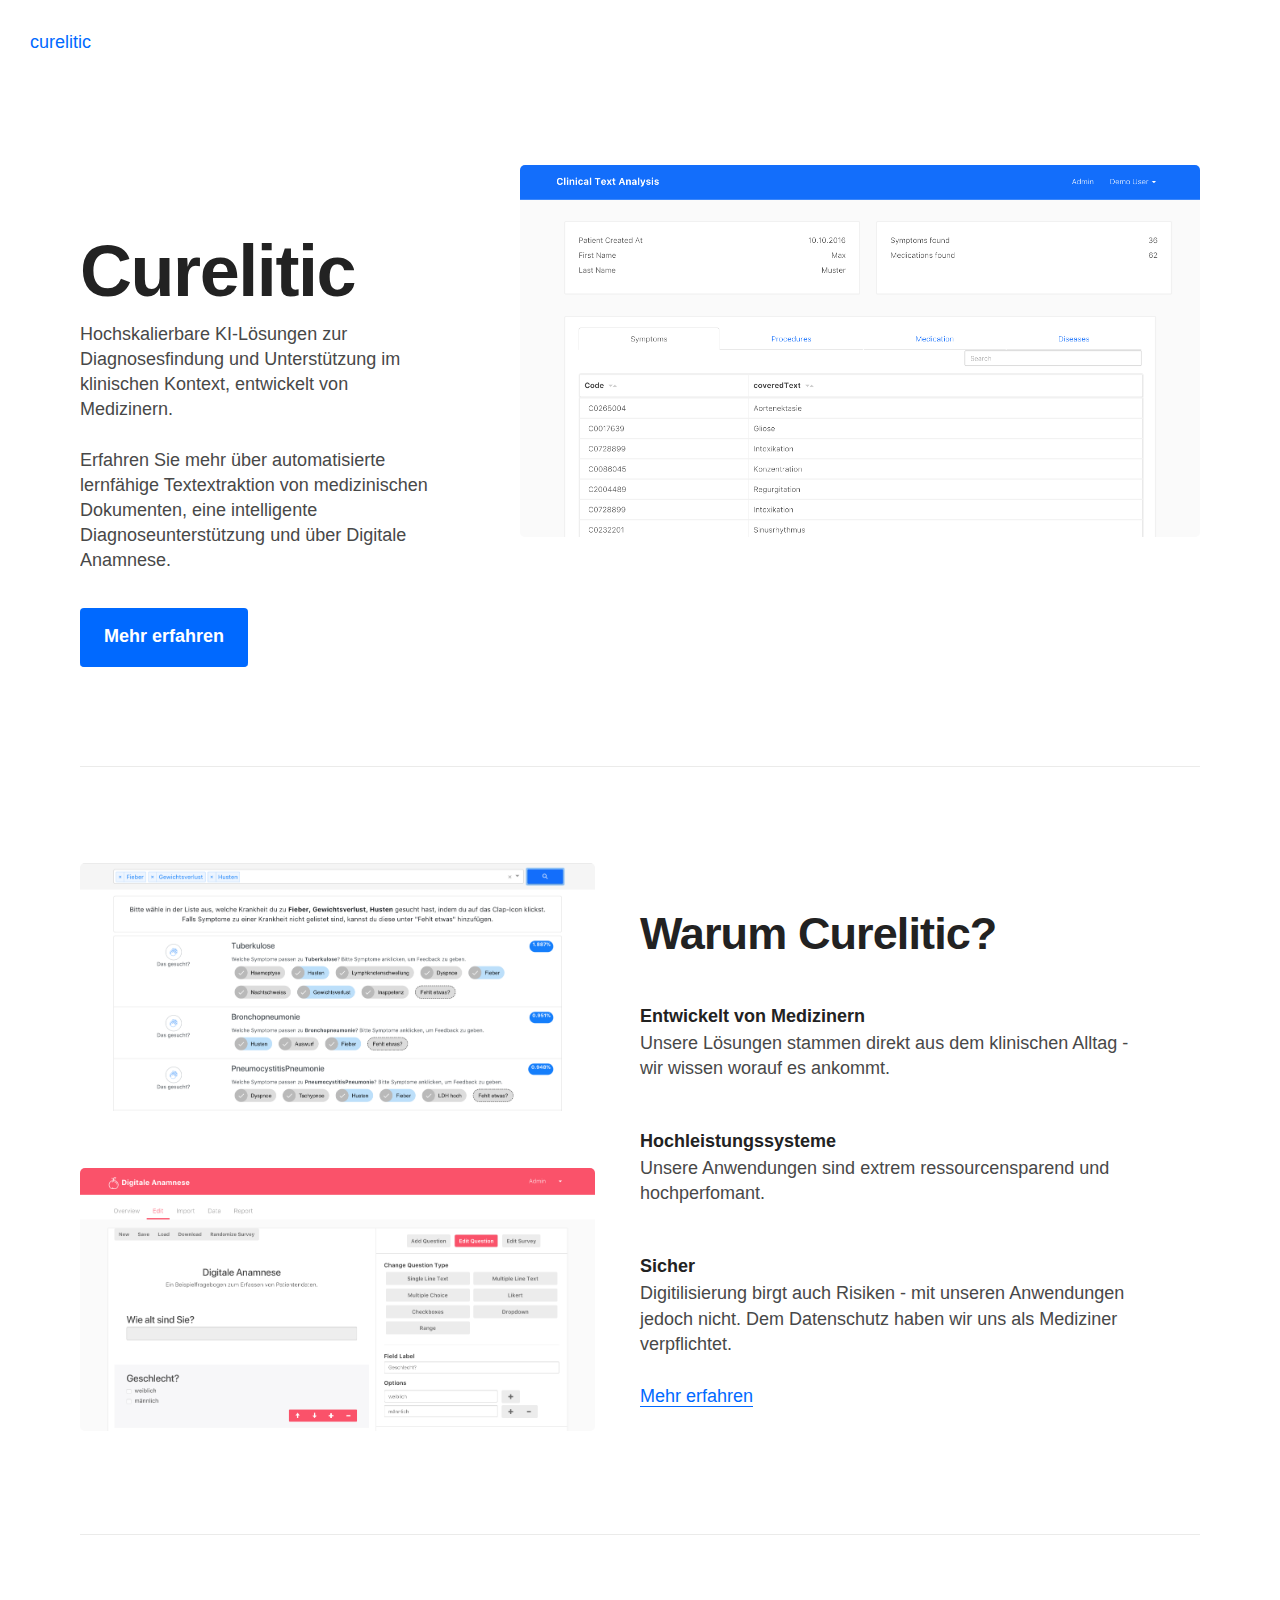
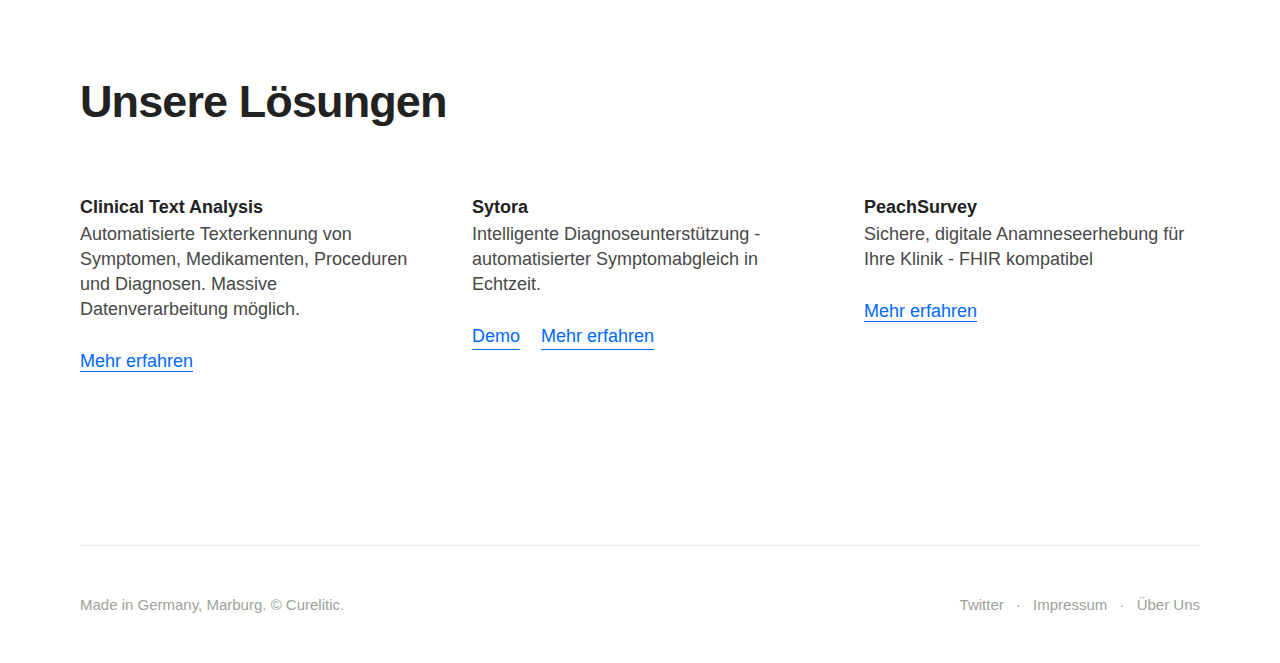
==== index.html @ 6aee1628 "first commit" ====
<!DOCTYPE html>
<html class="no-js" lang="de">
<head>
  <meta charset="utf-8">
  <meta http-equiv="X-UA-Compatible" content="IE=edge,chrome=1">
  <title>Curelitic</title>
  <meta name="description" content="Curelitic - Künstliche Intelligenz in der Medizin">
  <meta name="viewport" content="width=device-width">
  <link href="static/images/favicon.ico" rel="shortcut icon">
  <link rel="stylesheet" href="main.css">
  <meta property="og:site_name" content="Curelitic">
  <meta property="og:type" content="article">
  <meta property="og:title" content="Curelitic">
  <meta property="og:url" content="http://curelitic.com">
  <meta property="og:description" content="Curelitic - Künstliche Intelligenz in der Medizin">
  <meta name="twitter:card" content="summary_large_image">
  <meta name="twitter:site" content="@curelitic">
  <meta name="twitter:creator" content="@curelitic">
  <meta name="twitter:url" content="http://curelitic.com">
  <meta name="twitter:title" content="Curelitic">
  <meta name="twitter:description" content="Curelitic - Künstliche Intelligenz in der Medizin">
</head>

<div class="logo">
<a href="http://curelitic.com/">
  curelitic
</a>
</div>
<article id="wrapper">
  <header>
      <figure id="clinicalText">
        <img src="./assets/img/clinical-text-extraction.png" />
      </figure>
      <h1>Curelitic</h1>
      <p>Hochskalierbare KI-Lösungen zur Diagnosesfindung und Unterstützung im klinischen Kontext, entwickelt von Medizinern.
      <br><br>
      Erfahren Sie mehr über automatisierte lernfähige Textextraktion von medizinischen Dokumenten, eine intelligente Diagnoseunterstützung und über Digitale Anamnese.</p>
      <p>
        <a href="#get-started" class="btn" style="margin-right:24px;">Mehr erfahren</a>
      </p>
  </header>
  <section>
    <div class="col">
     <figure>
      <img src="./assets/img/sytora.png" />
     </figure>
     <br />
     <br />
     <figure>
      <img src="./assets/img/peachsurvey.png" />
     </figure>
    </div>
    <div class="col">
      <h2>Warum Curelitic?</h2>
      <h3>Entwickelt von Medizinern</h3>
      <p>Unsere Lösungen stammen direkt aus dem klinischen Alltag - wir wissen worauf es ankommt.</p>

      <h3>Hochleistungssysteme</h3>
      <p>Unsere Anwendungen sind extrem ressourcensparend und hochperfomant.</p>

      <h3>Sicher</h3>
      <p>Digitilisierung birgt auch Risiken - mit unseren Anwendungen jedoch nicht. Dem Datenschutz haben wir uns als Mediziner verpflichtet.</p>

      <p><a href="http://curelitic.com/introducing-core/">Mehr erfahren</a></p>
    </div>
</section>
  <section id="get-started">
    <h2>Unsere Lösungen</h2>
    <div class="col one">

      <h3>Clinical Text Analysis</h3>
      <p>Automatisierte Texterkennung von Symptomen, Medikamenten, Proceduren und Diagnosen. Massive Datenverarbeitung möglich.</p>
      <p><a href="http://curelitic.com/clinical-text-analysis">Mehr erfahren</a></p>
  </div>

    <div class="col one">
      <h3>Sytora</h3>
      <p>Intelligente Diagnoseunterstützung - automatisierter Symptomabgleich in Echtzeit.</p>
        <p class="list">
        <a href="https://curelitic.com/sytora">Demo</a>
        <a href="https://curelitic.com/introducing-sytora">Mehr erfahren</a>
      </p>
    </div>
    <div class="col one">
      <h3>PeachSurvey</h3>
      <p>Sichere, digitale Anamneseerhebung für Ihre Klinik - FHIR kompatibel<p>
        <a href="https://curelitic.com/introducing-peachsurvey">Mehr erfahren</a></p>
    </div>
  </section>
  <footer>
    <span>Made in Germany, Marburg. &copy; Curelitic. </span>
    <nav>
      <a href="http://twitter.com/curelitic">Twitter</a> &middot;
      <a href="http://curelitic.com/impressum">Impressum</a> &middot;
      <a href="http://curelitic.com/about">Über Uns</a>
    </nav>
  </footer>
</article>
</html>
---- main.css ----
html,
body,
div,
span,
applet,
object,
iframe,
h1,
h2,
h3,
h4,
h5,
h6,
p,
blockquote,
pre,
a,
abbr,
acronym,
address,
big,
cite,
code,
del,
dfn,
em,
img,
ins,
kbd,
q,
s,
samp,
small,
strike,
strong,
sub,
sup,
tt,
var,
b,
u,
i,
center,
dl,
dt,
dd,
ol,
ul,
li,
fieldset,
form,
label,
legend,
table,
caption,
tbody,
tfoot,
thead,
tr,
th,
td,
article,
aside,
canvas,
details,
embed,
figure,
figcaption,
footer,
header,
hgroup,
menu,
nav,
output,
ruby,
section,
summary,
time,
mark,
audio,
video {
    border: 0;
    font-size: 100%;
    font: inherit;
    vertical-align: baseline;
    margin: 0;
    padding: 0
}
article,
aside,
details,
figcaption,
figure,
footer,
header,
hgroup,
menu,
nav,
section {
    display: block
}
body {
    line-height: 1
}
blockquote,
q {
    quotes: none
}
blockquote:before,
blockquote:after,
q:before,
q:after {
    content: none
}
table {
    border-collapse: collapse;
    border-spacing: 0
}
html,
body {
    padding: 0;
    margin: 0
}
body {
    font-family: -apple-system,BlinkMacSystemFont,"Segoe UI","Ubuntu","Cantarell","Fira Sans","Droid Sans","Helvetica Neue",sans-serif;
    font-size: 18px;
    -webkit-font-smoothing: antialiased;
    text-rendering: optimizeLegibility;
    -moz-osx-font-smoothing: grayscale;
    color: #484848;
    line-height: 1.4;
    font-weight: 200
}
#wrapper {
    max-width: 1120px;
    margin: 0 auto;
    padding: 0 24px
}
#wrapper header {
    padding: 24px 0 48px 0
}
#wrapper header h1 {
    margin: 0 0 .2em 0
}
h1,
h2 {
    letter-spacing: -0.02em;
    margin: 0 0 .5em;
    line-height: 1;
    color: #222
}
p {
    margin: 0 0 1.5em 0
}
h1 {
    font-size: 4em;
    font-weight: bold;
    letter-spacing: -0.02em
}
h2 {
    font-size: 2.5em;
    font-weight: bold;
    margin-top: 48px
}
h3 {
    font-size: 1em;
    font-weight: bold;
    margin: 48px 0 .1em;
    color: #222
}
strong {
    font-weight: bold
}
a {
    text-decoration: none;
    color: #0069ff;
    font-weight: normal;
    padding-bottom: .01em;
    border-bottom: 1px solid #0069ff;
    transition: .2s ease all
}
a:hover,
a:focus {
    outline: 0;
    color: #005fe6;
    border-color: #005fe6;
    transition: .2s ease all
}
section {
    border-top: 1px solid #ebebea;
    padding: 64px 0
}
img {
    max-width: 100%
}
.logo {
    padding: 30px 30px 0
}
.logo a {
    border: 0
}
.center {
    text-align: center
}
.center p,
.center h2 {
    max-width: 30em;
    margin-left: auto;
    margin-right: auto
}
.center .col {
    margin: 0 5%
}
.shadow {
    box-shadow: 0 0 24px rgba(0, 0, 0, 0.1);
    margin: 0 16px
}
a.btn {
    border-radius: 4px;
    background: #0069ff;
    color: #fff;
    padding: 16px 24px;
    display: inline-block;
    margin: 8px 0;
    font-weight: bold
}
a.btn:hover {
    color: #fff;
    background-color: #005fe6
}
.list a {
    display: inline-block;
    margin: 0 16px 0 0
}
footer {
    border-top: 1px solid #ebebea;
    margin: 48px 0 0;
    padding: 48px 0;
    color: #9ca299;
    font-size: 15px
}
footer a {
    color: #9ca299;
    border: 0;
    margin: 16px 16px 0 0
}
footer a:last-child {
    margin-right: 0
}
#clinicalText {
    margin-left: 0;
    width: 100%
}
img {
  border-radius: 5px;
}
@media(min-width:960px) {
    #clinicalText {
        float: right;
        max-width: 680px;
        margin-top: -70px
    }
    footer nav {
        float: right
    }
    footer nav a {
        margin: 0 8px 0 8px
    }
    #wrapper header {
        padding: 180px 0 64px 0;
        clear: both;
        overflow: hidden
    }
    #wrapper header p,
    #wrapper header h1,
    #wrapper header h3 {
        max-width: 20em
    }
    section {
        border-top: 1px solid #ebebea;
        padding: 96px 0;
        clear: both;
        overflow: hidden
    }
    .col.one {
        width: 30%;
        margin: 0 5% 0 0
    }
    .col.one:last-child {
        margin-right: 0
    }
    .col.two {
        width: 60%;
        margin: 0
    }
    .col:first-child {
        margin-left: 0
    }
    .col {
        width: 46%;
        margin: 0 2% 0 2%;
        float: left;
        content: " "
    }
}
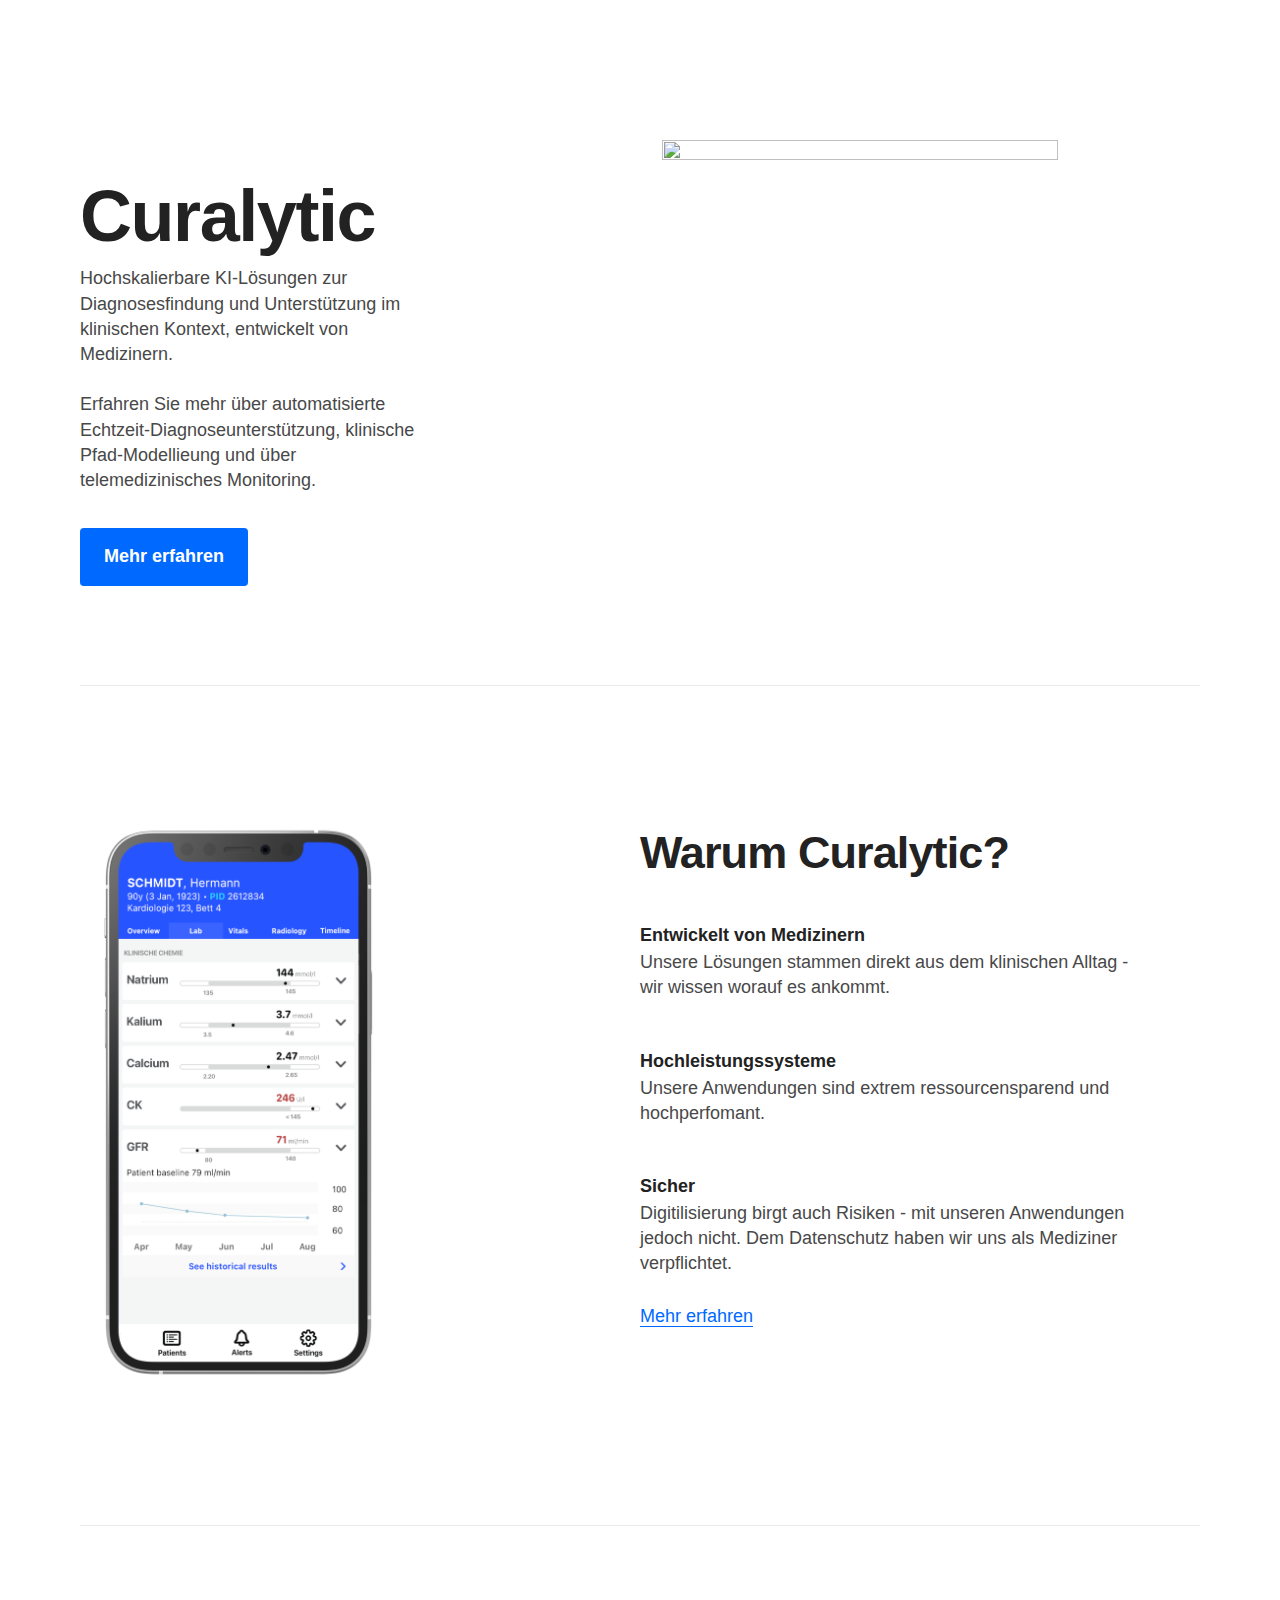
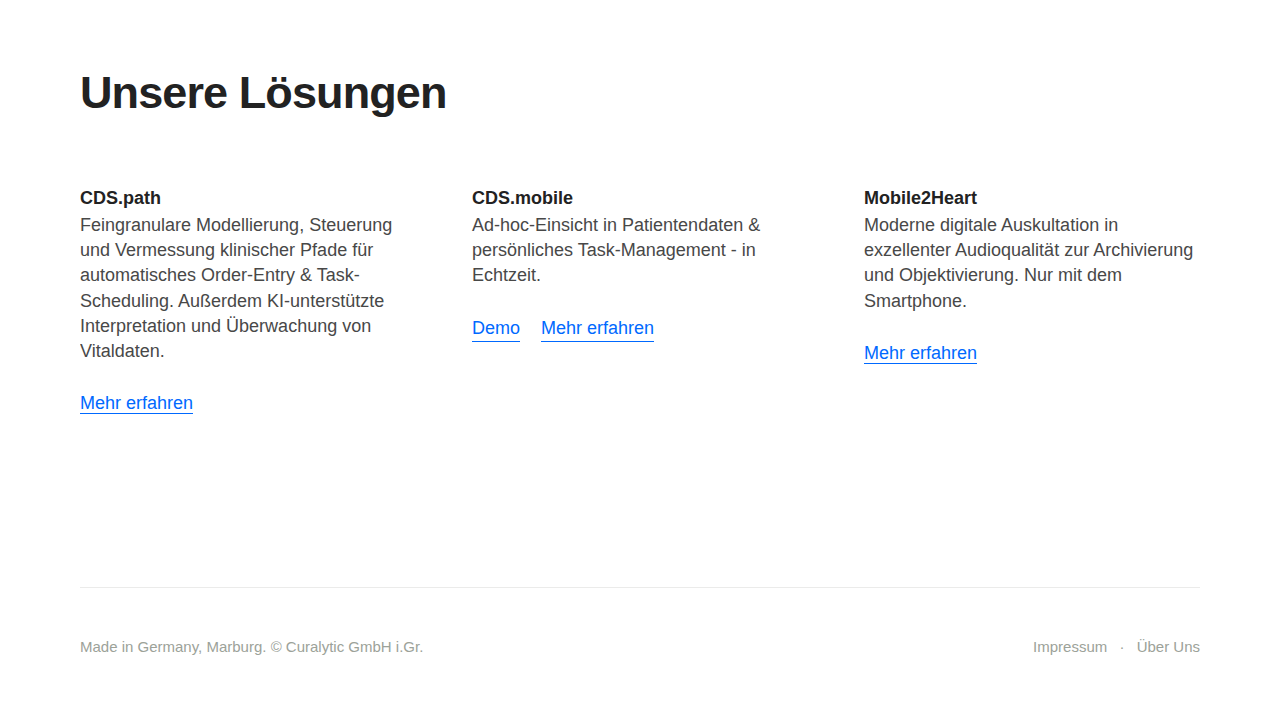
==== commit 4e7d9a22: "added mobile view" ====
--- a/index.html
+++ b/index.html
@@ -1,100 +1,91 @@
 
 <!DOCTYPE html>
 <html class="no-js" lang="de">
-<head>
-  <meta charset="utf-8">
-  <meta http-equiv="X-UA-Compatible" content="IE=edge,chrome=1">
-  <title>Curelitic</title>
-  <meta name="description" content="Curelitic - Künstliche Intelligenz in der Medizin">
-  <meta name="viewport" content="width=device-width">
-  <link href="static/images/favicon.ico" rel="shortcut icon">
-  <link rel="stylesheet" href="main.css">
-  <meta property="og:site_name" content="Curelitic">
-  <meta property="og:type" content="article">
-  <meta property="og:title" content="Curelitic">
-  <meta property="og:url" content="http://curelitic.com">
-  <meta property="og:description" content="Curelitic - Künstliche Intelligenz in der Medizin">
-  <meta name="twitter:card" content="summary_large_image">
-  <meta name="twitter:site" content="@curelitic">
-  <meta name="twitter:creator" content="@curelitic">
-  <meta name="twitter:url" content="http://curelitic.com">
-  <meta name="twitter:title" content="Curelitic">
-  <meta name="twitter:description" content="Curelitic - Künstliche Intelligenz in der Medizin">
-</head>
+  <head>
+    <meta charset="utf-8">
+    <meta http-equiv="X-UA-Compatible" content="IE=edge,chrome=1">
+    <title>Curalytic</title>
+    <meta name="description" content="Curalytic - Künstliche Intelligenz in der Medizin">
+    <meta name="viewport" content="width=device-width">
+    <link href="static/images/favicon.ico" rel="shortcut icon">
+    <link rel="stylesheet" href="main.css">
+    <meta property="og:site_name" content="Curalytic">
+    <meta property="og:type" content="article">
+    <meta property="og:title" content="Curalytic">
+    <meta property="og:url" content="http://curalytic.de">
+    <meta property="og:description" content="Curalytic - Künstliche Intelligenz in der Medizin">
+  </head>
 
-<div class="logo">
-<a href="http://curelitic.com/">
-  curelitic
-</a>
-</div>
-<article id="wrapper">
-  <header>
-      <figure id="clinicalText">
-        <img src="./assets/img/clinical-text-extraction.png" />
-      </figure>
-      <h1>Curelitic</h1>
-      <p>Hochskalierbare KI-Lösungen zur Diagnosesfindung und Unterstützung im klinischen Kontext, entwickelt von Medizinern.
-      <br><br>
-      Erfahren Sie mehr über automatisierte lernfähige Textextraktion von medizinischen Dokumenten, eine intelligente Diagnoseunterstützung und über Digitale Anamnese.</p>
-      <p>
-        <a href="#get-started" class="btn" style="margin-right:24px;">Mehr erfahren</a>
-      </p>
-  </header>
-  <section>
-    <div class="col">
-     <figure>
-      <img src="./assets/img/sytora.png" />
-     </figure>
-     <br />
-     <br />
-     <figure>
-      <img src="./assets/img/peachsurvey.png" />
-     </figure>
-    </div>
-    <div class="col">
-      <h2>Warum Curelitic?</h2>
-      <h3>Entwickelt von Medizinern</h3>
-      <p>Unsere Lösungen stammen direkt aus dem klinischen Alltag - wir wissen worauf es ankommt.</p>
 
-      <h3>Hochleistungssysteme</h3>
-      <p>Unsere Anwendungen sind extrem ressourcensparend und hochperfomant.</p>
+  <article id="wrapper">
+    <header>
+        <figure id="clinicalText">
+          <div style="margin: 0 auto; text-align: center; padding: 30px;">
+            <img src="assets/img/logic.png" width="80%" height="80%"/>
+          </div>
+        </figure>
+        <div id="content">
+          <h1>Curalytic</h1>
+          <p>Hochskalierbare KI-Lösungen zur Diagnosesfindung und Unterstützung im klinischen Kontext, entwickelt von Medizinern.
+          <br><br>
+          Erfahren Sie mehr über automatisierte Echtzeit-Diagnoseunterstützung, klinische Pfad-Modellieung und über telemedizinisches Monitoring.</p>
+          <p>
+            <a href="#get-started" class="btn" style="margin-right:24px;">Mehr erfahren</a>
+          </p>
+        </div>
+    </header>
+    <section>
 
-      <h3>Sicher</h3>
-      <p>Digitilisierung birgt auch Risiken - mit unseren Anwendungen jedoch nicht. Dem Datenschutz haben wir uns als Mediziner verpflichtet.</p>
+      <div class="col">
+        <div style="margin: 0 auto; padding: 20px">
+          <img src="assets/img/LAB_MOBILE.png" style="max-height:600px; height: 70%; width: auto;"/>
+        </div>
+      </div>
+      <div class="col" id="content">
+        <h2>Warum Curalytic?</h2>
+        <h3>Entwickelt von Medizinern</h3>
+        <p>Unsere Lösungen stammen direkt aus dem klinischen Alltag - wir wissen worauf es ankommt.</p>
 
-      <p><a href="http://curelitic.com/introducing-core/">Mehr erfahren</a></p>
-    </div>
-</section>
-  <section id="get-started">
-    <h2>Unsere Lösungen</h2>
-    <div class="col one">
+        <h3>Hochleistungssysteme</h3>
+        <p>Unsere Anwendungen sind extrem ressourcensparend und hochperfomant.</p>
 
-      <h3>Clinical Text Analysis</h3>
-      <p>Automatisierte Texterkennung von Symptomen, Medikamenten, Proceduren und Diagnosen. Massive Datenverarbeitung möglich.</p>
-      <p><a href="http://curelitic.com/clinical-text-analysis">Mehr erfahren</a></p>
-  </div>
+        <h3>Sicher</h3>
+        <p>Digitilisierung birgt auch Risiken - mit unseren Anwendungen jedoch nicht. Dem Datenschutz haben wir uns als Mediziner verpflichtet.</p>
 
-    <div class="col one">
-      <h3>Sytora</h3>
-      <p>Intelligente Diagnoseunterstützung - automatisierter Symptomabgleich in Echtzeit.</p>
-        <p class="list">
-        <a href="https://curelitic.com/sytora">Demo</a>
-        <a href="https://curelitic.com/introducing-sytora">Mehr erfahren</a>
-      </p>
-    </div>
-    <div class="col one">
-      <h3>PeachSurvey</h3>
-      <p>Sichere, digitale Anamneseerhebung für Ihre Klinik - FHIR kompatibel<p>
-        <a href="https://curelitic.com/introducing-peachsurvey">Mehr erfahren</a></p>
-    </div>
-  </section>
-  <footer>
-    <span>Made in Germany, Marburg. &copy; Curelitic. </span>
-    <nav>
-      <a href="http://twitter.com/curelitic">Twitter</a> &middot;
-      <a href="http://curelitic.com/impressum">Impressum</a> &middot;
-      <a href="http://curelitic.com/about">Über Uns</a>
-    </nav>
-  </footer>
-</article>
+        <p><a href="http://curalytic.de/introducing-core/">Mehr erfahren</a></p>
+      </div>
+    </section>
+
+    <section id="get-started">
+      <h2>Unsere Lösungen</h2>
+      <div class="col one" id="content">
+        <h3>CDS.path</h3>
+        <p>Feingranulare Modellierung, Steuerung und Vermessung klinischer Pfade für automatisches Order-Entry & Task-Scheduling. Außerdem KI-unterstützte Interpretation und Überwachung von Vitaldaten.</p>
+        <p><a href="http://curalytic.de/clinical-text-analysis">Mehr erfahren</a></p>
+      </div>
+
+      <div class="col one" id="content">
+        <h3>CDS.mobile</h3>
+        <p>Ad-hoc-Einsicht in Patientendaten & persönliches Task-Management - in Echtzeit.</p>
+          <p class="list">
+          <a href="https://curalytic.de/sytora">Demo</a>
+          <a href="https://curalytic.de/introducing-sytora">Mehr erfahren</a>
+        </p>
+      </div>
+
+      <div class="col one" id="content">
+        <h3>Mobile2Heart</h3>
+        <p>Moderne digitale Auskultation in exzellenter Audioqualität zur Archivierung und Objektivierung. Nur mit dem Smartphone.</p>
+          <a href="https://curalytic.de/introducing-m2h">Mehr erfahren</a></p>
+      </div>
+    </section>
+
+    <footer>
+      <span>Made in Germany, Marburg. &copy; Curalytic GmbH i.Gr. </span>
+      <nav>
+        <a href="http://curalytic.de/impressum">Impressum</a> &middot;
+        <a href="http://curalytic.de/about">Über Uns</a>
+      </nav>
+    </footer>
+  </article>
 </html>
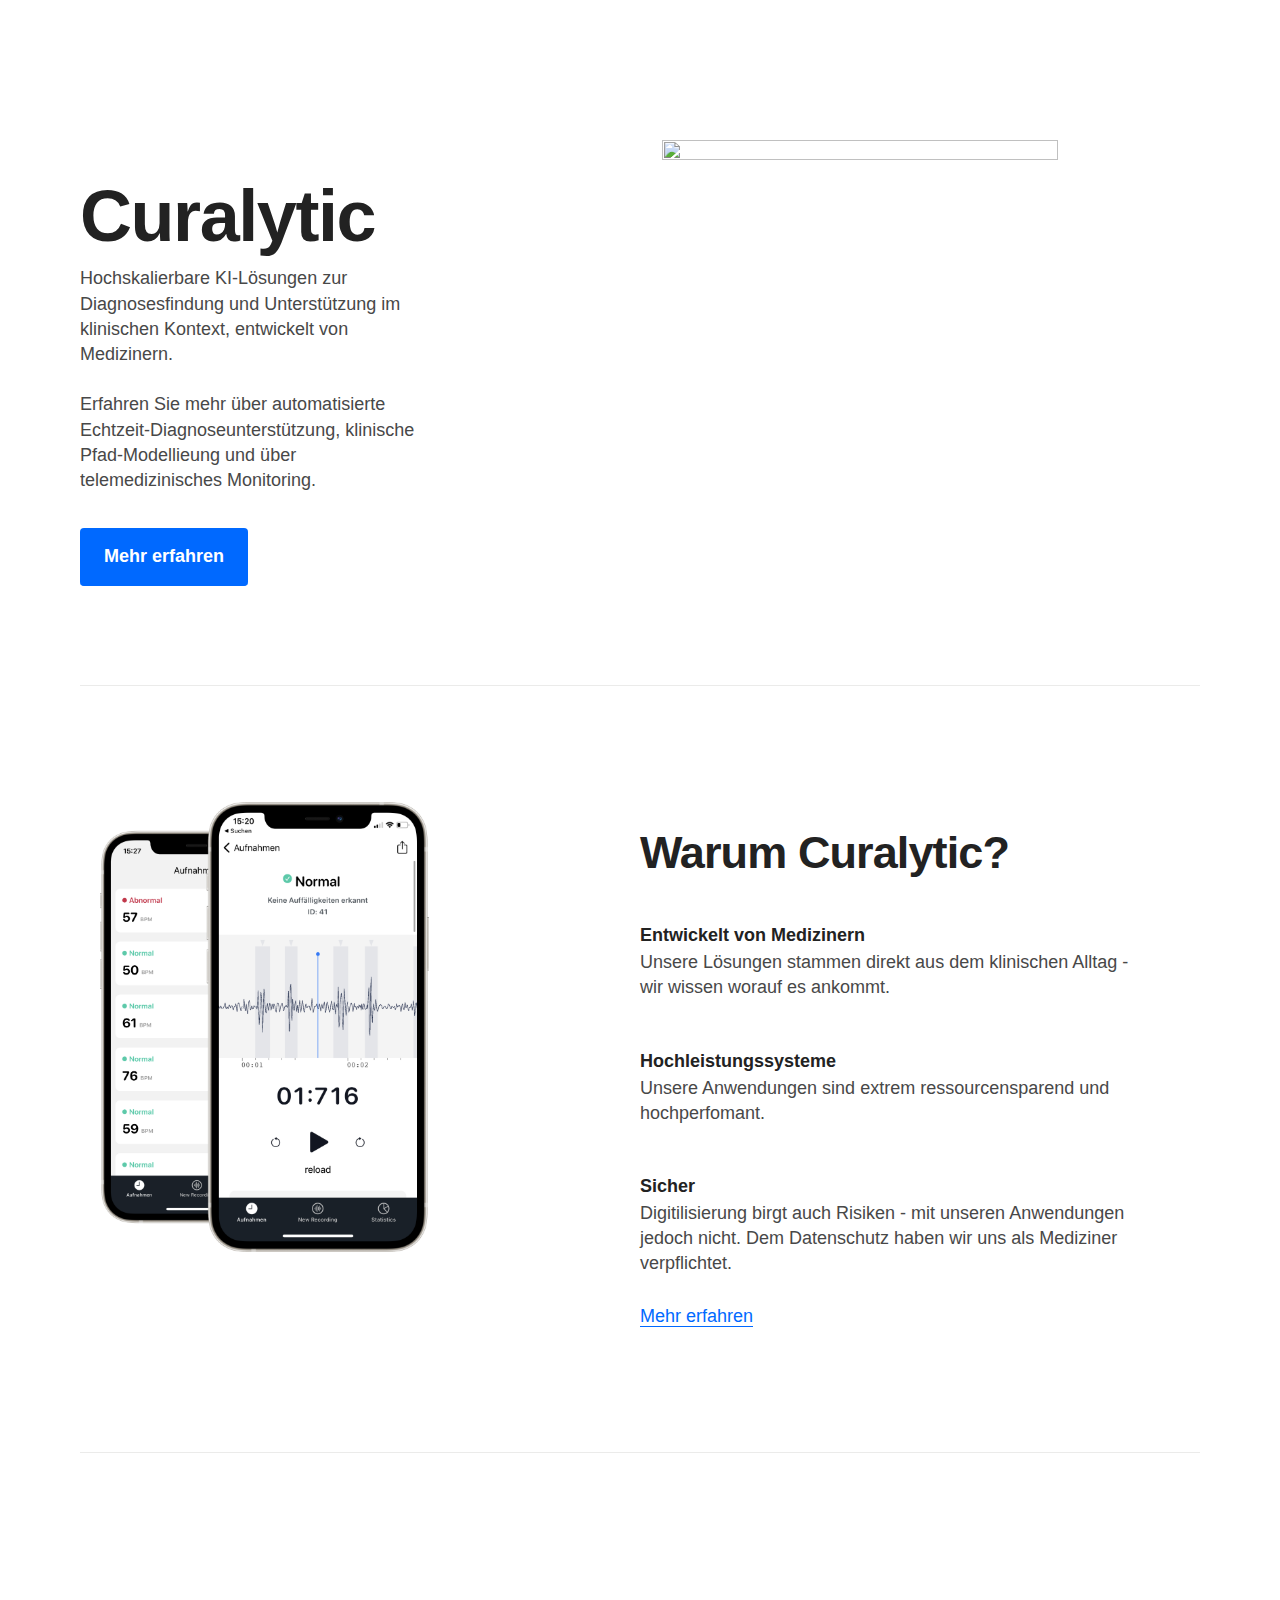
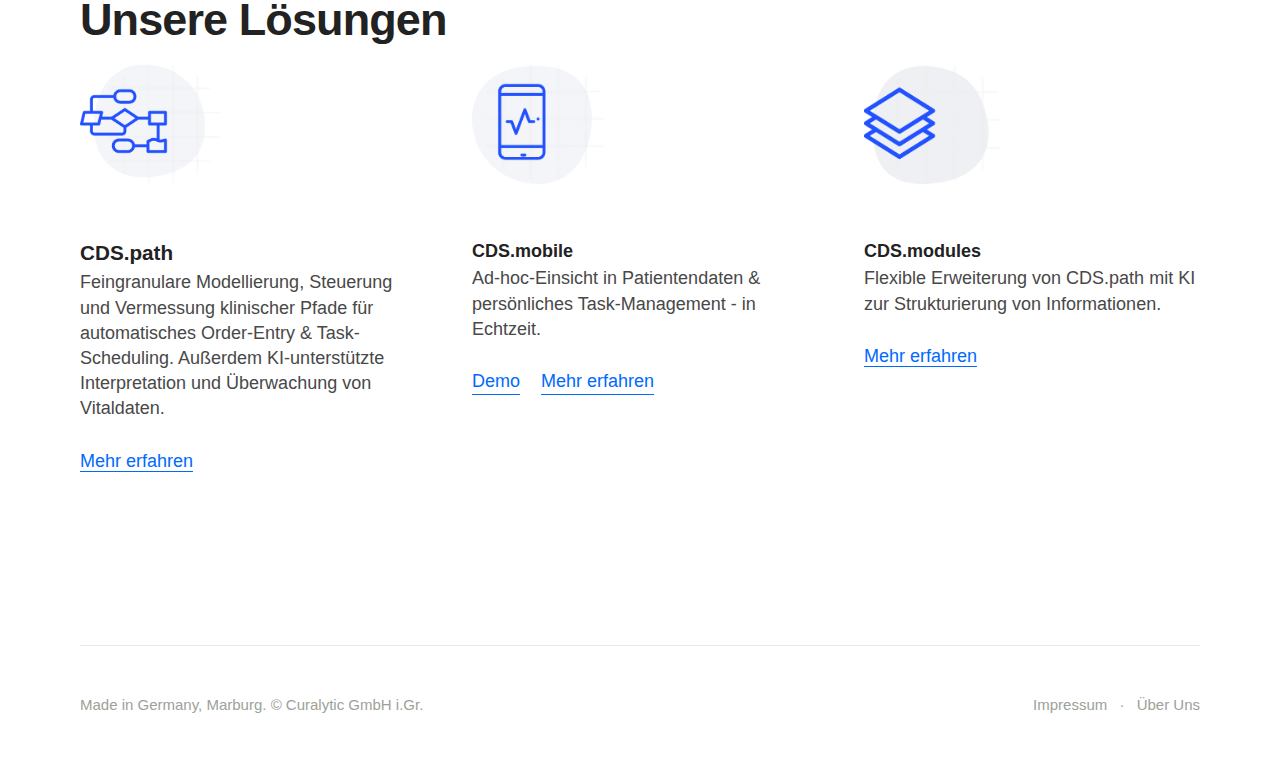
==== commit f31d0b8a: "updated images, icons and information" ====
--- a/index.html
+++ b/index.html
@@ -38,7 +38,7 @@
 
       <div class="col">
         <div style="margin: 0 auto; padding: 20px">
-          <img src="assets/img/LAB_MOBILE.png" style="max-height:600px; height: 70%; width: auto;"/>
+          <img src="assets/img/m2h_white.png" style="max-height:450px; height: 70%; width: auto;"/>
         </div>
       </div>
       <div class="col" id="content">
@@ -59,12 +59,18 @@
     <section id="get-started">
       <h2>Unsere Lösungen</h2>
       <div class="col one" id="content">
-        <h3>CDS.path</h3>
+        <div>
+          <img src="assets/img/flow-chart_mono_ICON.png" style="max-height:120px; height: 70%; width: auto;" />
+        </div>
+        <h3 style="font-size: 1.15em;">CDS.path</h3>
         <p>Feingranulare Modellierung, Steuerung und Vermessung klinischer Pfade für automatisches Order-Entry & Task-Scheduling. Außerdem KI-unterstützte Interpretation und Überwachung von Vitaldaten.</p>
         <p><a href="http://curalytic.de/clinical-text-analysis">Mehr erfahren</a></p>
       </div>
 
       <div class="col one" id="content">
+        <div>
+          <img src="assets/img/smartphone_mono.png" style="max-height:120px; height: 70%; width: auto;" />
+        </div>
         <h3>CDS.mobile</h3>
         <p>Ad-hoc-Einsicht in Patientendaten & persönliches Task-Management - in Echtzeit.</p>
           <p class="list">
@@ -74,8 +80,11 @@
       </div>
 
       <div class="col one" id="content">
-        <h3>Mobile2Heart</h3>
-        <p>Moderne digitale Auskultation in exzellenter Audioqualität zur Archivierung und Objektivierung. Nur mit dem Smartphone.</p>
+        <div>
+          <img src="assets/img/modules_mono.png" style="max-height:120px; height: 70%; width: auto;" />
+        </div>
+        <h3>CDS.modules</h3>
+        <p>Flexible Erweiterung von CDS.path mit KI zur Strukturierung von Informationen.</p>
           <a href="https://curalytic.de/introducing-m2h">Mehr erfahren</a></p>
       </div>
     </section>
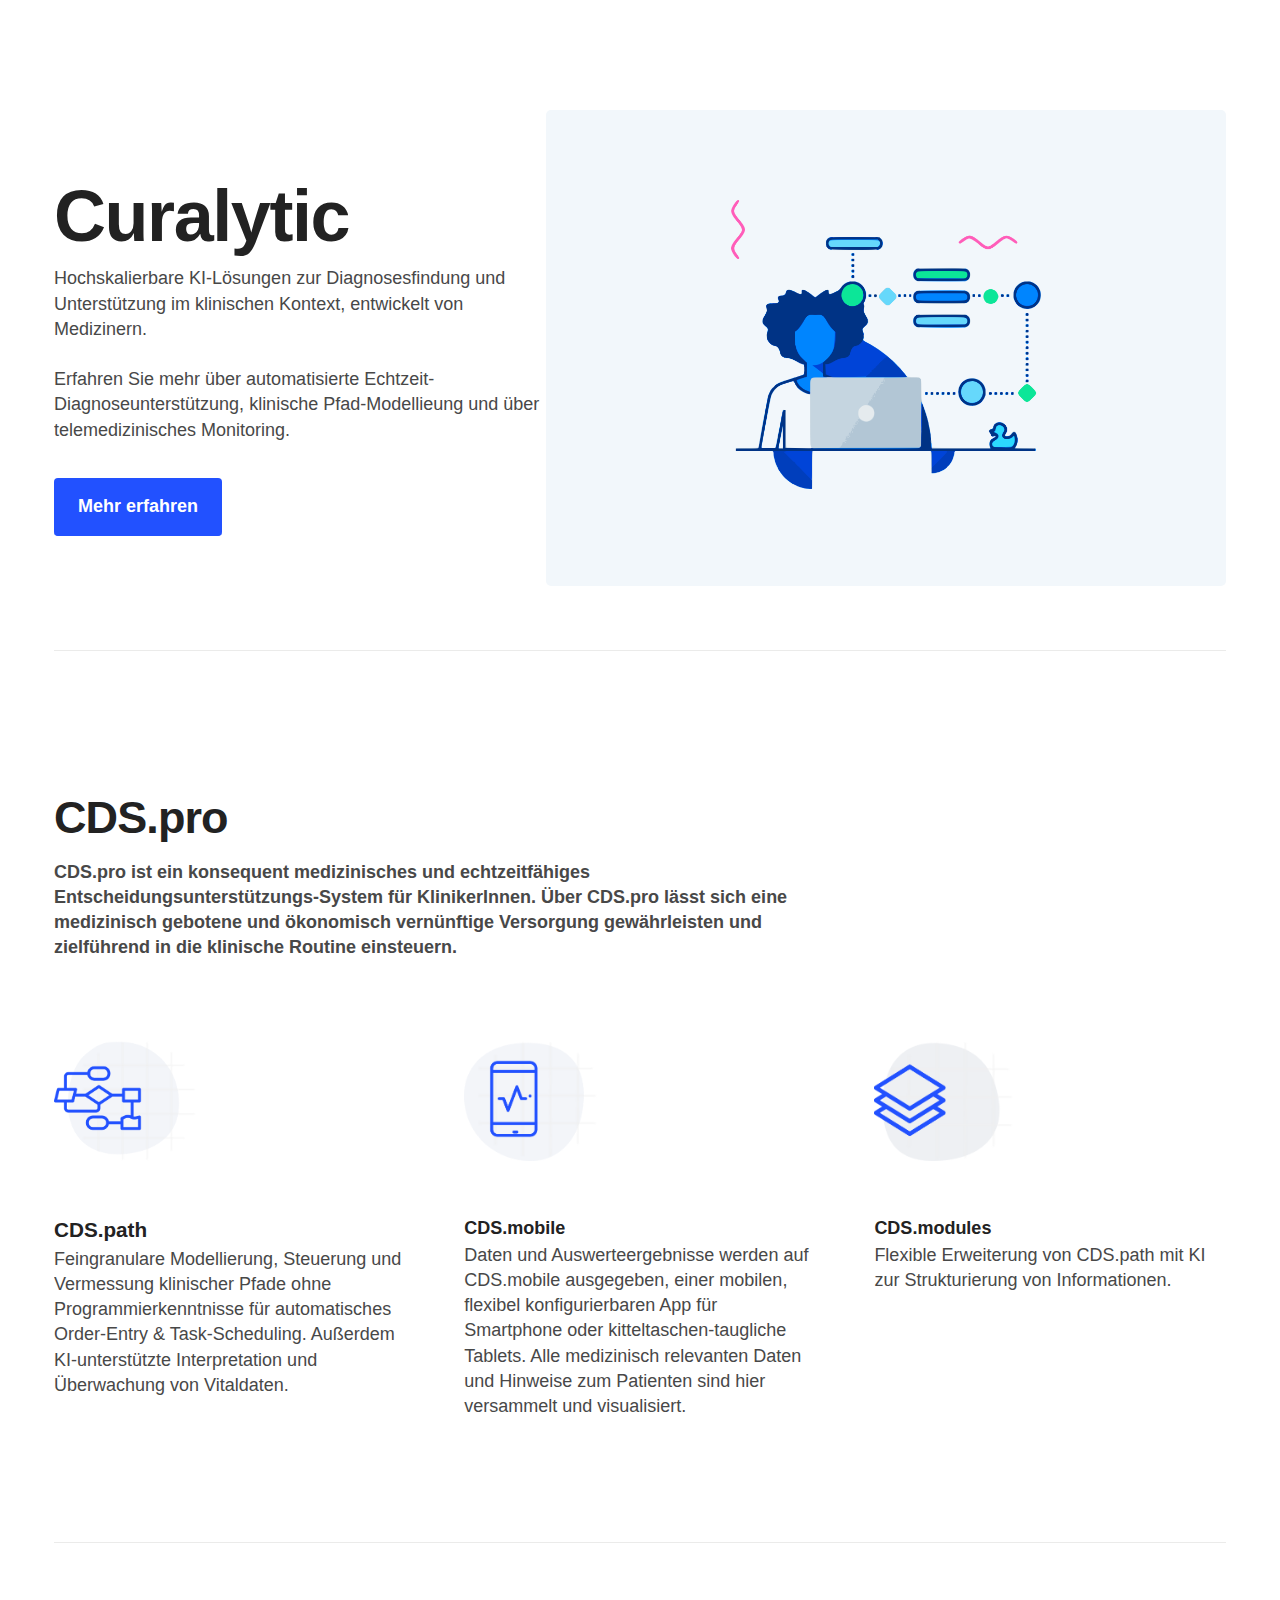
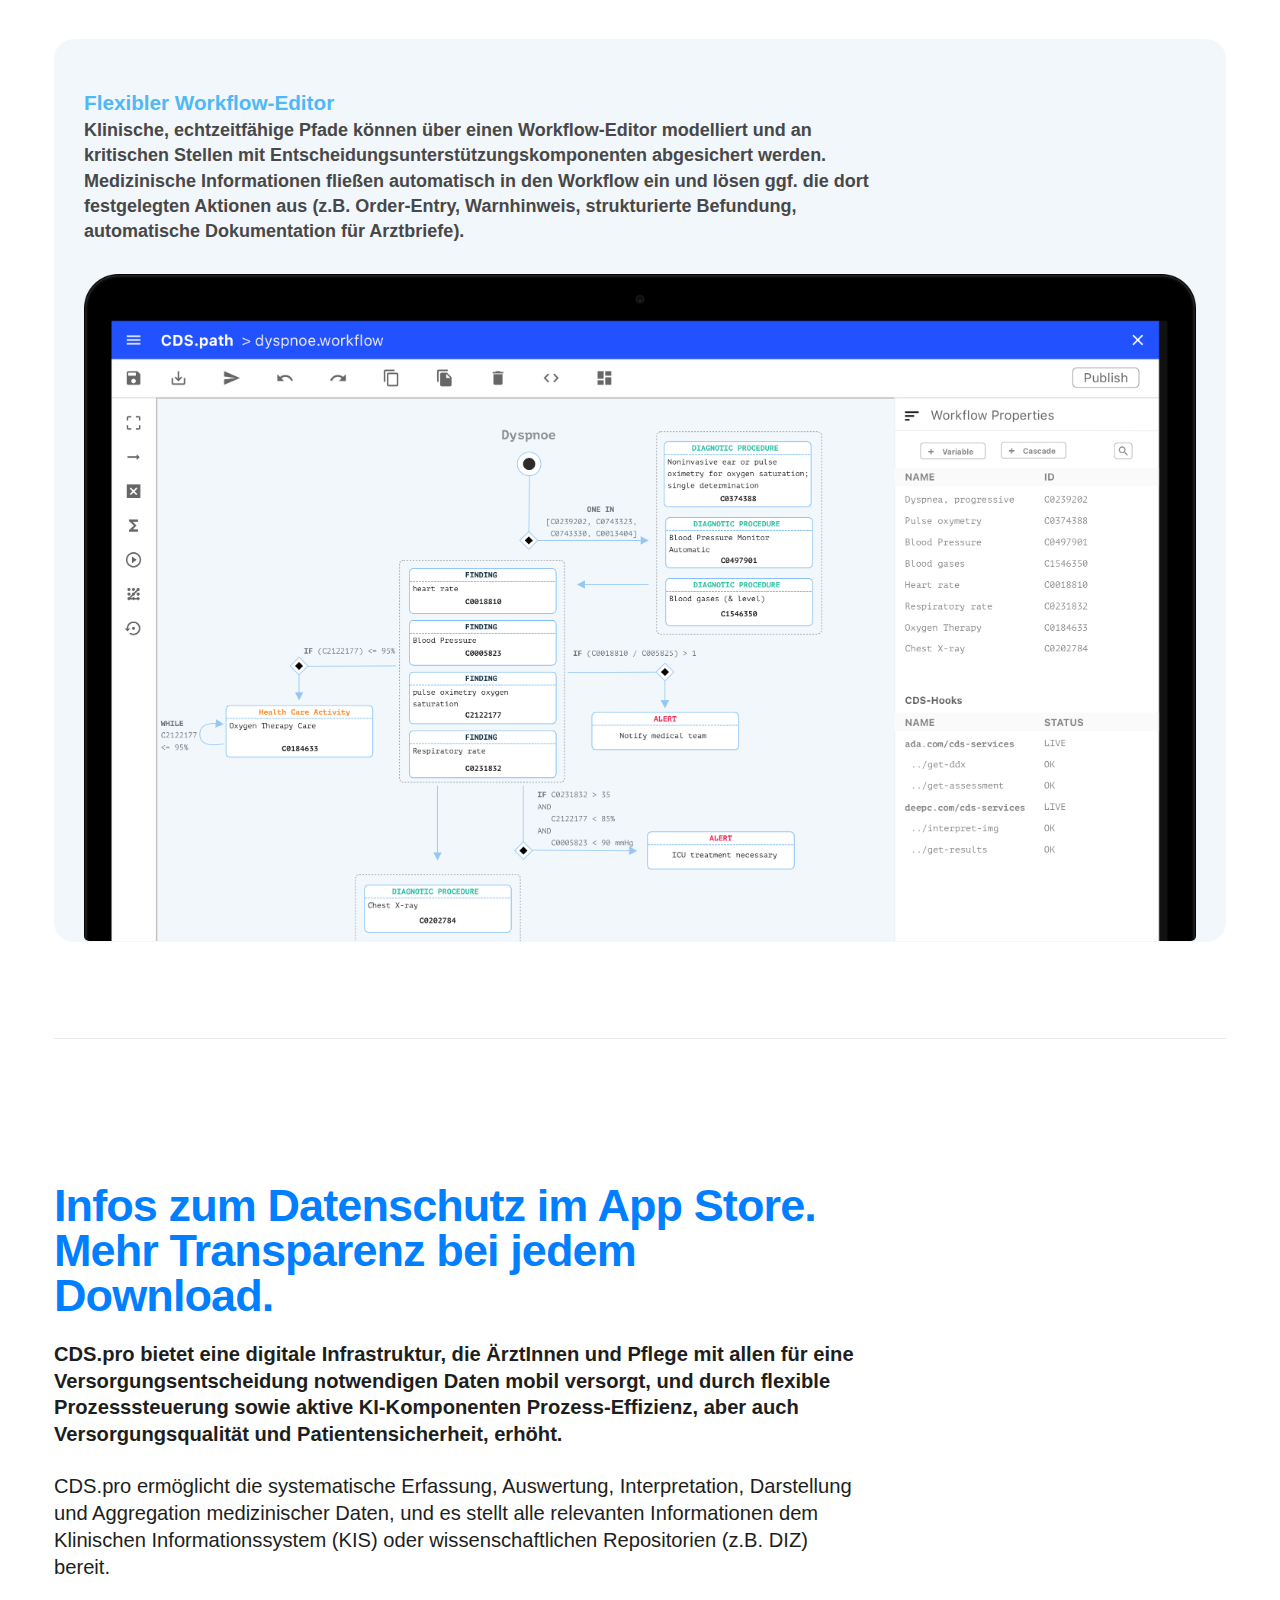
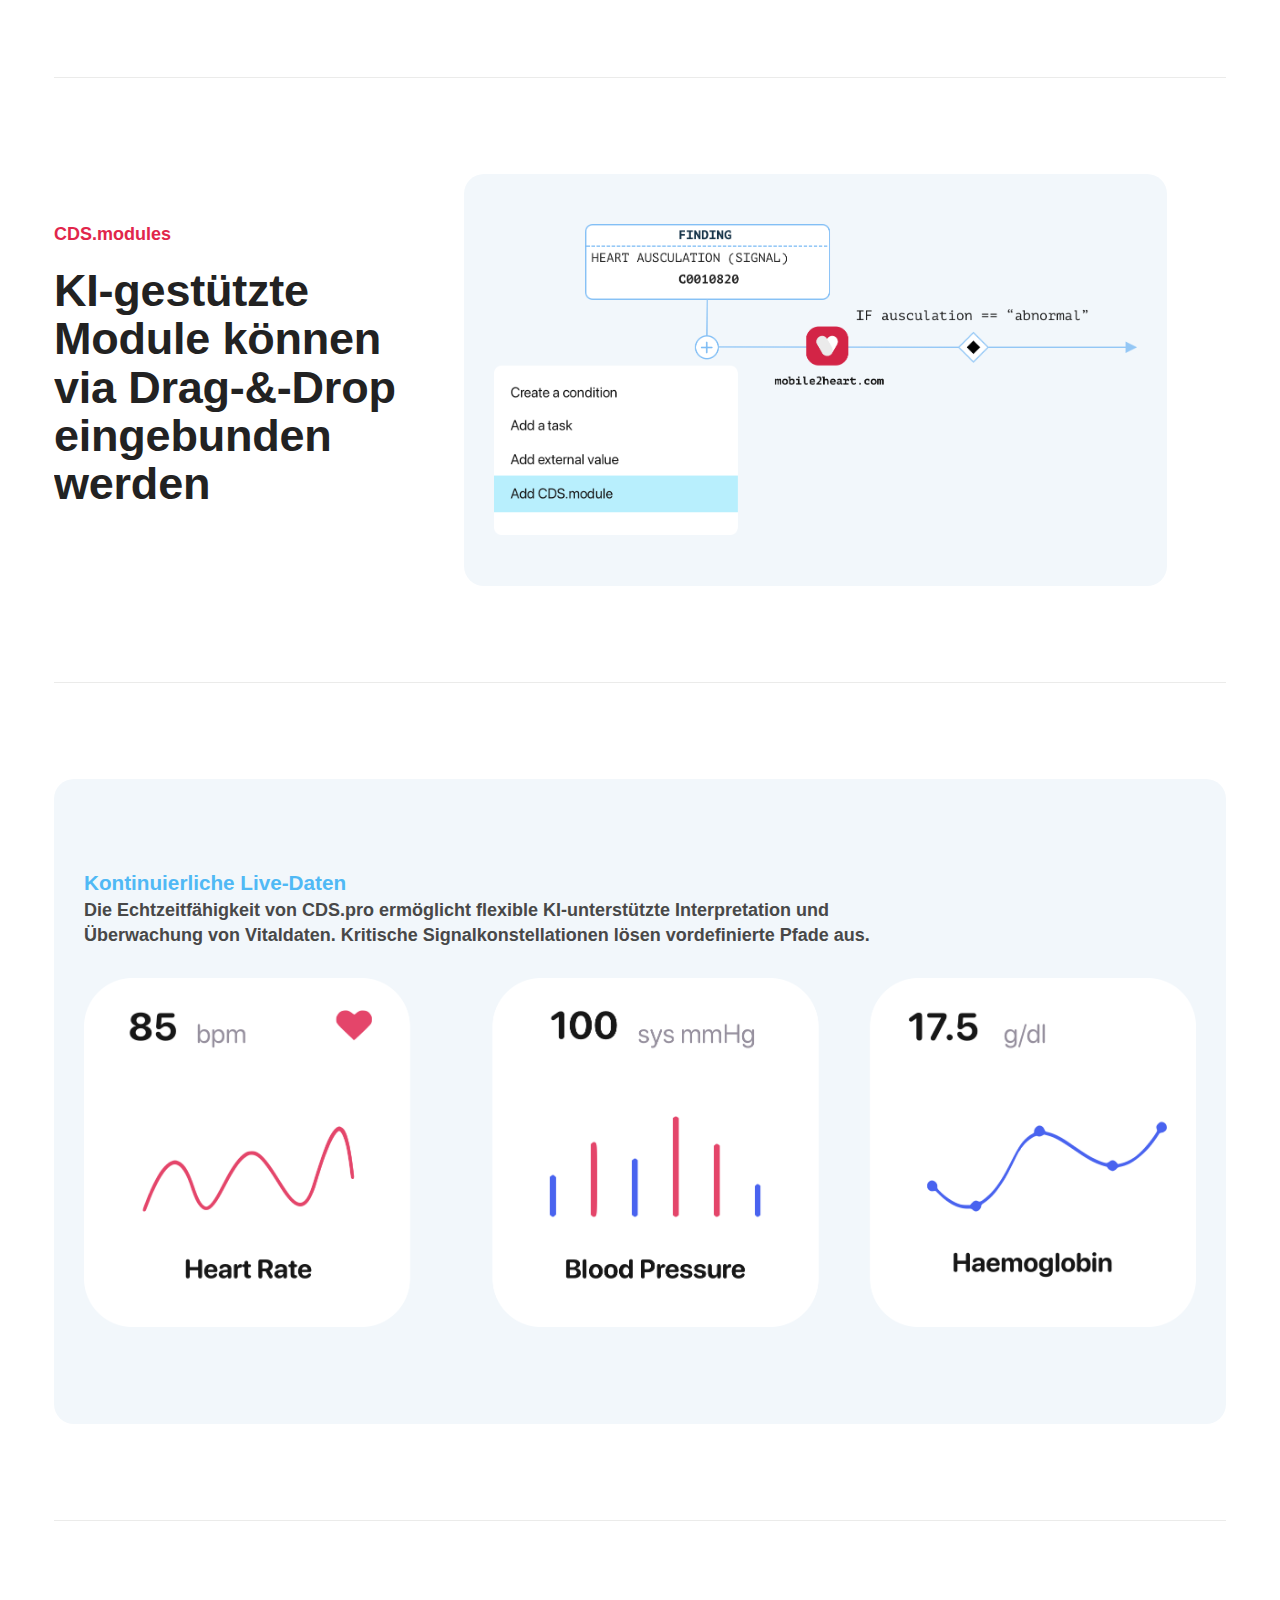
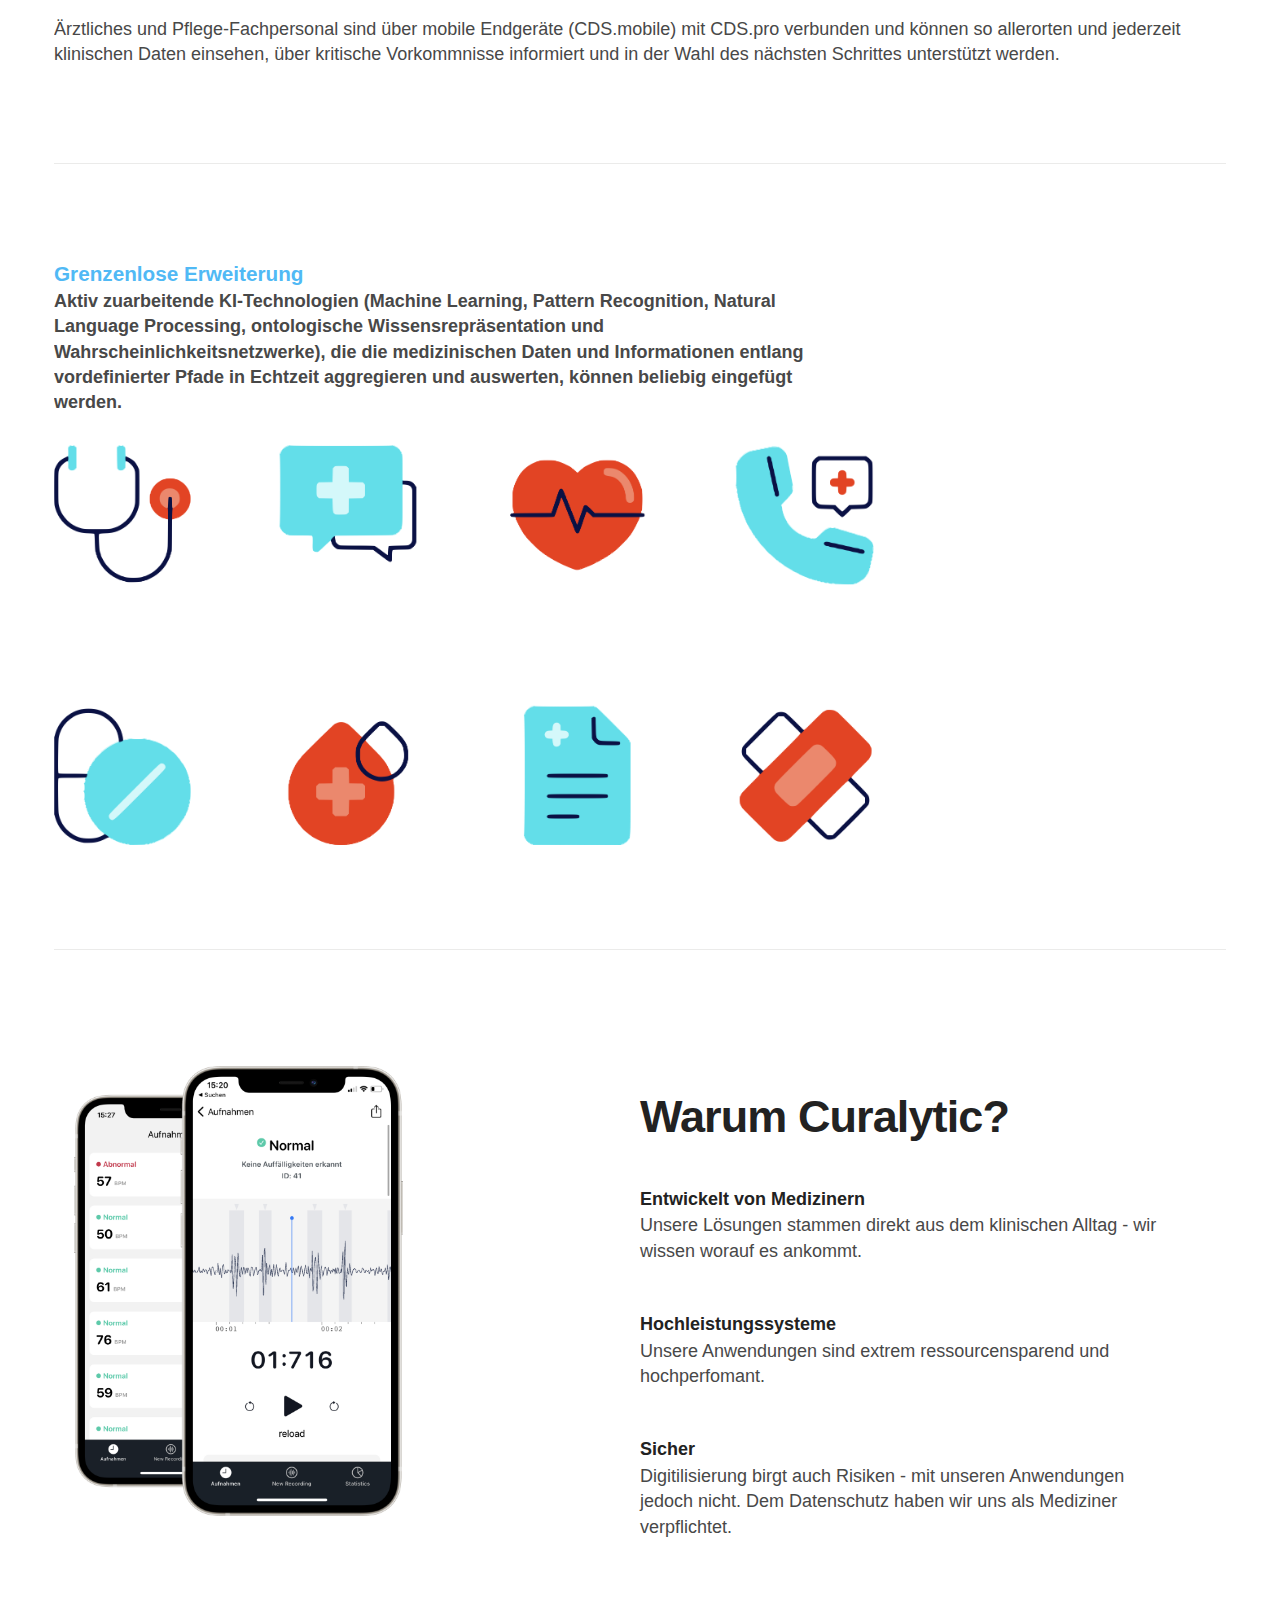
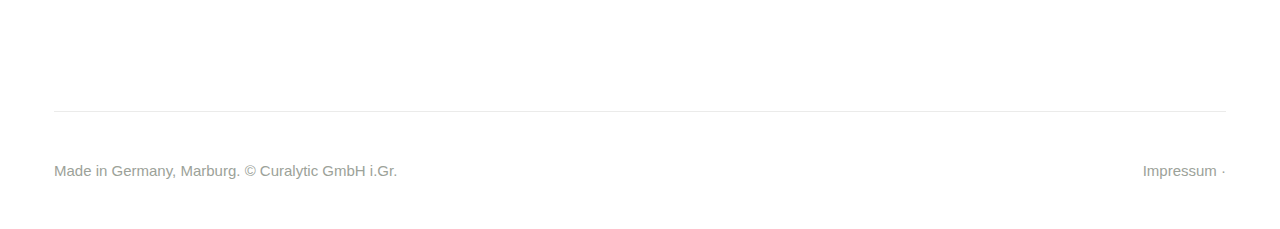
==== commit 7c3e3884: "site info update" ====
--- a/index.html
+++ b/index.html
@@ -16,85 +16,142 @@
     <meta property="og:description" content="Curalytic - Künstliche Intelligenz in der Medizin">
   </head>
 
+  <body style="background-color: #ffffff;">
+    <article id="wrapper">
+      <header>
+          <figure id="clinicalText">
+            <div style="margin: 0 auto; text-align: center; padding: 90px 30px 90px 30px;">
+              <img src="assets/img/LOGIC_ANIMATION.png" width="50%" height="50%"/>
+            </div>
+          </figure>
+          <div id="content">
+            <h1>Curalytic</h1>
+            <p>Hochskalierbare KI-Lösungen zur Diagnosesfindung und Unterstützung im klinischen Kontext, entwickelt von Medizinern.
+            <br/><br/>
+            Erfahren Sie mehr über automatisierte Echtzeit-Diagnoseunterstützung, klinische Pfad-Modellieung und über telemedizinisches Monitoring.</p>
+            <p><a href="#get-started" class="btn" style="margin-right:24px;">Mehr erfahren</a></p>
+          </div>
+      </header>
 
-  <article id="wrapper">
-    <header>
-        <figure id="clinicalText">
-          <div style="margin: 0 auto; text-align: center; padding: 30px;">
-            <img src="assets/img/logic.png" width="80%" height="80%"/>
+      <section id="get-started">
+        <h2 style="margin-bottom: 20px;">CDS.pro</h2>
+        <div style="margin-bottom: 80px;font-weight: 600; max-width: 800px;">
+          <p>CDS.pro ist ein konsequent medizinisches und echtzeitfähiges Entscheidungsunterstützungs-System für KlinikerInnen. Über CDS.pro lässt sich eine medizinisch gebotene und ökonomisch vernünftige Versorgung gewährleisten und zielführend in die klinische Routine einsteuern.</p>
+        </div>
+        <div class="col one" id="content">
+          <div>
+            <img src="assets/img/flow-chart_mono_ICON.png" style="max-height:120px; height: 70%; width: auto;" />
           </div>
-        </figure>
-        <div id="content">
-          <h1>Curalytic</h1>
-          <p>Hochskalierbare KI-Lösungen zur Diagnosesfindung und Unterstützung im klinischen Kontext, entwickelt von Medizinern.
-          <br><br>
-          Erfahren Sie mehr über automatisierte Echtzeit-Diagnoseunterstützung, klinische Pfad-Modellieung und über telemedizinisches Monitoring.</p>
-          <p>
-            <a href="#get-started" class="btn" style="margin-right:24px;">Mehr erfahren</a>
+          <h3 style="font-size: 1.15em;">CDS.path</h3>
+          <p>Feingranulare Modellierung, Steuerung und Vermessung klinischer Pfade ohne Programmierkenntnisse für automatisches Order-Entry & Task-Scheduling. Außerdem KI-unterstützte Interpretation und Überwachung von Vitaldaten.</p>
+        </div>
+
+        <div class="col one" id="content">
+          <div>
+            <img src="assets/img/smartphone_mono.png" style="max-height:120px; height: 70%; width: auto;" />
+          </div>
+          <h3>CDS.mobile</h3>
+          <p>Daten und Auswerteergebnisse werden auf CDS.mobile ausgegeben, einer mobilen, flexibel konfigurierbaren App für Smartphone oder kitteltaschen-taugliche Tablets. Alle medizinisch relevanten Daten und Hinweise zum Patienten sind hier versammelt und visualisiert.</p>
+        </div>
+
+        <div class="col one" id="content">
+          <div>
+            <img src="assets/img/modules_mono.png" style="max-height:120px; height: 70%; width: auto;" />
+          </div>
+          <h3>CDS.modules</h3>
+          <p>Flexible Erweiterung von CDS.path mit KI zur Strukturierung von Informationen.</p>
+        </div>
+      </section>
+
+      <section>
+        <div style="background-color: #F2F7FB; border-radius: 20px; padding: 50px 30px 0px 30px;">
+          <h3 style="color: #50B9F5; font-size: 1.15em; margin: 0;">Flexibler Workflow-Editor</h3>
+          <p style="margin-bottom: 30px; max-width: 800px; font-weight: 600;">
+            Klinische, echtzeitfähige Pfade können über einen Workflow-Editor modelliert und an kritischen Stellen mit Entscheidungsunterstützungskomponenten abgesichert werden. Medizinische Informationen fließen automatisch in den Workflow ein und lösen ggf. die dort festgelegten Aktionen aus (z.B. Order-Entry, Warnhinweis, strukturierte Befundung, automatische Dokumentation für Arztbriefe).
           </p>
+          <img src="assets/img/WORKFLOW_MACBOOK.png" width="100%" height="100%" style="margin-bottom: -6px;" />
         </div>
-    </header>
-    <section>
+      </section>
+      
+      <section>
+        <h2 style="color: #027fff; max-width: 800px;">
+          Infos zum Datenschutz im App Store. Mehr Transparenz bei jedem Download.
+        </h2>
+        <p style="font-weight: 600;  max-width: 800px; font-size: 1.12em; line-height: 1.33341; color:#1d1e20">
+          CDS.pro bietet eine digitale Infrastruktur, die ÄrztInnen und Pflege mit allen für eine Versorgungsentscheidung notwendigen Daten mobil versorgt, und durch flexible Prozesssteuerung sowie aktive KI-Komponenten Prozess-Effizienz, aber auch Versorgungsqualität und Patientensicherheit, erhöht.
+        </p>
+        <br />
+        <p style="max-width: 800px; font-size: 1.12em; line-height: 1.33341; color:#1d1e20">
+          CDS.pro ermöglicht die systematische Erfassung, Auswertung, Interpretation, Darstellung und Aggregation medizinischer Daten, und es stellt alle relevanten Informationen dem Klinischen Informationssystem (KIS) oder wissenschaftlichen Repositorien (z.B. DIZ) bereit.
+        </p>
+      </section>
+     
+      <section>
+        <div class="col one">
+          <h3 style="color:#E1264B; margin-bottom: 20px;">CDS.modules</h3>
+          <h2 style="line-height: 1.07143;font-weight: 600;letter-spacing: -.005em; margin:0">
+            KI-gestützte Module können via Drag-&-Drop eingebunden werden
+          </h2>
+        </div>
+        <div class="col two" style="background-color: #F2F7FB; border-radius: 20px; padding: 50px 30px 50px 30px;">
+          <img src="assets/img/CDS.modules_demo.png" width="100%" height="100%" style="margin-bottom: -6px;" />
+        </div>
+      </section>
+  
+      <section>
+        <div style="background-color: #F2F7FB; border-radius: 20px; padding: 90px 30px 90px 30px;">
+          <h3 style="color: #50B9F5; font-size: 1.15em; margin: 0;">Kontinuierliche Live-Daten</h3>
+          <p style="margin-bottom: 30px; max-width: 800px; font-weight: 600;">
+            Die Echtzeitfähigkeit von CDS.pro ermöglicht flexible KI-unterstützte Interpretation und Überwachung von Vitaldaten. Kritische Signalkonstellationen lösen vordefinierte Pfade aus.
+          </p>
+          <div>
+            <img src="assets/img/LIVE_DATA.png"/>
+          </div>
+        </div>
+      </section>
 
-      <div class="col">
-        <div style="margin: 0 auto; padding: 20px">
-          <img src="assets/img/m2h_white.png" style="max-height:450px; height: 70%; width: auto;"/>
+      <section>
+        <p>Ärztliches und Pflege-Fachpersonal sind über mobile Endgeräte (CDS.mobile) mit CDS.pro verbunden und können so allerorten und jederzeit klinischen Daten einsehen, über kritische Vorkommnisse informiert und in der Wahl des nächsten Schrittes unterstützt werden.</p>
+      </section>
+
+      <section>
+        <div>
+          <h3 style="color: #50B9F5; font-size: 1.15em; margin: 0;">Grenzenlose Erweiterung</h3>
+          <p style="margin-bottom: 30px; max-width: 800px; font-weight: 600;">
+            Aktiv zuarbeitende KI-Technologien (Machine Learning, Pattern Recognition, Natural Language Processing, ontologische Wissensrepräsentation und Wahrscheinlichkeitsnetzwerke), die die medizinischen Daten und Informationen entlang vordefinierter Pfade in Echtzeit aggregieren und auswerten, können beliebig eingefügt werden.
+          </p>
+          <div>
+            <img src="assets/img/APP_ICONS.png" width="70%" height="70%"/>
+          </div>
         </div>
-      </div>
-      <div class="col" id="content">
-        <h2>Warum Curalytic?</h2>
-        <h3>Entwickelt von Medizinern</h3>
-        <p>Unsere Lösungen stammen direkt aus dem klinischen Alltag - wir wissen worauf es ankommt.</p>
+      </section>
+      <section>
+        <div class="col">
+          <div style="margin: 0 auto; padding: 20px">
+            <img src="assets/img/m2h_white.png" style="max-height:450px; height: 70%; width: auto;"/>
+          </div>
+        </div>
+        <div class="col" id="content">
+          <h2>Warum Curalytic?</h2>
+          <h3>Entwickelt von Medizinern</h3>
+          <p>Unsere Lösungen stammen direkt aus dem klinischen Alltag - wir wissen worauf es ankommt.</p>
 
-        <h3>Hochleistungssysteme</h3>
-        <p>Unsere Anwendungen sind extrem ressourcensparend und hochperfomant.</p>
+          <h3>Hochleistungssysteme</h3>
+          <p>Unsere Anwendungen sind extrem ressourcensparend und hochperfomant.</p>
 
-        <h3>Sicher</h3>
-        <p>Digitilisierung birgt auch Risiken - mit unseren Anwendungen jedoch nicht. Dem Datenschutz haben wir uns als Mediziner verpflichtet.</p>
+          <h3>Sicher</h3>
+          <p>Digitilisierung birgt auch Risiken - mit unseren Anwendungen jedoch nicht. Dem Datenschutz haben wir uns als Mediziner verpflichtet.</p>
 
-        <p><a href="http://curalytic.de/introducing-core/">Mehr erfahren</a></p>
-      </div>
-    </section>
+        </div>
+      </section>
 
-    <section id="get-started">
-      <h2>Unsere Lösungen</h2>
-      <div class="col one" id="content">
-        <div>
-          <img src="assets/img/flow-chart_mono_ICON.png" style="max-height:120px; height: 70%; width: auto;" />
-        </div>
-        <h3 style="font-size: 1.15em;">CDS.path</h3>
-        <p>Feingranulare Modellierung, Steuerung und Vermessung klinischer Pfade für automatisches Order-Entry & Task-Scheduling. Außerdem KI-unterstützte Interpretation und Überwachung von Vitaldaten.</p>
-        <p><a href="http://curalytic.de/clinical-text-analysis">Mehr erfahren</a></p>
-      </div>
-
-      <div class="col one" id="content">
-        <div>
-          <img src="assets/img/smartphone_mono.png" style="max-height:120px; height: 70%; width: auto;" />
-        </div>
-        <h3>CDS.mobile</h3>
-        <p>Ad-hoc-Einsicht in Patientendaten & persönliches Task-Management - in Echtzeit.</p>
-          <p class="list">
-          <a href="https://curalytic.de/sytora">Demo</a>
-          <a href="https://curalytic.de/introducing-sytora">Mehr erfahren</a>
-        </p>
-      </div>
-
-      <div class="col one" id="content">
-        <div>
-          <img src="assets/img/modules_mono.png" style="max-height:120px; height: 70%; width: auto;" />
-        </div>
-        <h3>CDS.modules</h3>
-        <p>Flexible Erweiterung von CDS.path mit KI zur Strukturierung von Informationen.</p>
-          <a href="https://curalytic.de/introducing-m2h">Mehr erfahren</a></p>
-      </div>
-    </section>
-
-    <footer>
-      <span>Made in Germany, Marburg. &copy; Curalytic GmbH i.Gr. </span>
-      <nav>
-        <a href="http://curalytic.de/impressum">Impressum</a> &middot;
-        <a href="http://curalytic.de/about">Über Uns</a>
-      </nav>
-    </footer>
-  </article>
+      
+      <footer>
+        <span>Made in Germany, Marburg. &copy; Curalytic GmbH i.Gr. </span>
+        <nav>
+          <a href="http://curalytic.de/impressum">Impressum</a> &middot;
+        </nav>
+      </footer>
+    </article>
+  </body>
 </html>
--- a/main.css
+++ b/main.css
@@ -132,7 +132,7 @@
     font-weight: 200
 }
 #wrapper {
-    max-width: 1120px;
+    max-width: 1220px;
     margin: 0 auto;
     padding: 0 24px
 }
@@ -149,7 +149,7 @@
     line-height: 1;
     color: #222
 }
-p {
+#content > p {
     margin: 0 0 1.5em 0
 }
 h1 {
@@ -173,10 +173,10 @@
 }
 a {
     text-decoration: none;
-    color: #0069ff;
+    color: #2251FF;
     font-weight: normal;
     padding-bottom: .01em;
-    border-bottom: 1px solid #0069ff;
+    border-bottom: 1px solid #2251FF;
     transition: .2s ease all
 }
 a:hover,
@@ -217,7 +217,7 @@
 }
 a.btn {
     border-radius: 4px;
-    background: #0069ff;
+    background: #2251FF;
     color: #fff;
     padding: 16px 24px;
     display: inline-block;
@@ -249,7 +249,9 @@
 }
 #clinicalText {
     margin-left: 0;
-    width: 100%
+    width: 100%;
+    background: #F2F7FB;
+    border-radius: 5px;
 }
 img {
   border-radius: 5px;
@@ -271,7 +273,6 @@
         clear: both;
         overflow: hidden
     }
-    #wrapper header p,
     #wrapper header h1,
     #wrapper header h3 {
         max-width: 20em
@@ -302,4 +303,111 @@
         float: left;
         content: " "
     }
-}+
+    .col_1_3 {
+        width: 36%;
+        margin: 0 2% 0 2%;
+        float: left;
+        content: " "
+    }
+
+    .col_1_3:first-child {
+        margin-left: 0
+    }
+
+    .col_2_3 {
+        width: 56%;
+        margin: 0 2% 0 2%;
+        float: left;
+        content: " "
+    }
+}
+
+.entities-3 [data-entity] {
+  padding: 0 0.15em 0.15em 0.15em;
+  position: relative;
+  cursor: help;
+  border-bottom: 3px solid;
+}
+
+.entities-3 [data-entity]:hover:after {
+  opacity: 1;
+}
+
+.entities-3 [data-entity]:after {
+  opacity: 0;
+  font-size: 0.65em;
+  font-weight: bold;
+  text-transform: uppercase;
+  position: absolute;
+  bottom: -1.5em;
+  left: 0;
+  -webkit-transition: opacity 0.25s ease;
+  transition: opacity 0.25s ease;
+}
+
+.entities-3 [data-entity][data-entity="symptom"] {
+  border-bottom-color: #f44d61;
+}
+
+.entities-3 [data-entity][data-entity="symptom"]:after {
+  color: #f44d61;
+}
+
+.entities-3 [data-entity][data-entity="diagnose"] {
+  border-bottom-color: #8e7dff;
+}
+
+.entities-3 [data-entity][data-entity="diagnose"]:after {
+  color: #8e7dff;
+}
+
+.entities-3 [data-entity][data-entity="medikament"] {
+  border-bottom-color: #2fbbab;
+}
+
+.entities-3 [data-entity][data-entity="medikament"]:after {
+  color: #2fbbab;
+}
+
+.entities-3 [data-entity][data-entity="dosis"] {
+  border-bottom-color: #4CAF50;
+}
+
+.entities-3 [data-entity][data-entity="dosis"]:after {
+  color: #4CAF50;
+}
+
+.entities-3 [data-entity][data-entity="frequenz"] {
+  border-bottom-color: #8bc34a;
+}
+
+.entities-3 [data-entity][data-entity="frequenz"]:after {
+  color: #8bc34a;
+}
+
+[data-entity] {
+  line-height: 1;
+  display: inline-block;
+  background: transparent;
+}
+
+[data-entity]:after {
+  -webkit-box-sizing: border-box;
+          box-sizing: border-box;
+  content: attr(data-entity);
+  line-height: 1;
+  display: inline-block;
+}
+
+.entities {
+  font: 18px/2.5 Arial, sans-serif;
+  padding: 25px 50px;
+}
+
+* {
+  -webkit-box-sizing: border-box;
+          box-sizing: border-box;
+  -webkit-font-smoothing: antialiased;
+}
+
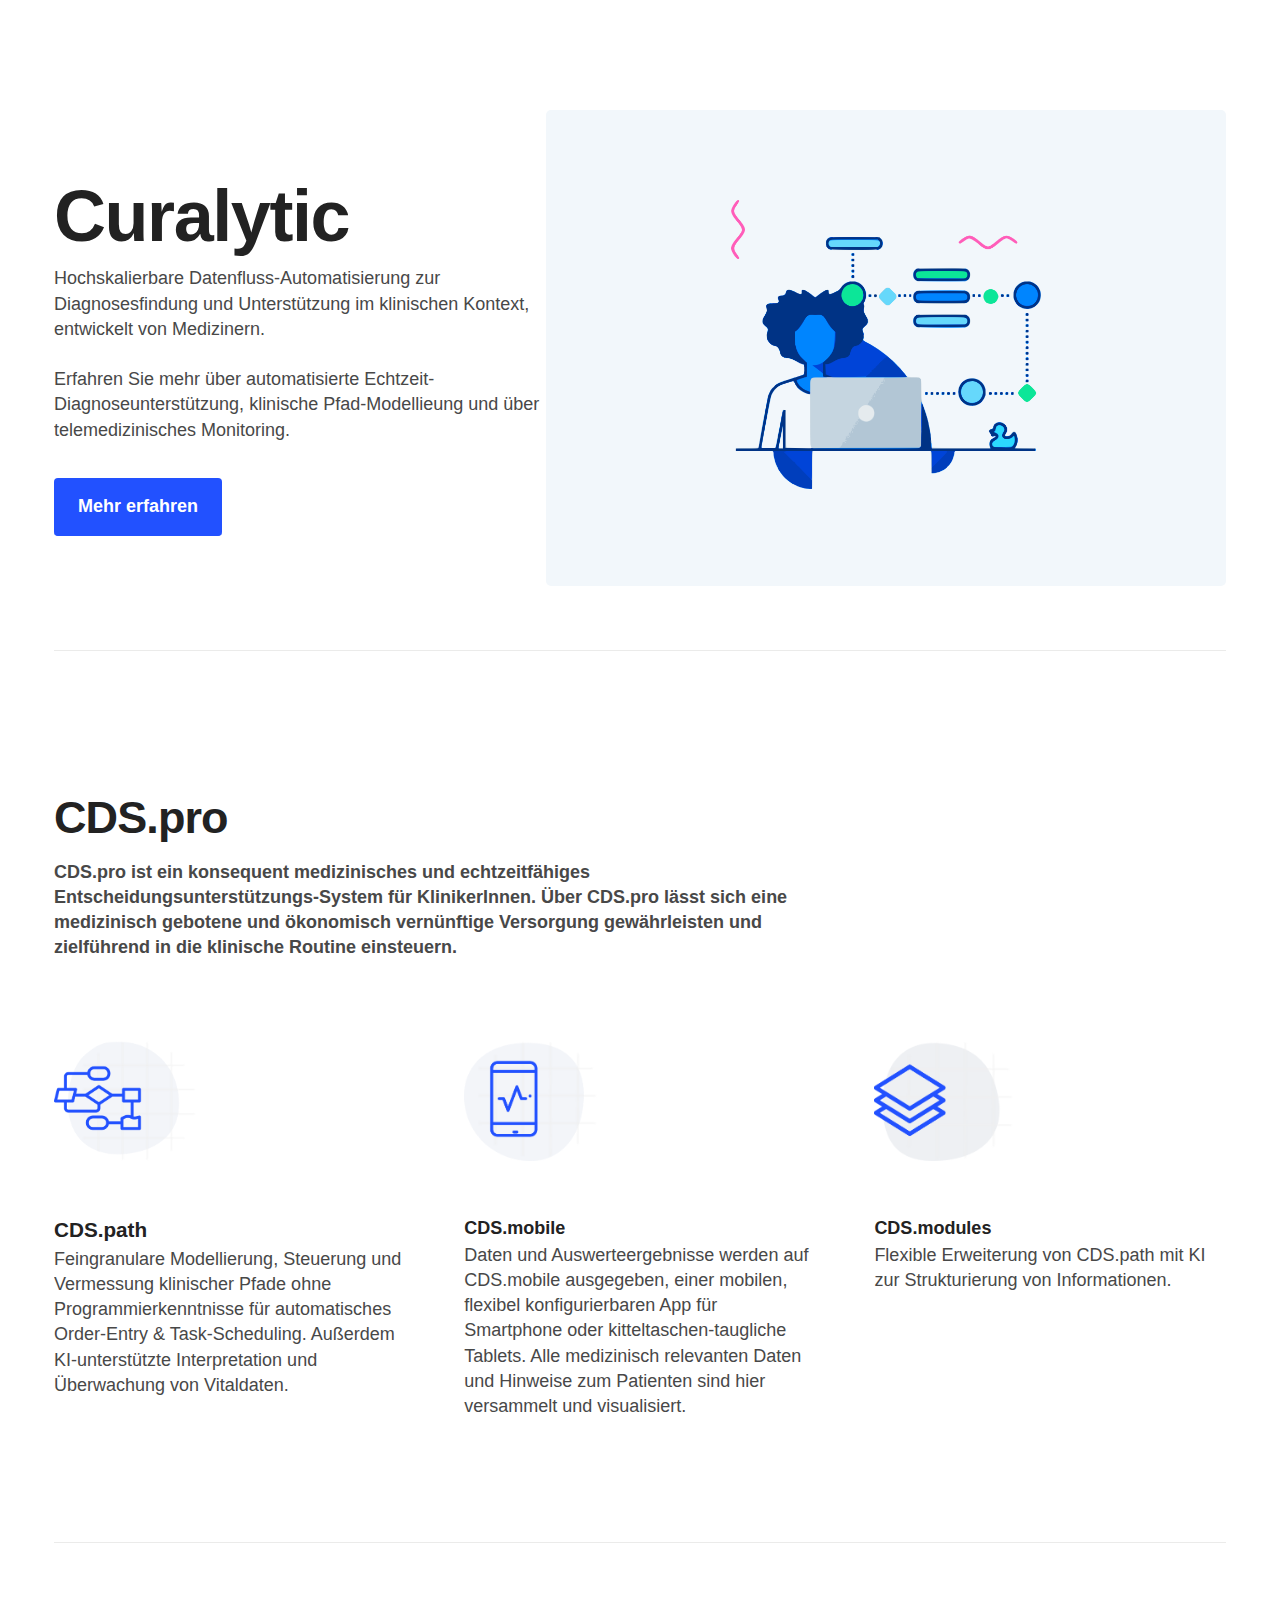
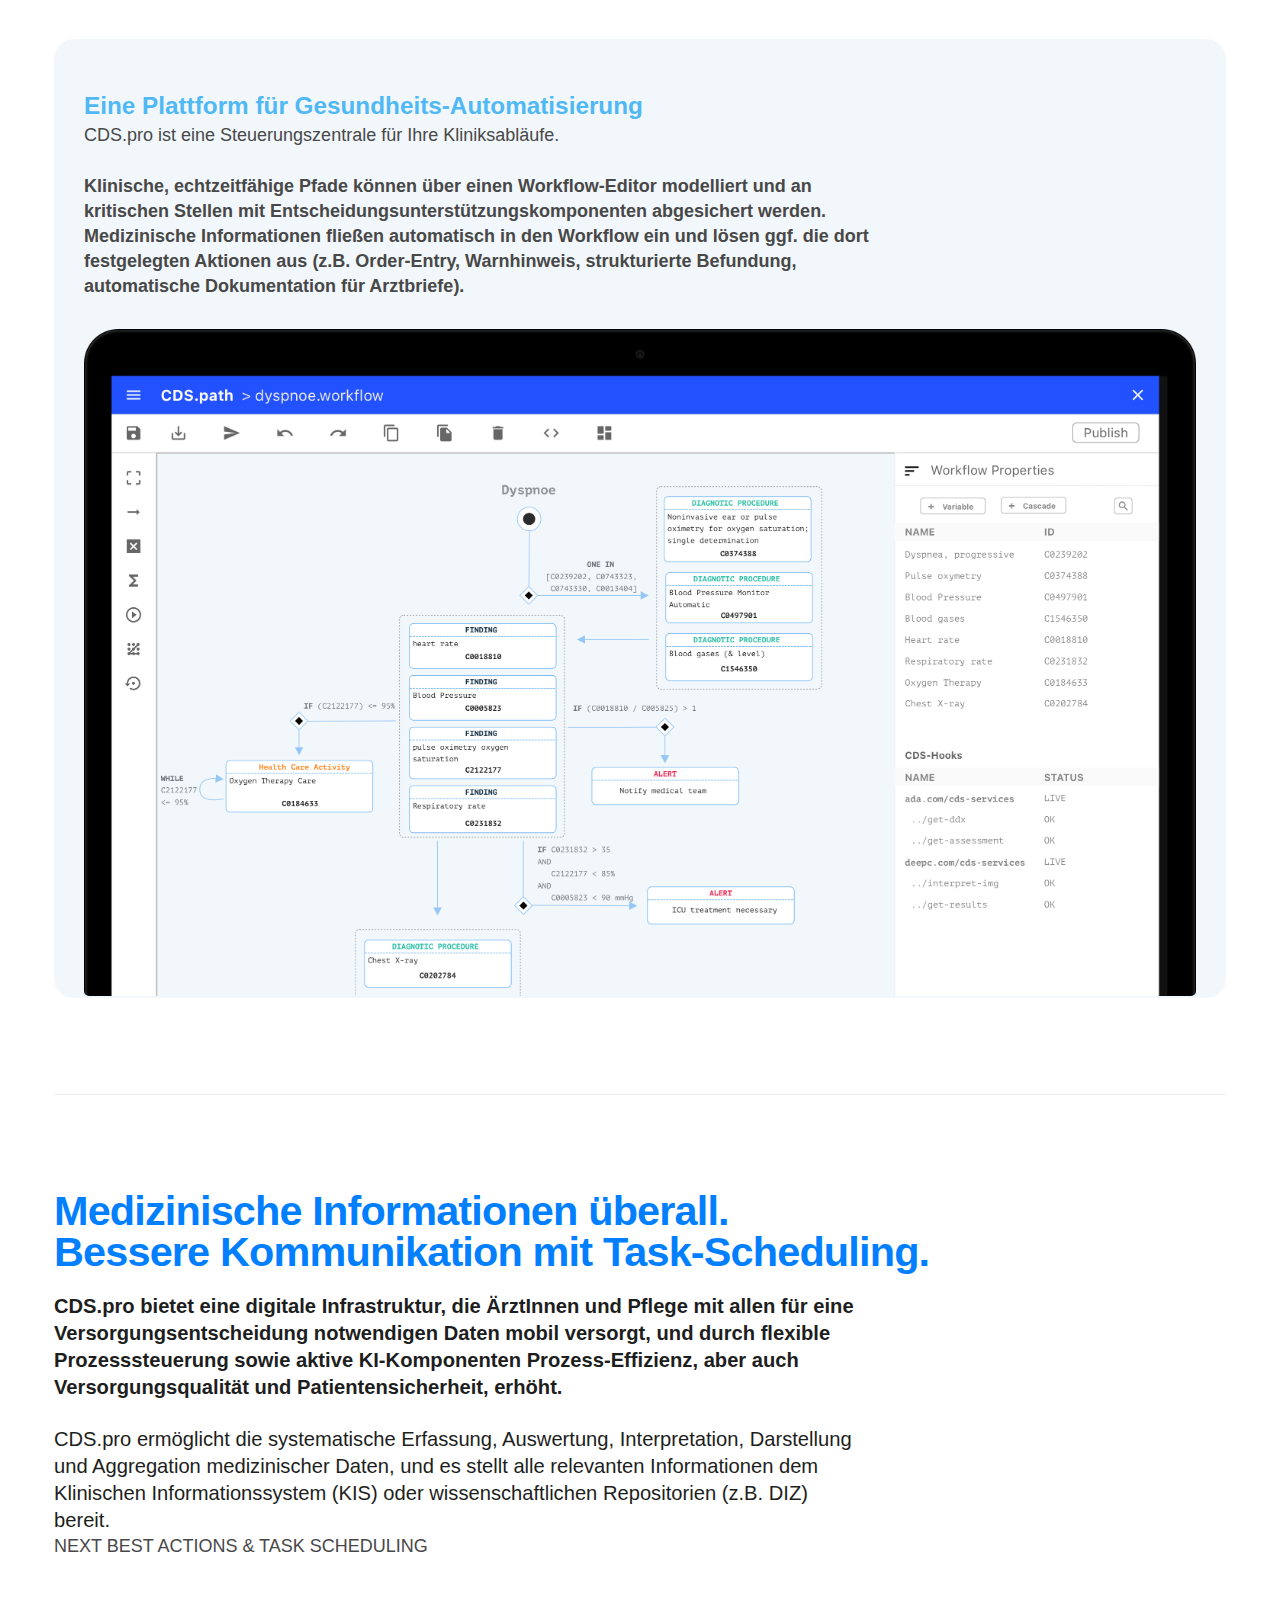
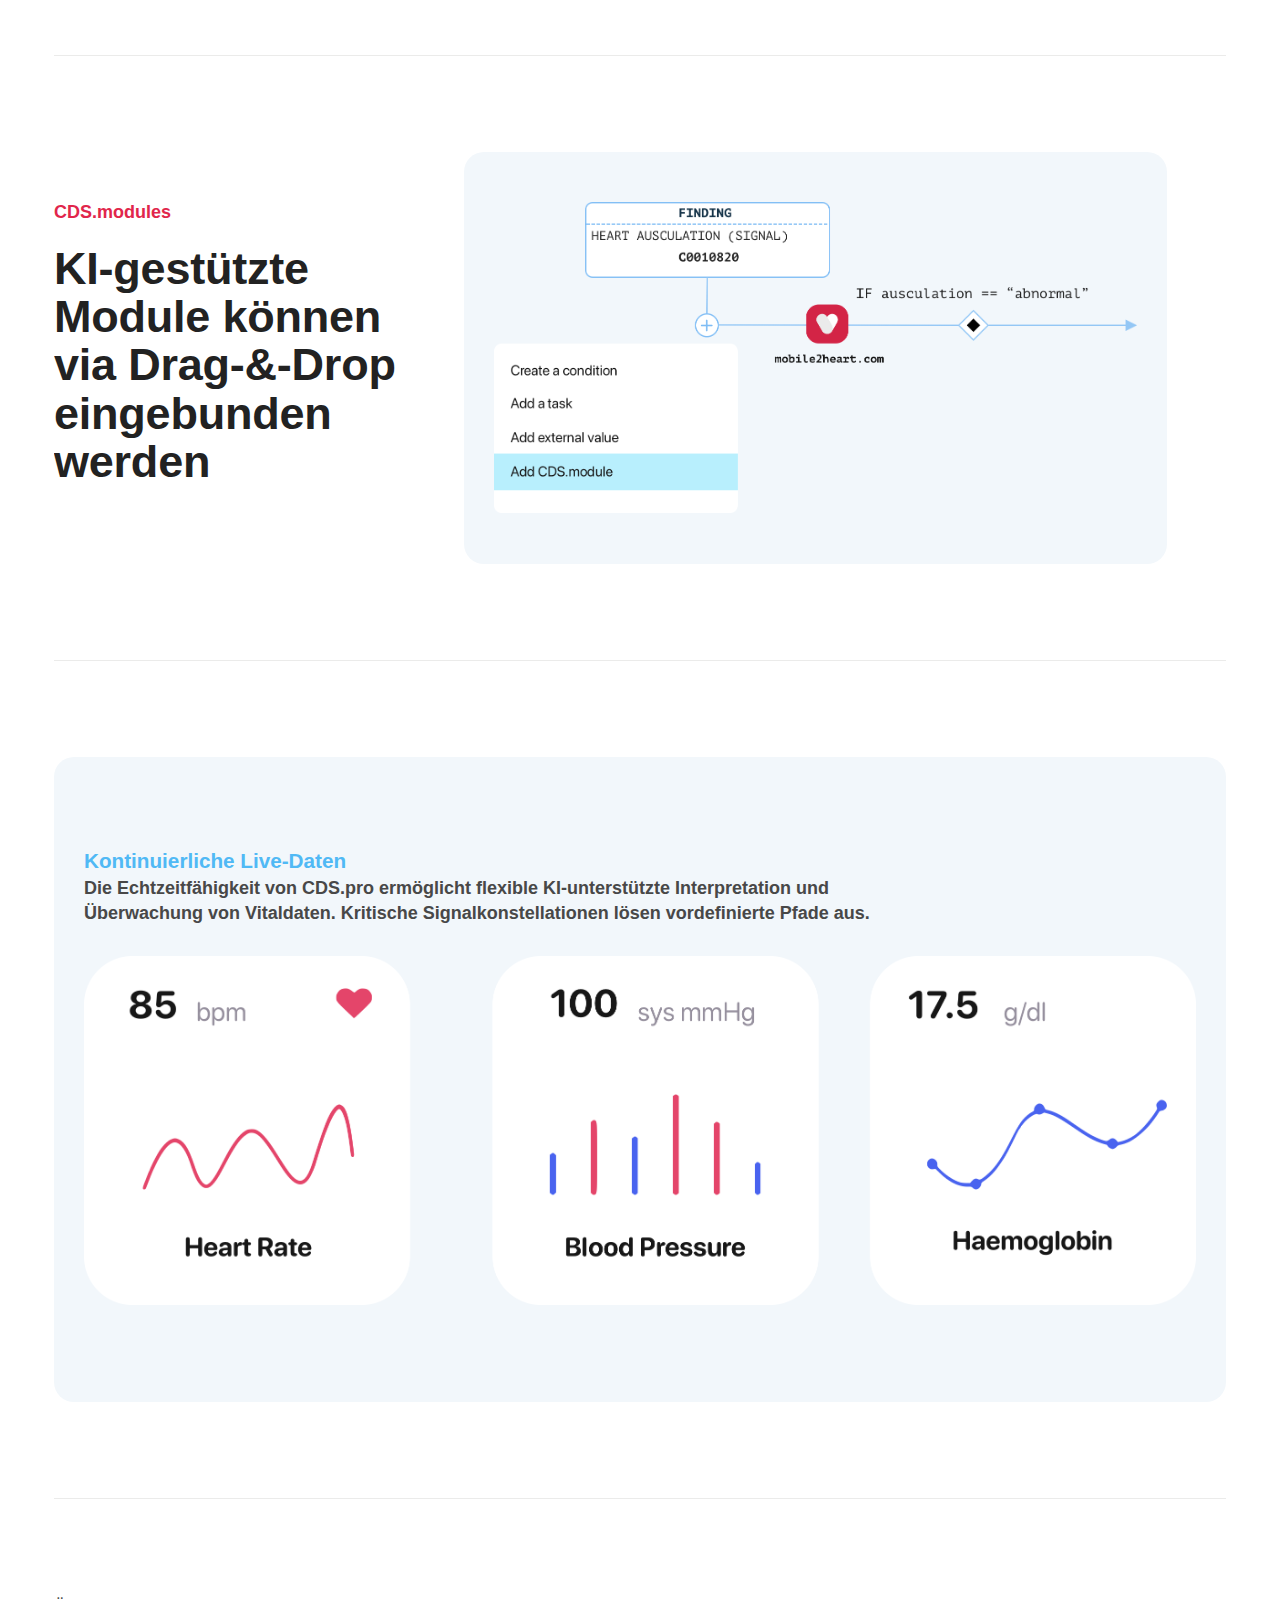
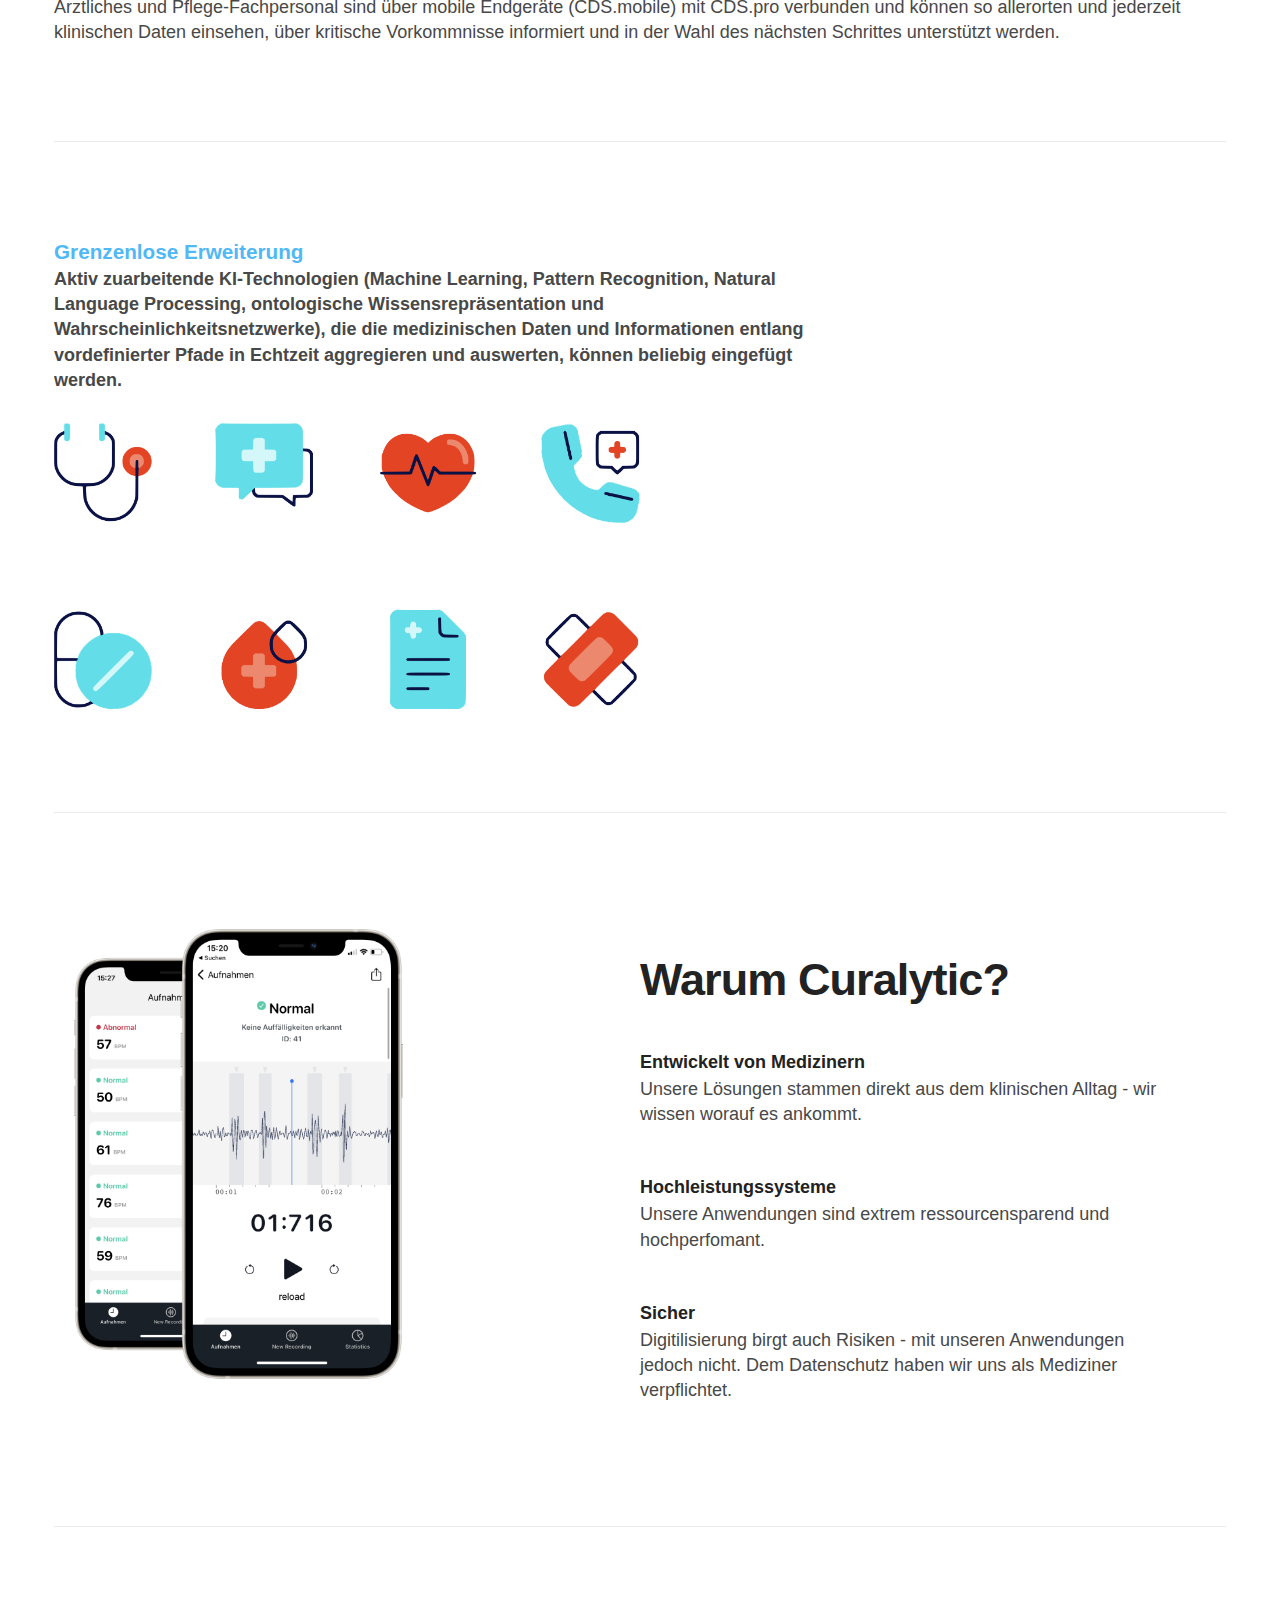
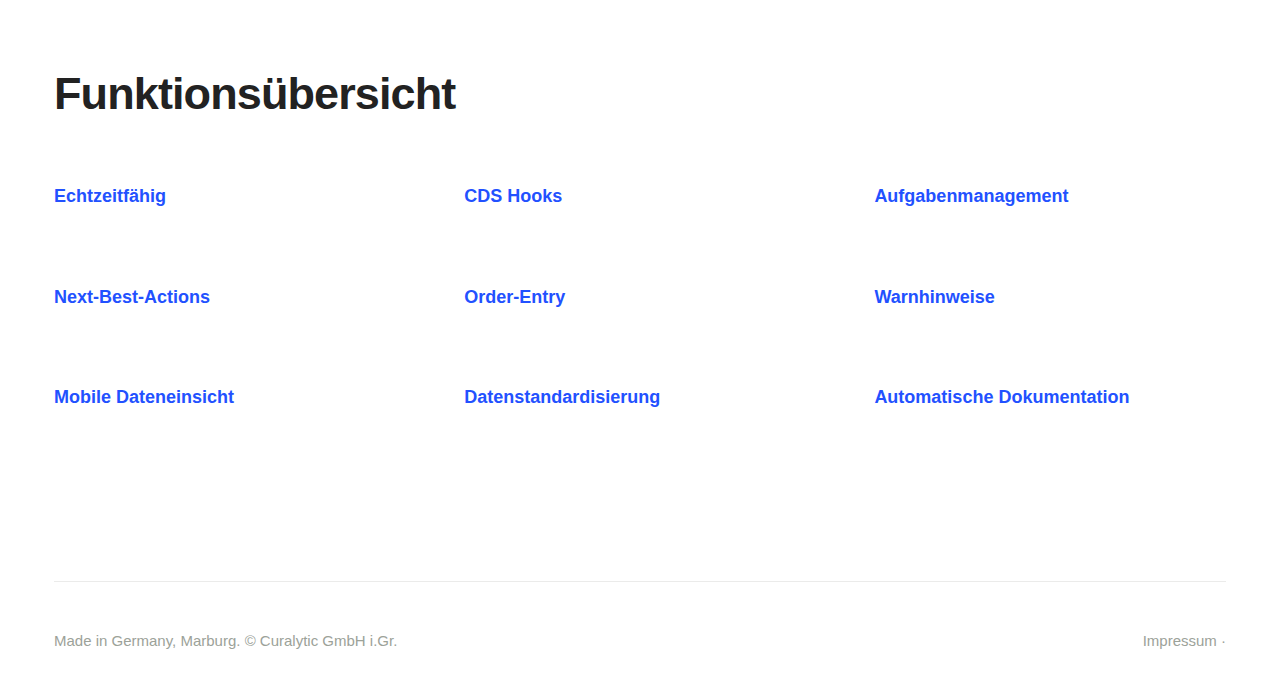
==== commit ea2de8a0: "info update" ====
--- a/index.html
+++ b/index.html
@@ -26,7 +26,7 @@
           </figure>
           <div id="content">
             <h1>Curalytic</h1>
-            <p>Hochskalierbare KI-Lösungen zur Diagnosesfindung und Unterstützung im klinischen Kontext, entwickelt von Medizinern.
+            <p>Hochskalierbare Datenfluss-Automatisierung zur Diagnosesfindung und Unterstützung im klinischen Kontext, entwickelt von Medizinern.
             <br/><br/>
             Erfahren Sie mehr über automatisierte Echtzeit-Diagnoseunterstützung, klinische Pfad-Modellieung und über telemedizinisches Monitoring.</p>
             <p><a href="#get-started" class="btn" style="margin-right:24px;">Mehr erfahren</a></p>
@@ -65,7 +65,9 @@
 
       <section>
         <div style="background-color: #F2F7FB; border-radius: 20px; padding: 50px 30px 0px 30px;">
-          <h3 style="color: #50B9F5; font-size: 1.15em; margin: 0;">Flexibler Workflow-Editor</h3>
+          <h3 style="color: #50B9F5; font-size: 1.35em; margin: 0; padding-bottom: 0px">Eine Plattform für Gesundheits-Automatisierung</h3>
+          <p>CDS.pro ist eine Steuerungszentrale für Ihre Kliniksabläufe.</p>
+          <br />
           <p style="margin-bottom: 30px; max-width: 800px; font-weight: 600;">
             Klinische, echtzeitfähige Pfade können über einen Workflow-Editor modelliert und an kritischen Stellen mit Entscheidungsunterstützungskomponenten abgesichert werden. Medizinische Informationen fließen automatisch in den Workflow ein und lösen ggf. die dort festgelegten Aktionen aus (z.B. Order-Entry, Warnhinweis, strukturierte Befundung, automatische Dokumentation für Arztbriefe).
           </p>
@@ -74,9 +76,10 @@
       </section>
       
       <section>
-        <h2 style="color: #027fff; max-width: 800px;">
-          Infos zum Datenschutz im App Store. Mehr Transparenz bei jedem Download.
+        <h2 style="font-size: 2.3em; color: #027fff; max-width: 900px; margin: 0;">
+          Medizinische Informationen überall.
         </h2>
+        <h2 style="font-size: 2.3em; color: #027fff; max-width: 900px; margin: 0; padding-bottom: 20px;">Bessere Kommunikation mit Task-Scheduling.</h2>
         <p style="font-weight: 600;  max-width: 800px; font-size: 1.12em; line-height: 1.33341; color:#1d1e20">
           CDS.pro bietet eine digitale Infrastruktur, die ÄrztInnen und Pflege mit allen für eine Versorgungsentscheidung notwendigen Daten mobil versorgt, und durch flexible Prozesssteuerung sowie aktive KI-Komponenten Prozess-Effizienz, aber auch Versorgungsqualität und Patientensicherheit, erhöht.
         </p>
@@ -84,6 +87,9 @@
         <p style="max-width: 800px; font-size: 1.12em; line-height: 1.33341; color:#1d1e20">
           CDS.pro ermöglicht die systematische Erfassung, Auswertung, Interpretation, Darstellung und Aggregation medizinischer Daten, und es stellt alle relevanten Informationen dem Klinischen Informationssystem (KIS) oder wissenschaftlichen Repositorien (z.B. DIZ) bereit.
         </p>
+
+
+        NEXT BEST ACTIONS & TASK SCHEDULING
       </section>
      
       <section>
@@ -121,7 +127,7 @@
             Aktiv zuarbeitende KI-Technologien (Machine Learning, Pattern Recognition, Natural Language Processing, ontologische Wissensrepräsentation und Wahrscheinlichkeitsnetzwerke), die die medizinischen Daten und Informationen entlang vordefinierter Pfade in Echtzeit aggregieren und auswerten, können beliebig eingefügt werden.
           </p>
           <div>
-            <img src="assets/img/APP_ICONS.png" width="70%" height="70%"/>
+            <img src="assets/img/APP_ICONS.png" width="50%" height="50%"/>
           </div>
         </div>
       </section>
@@ -142,6 +148,60 @@
           <h3>Sicher</h3>
           <p>Digitilisierung birgt auch Risiken - mit unseren Anwendungen jedoch nicht. Dem Datenschutz haben wir uns als Mediziner verpflichtet.</p>
 
+        </div>
+      </section>
+
+      <section id="get-started">
+        <h2 style="margin-bottom: 20px;">Funktionsübersicht</h2>
+        <div>
+          <div class="col one" id="content">
+            <h3 style="color: #2251FF">Echtzeitfähig</h3>
+            <p></p>
+          </div>
+
+          <div class="col one" id="content">
+            <h3 style="color: #2251FF">CDS Hooks</h3>
+            <p></p>
+          </div>
+
+          <div class="col one" id="content">
+            <h3 style="color: #2251FF">Aufgabenmanagement</h3>
+            <p></p>
+          </div>
+        </div>
+        <div>
+          <div class="col one" id="content">
+            <h3 style="color: #2251FF">Next-Best-Actions</h3>
+            <p></p>
+          </div>
+
+          <div class="col one" id="content">
+            
+            <h3 style="color: #2251FF">Order-Entry</h3>
+            <p></p>
+          </div>
+
+          <div class="col one" id="content">
+            <h3 style="color: #2251FF">Warnhinweise</h3>
+            <p></p>
+          </div>
+        </div>
+        <div>
+          <div class="col one" id="content">
+            <h3 style="color: #2251FF">Mobile Dateneinsicht</h3>
+            <p></p>
+          </div>
+
+          <div class="col one" id="content">
+            
+            <h3 style="color: #2251FF">Datenstandardisierung</h3>
+            <p></p>
+          </div>
+
+          <div class="col one" id="content">
+            <h3 style="color: #2251FF">Automatische Dokumentation</h3>
+            <p></p>
+          </div>
         </div>
       </section>
 
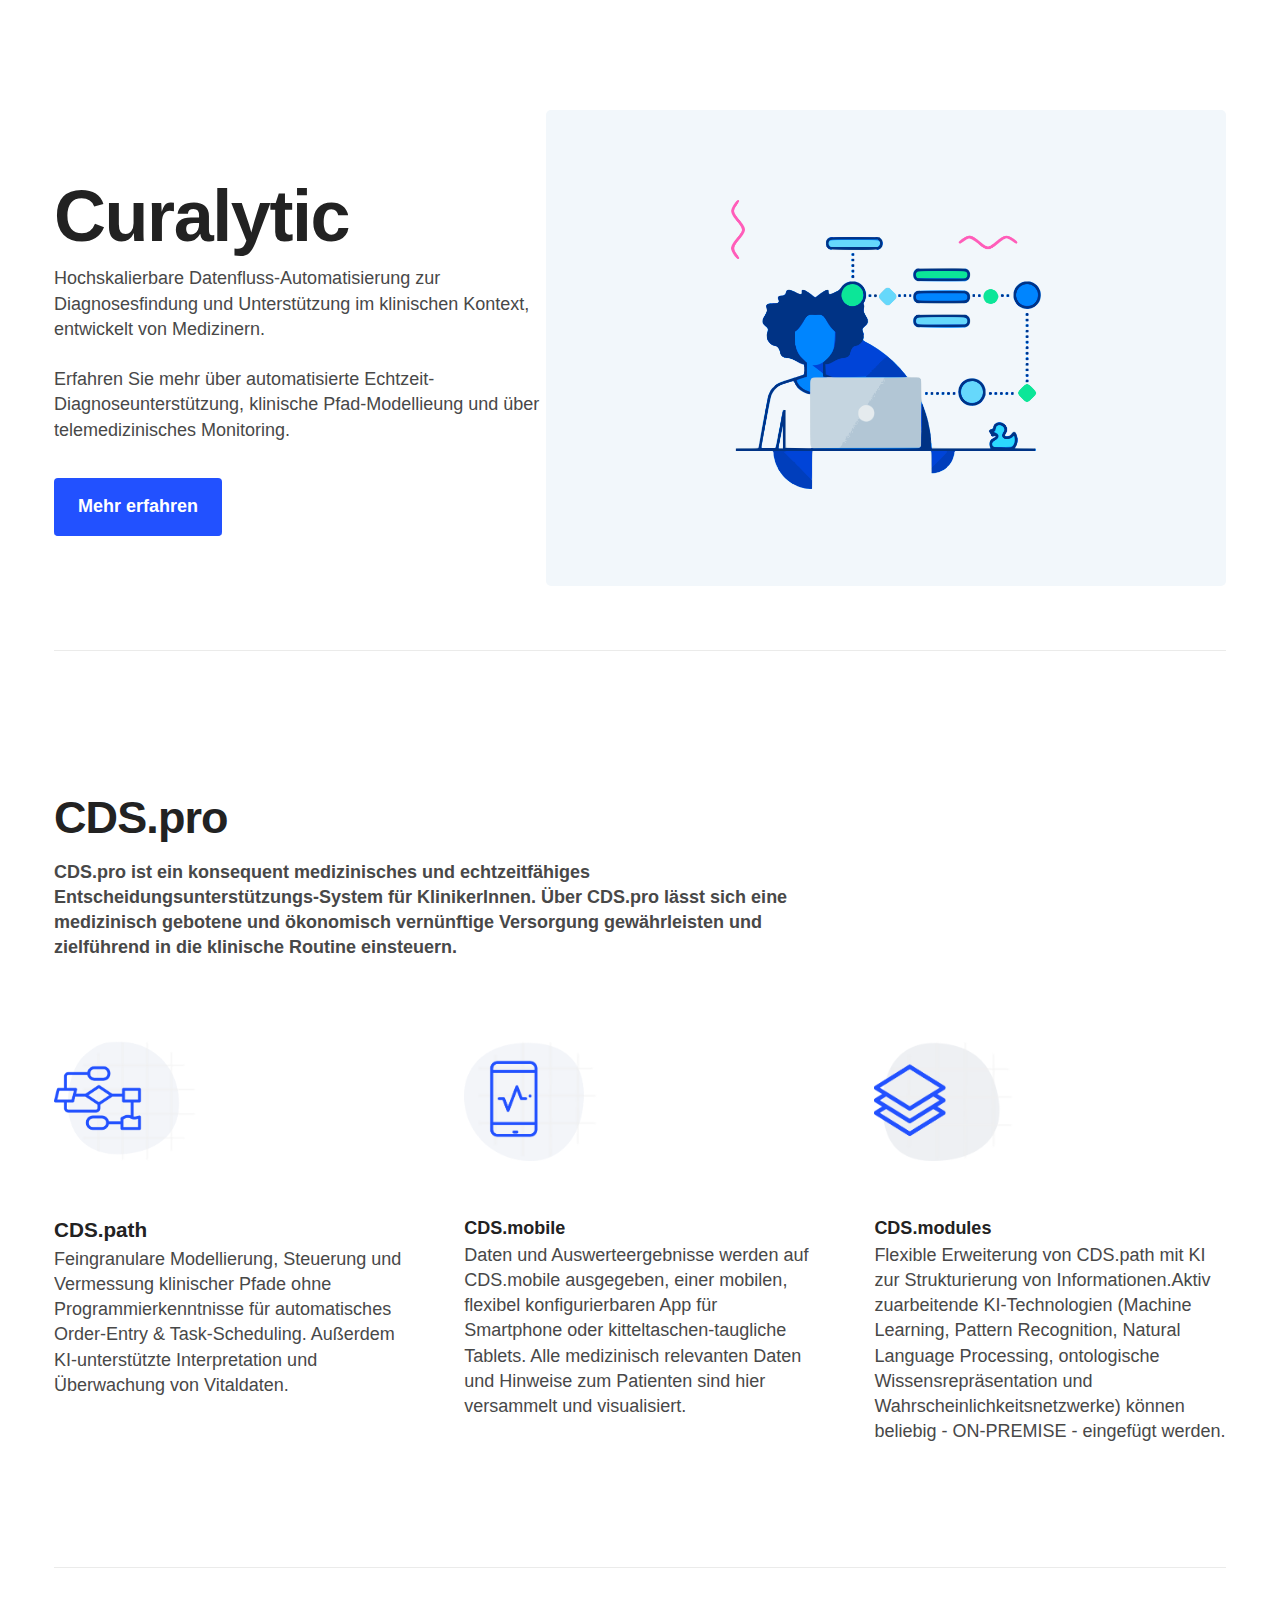
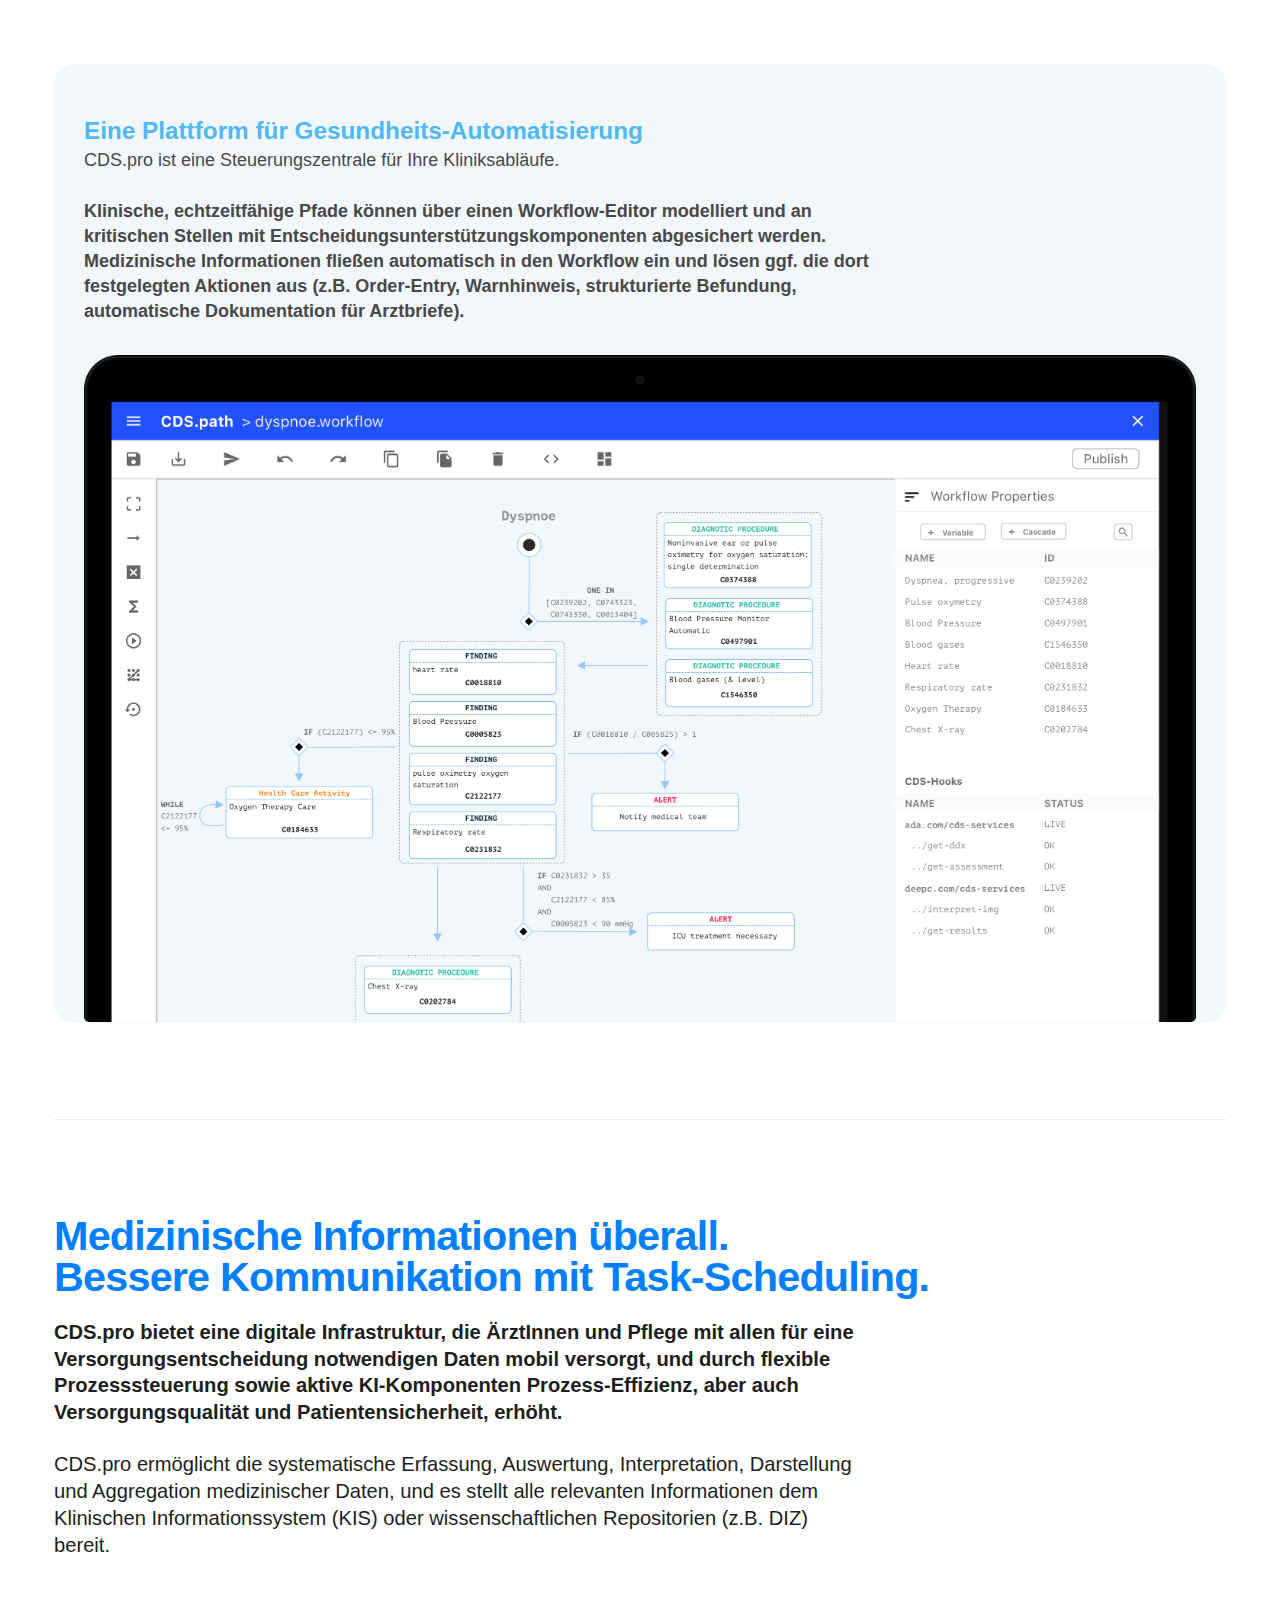
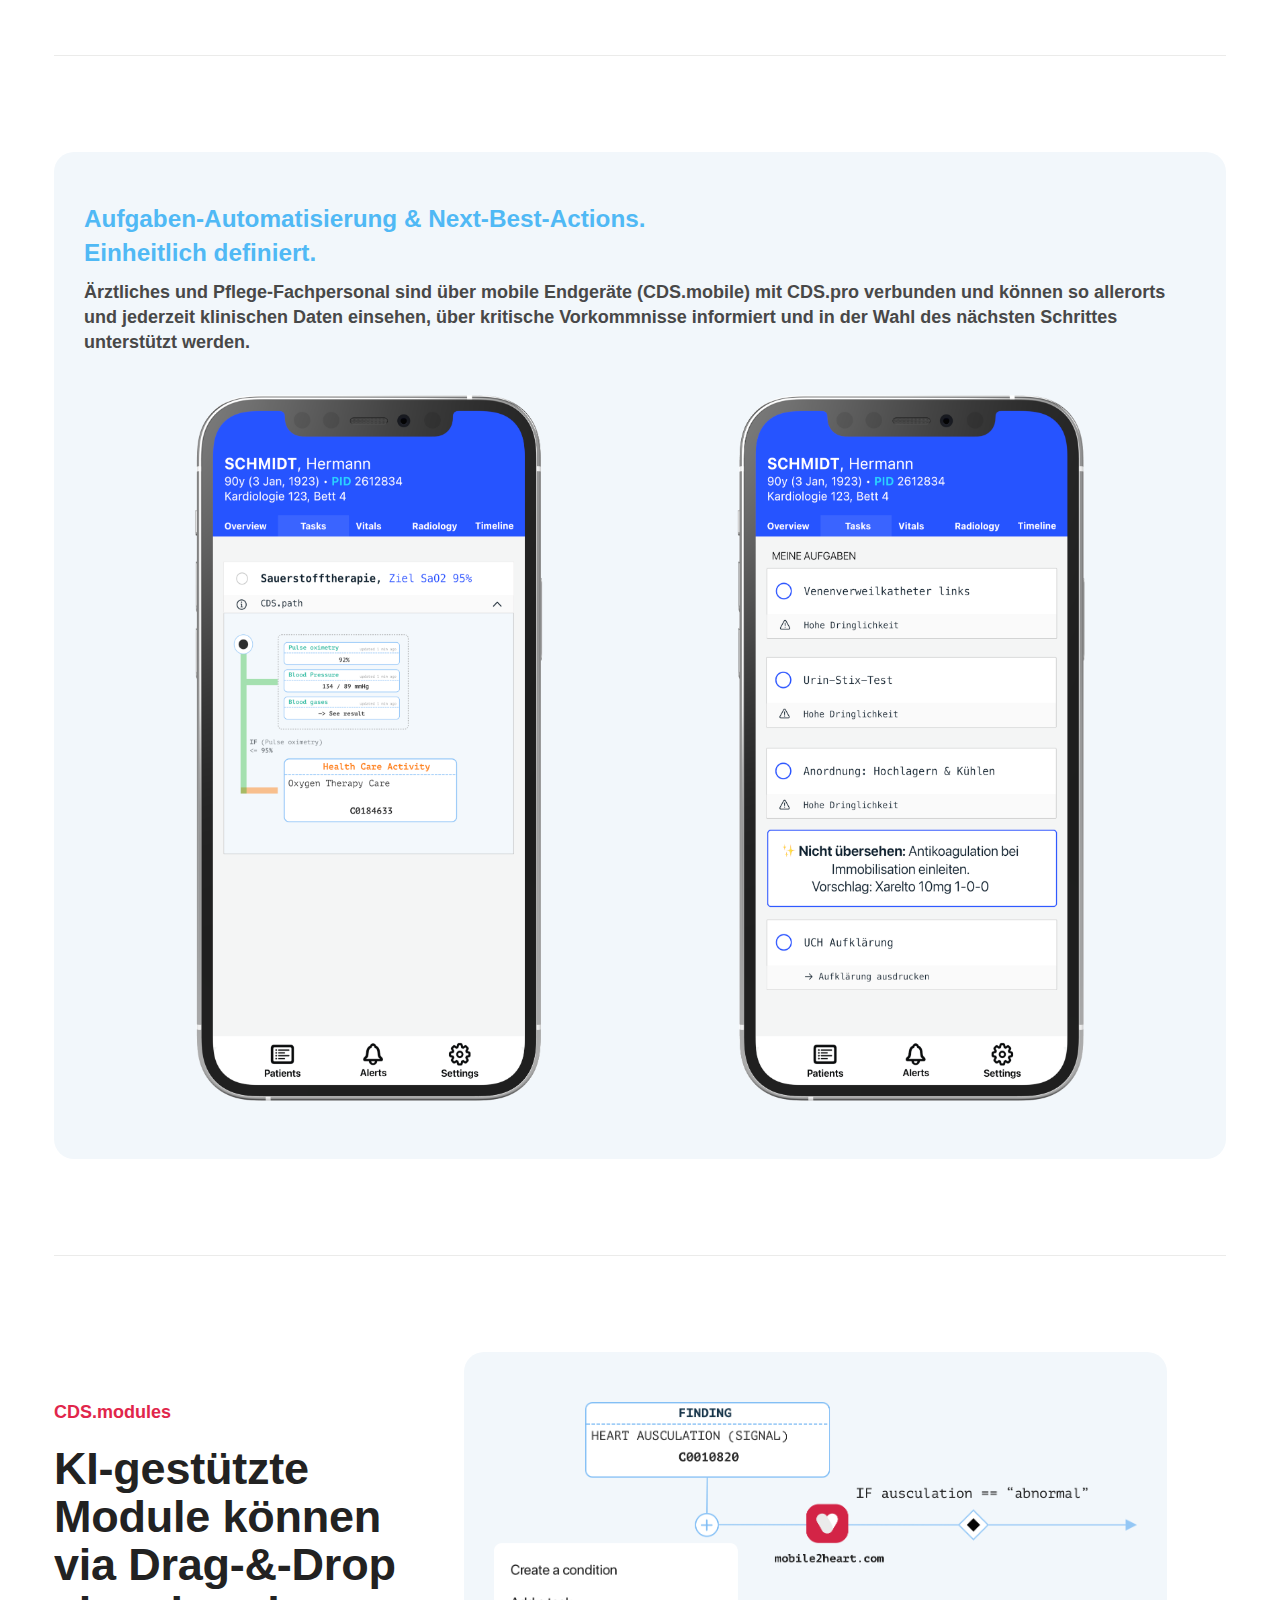
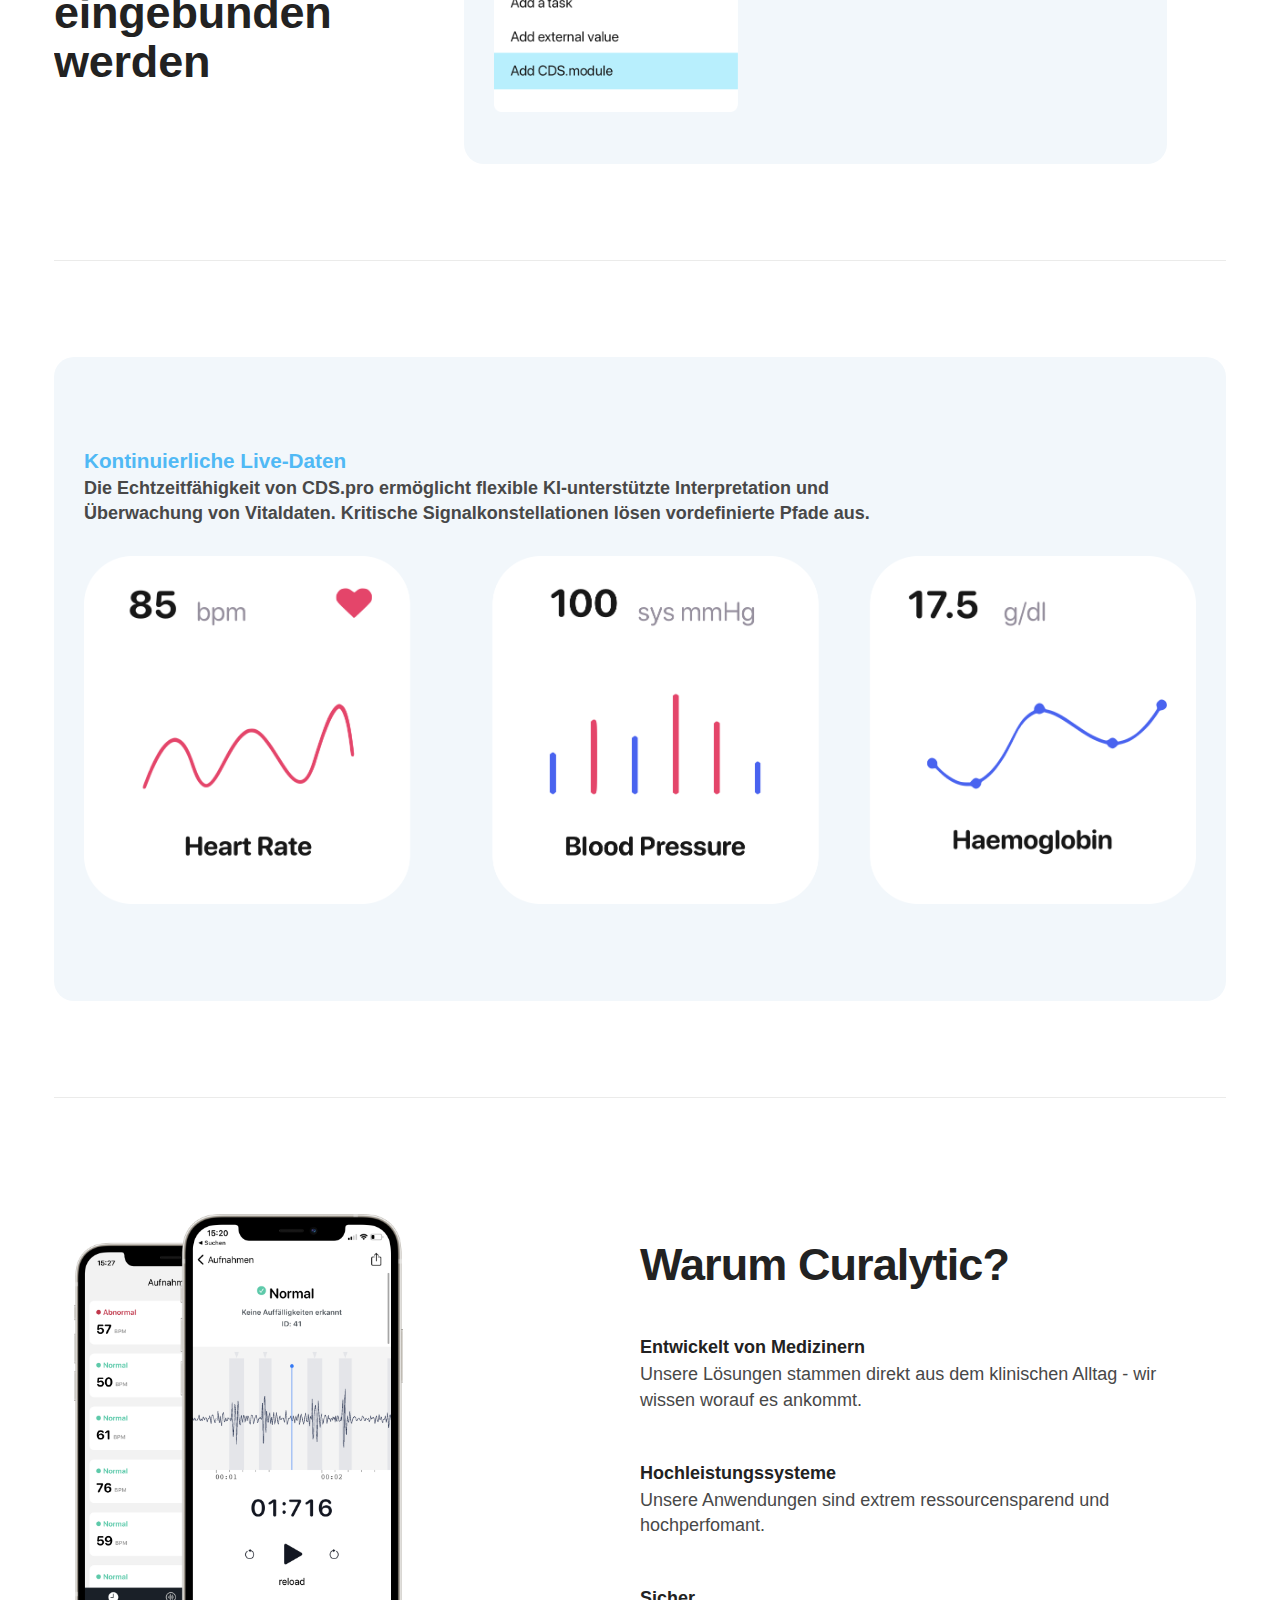
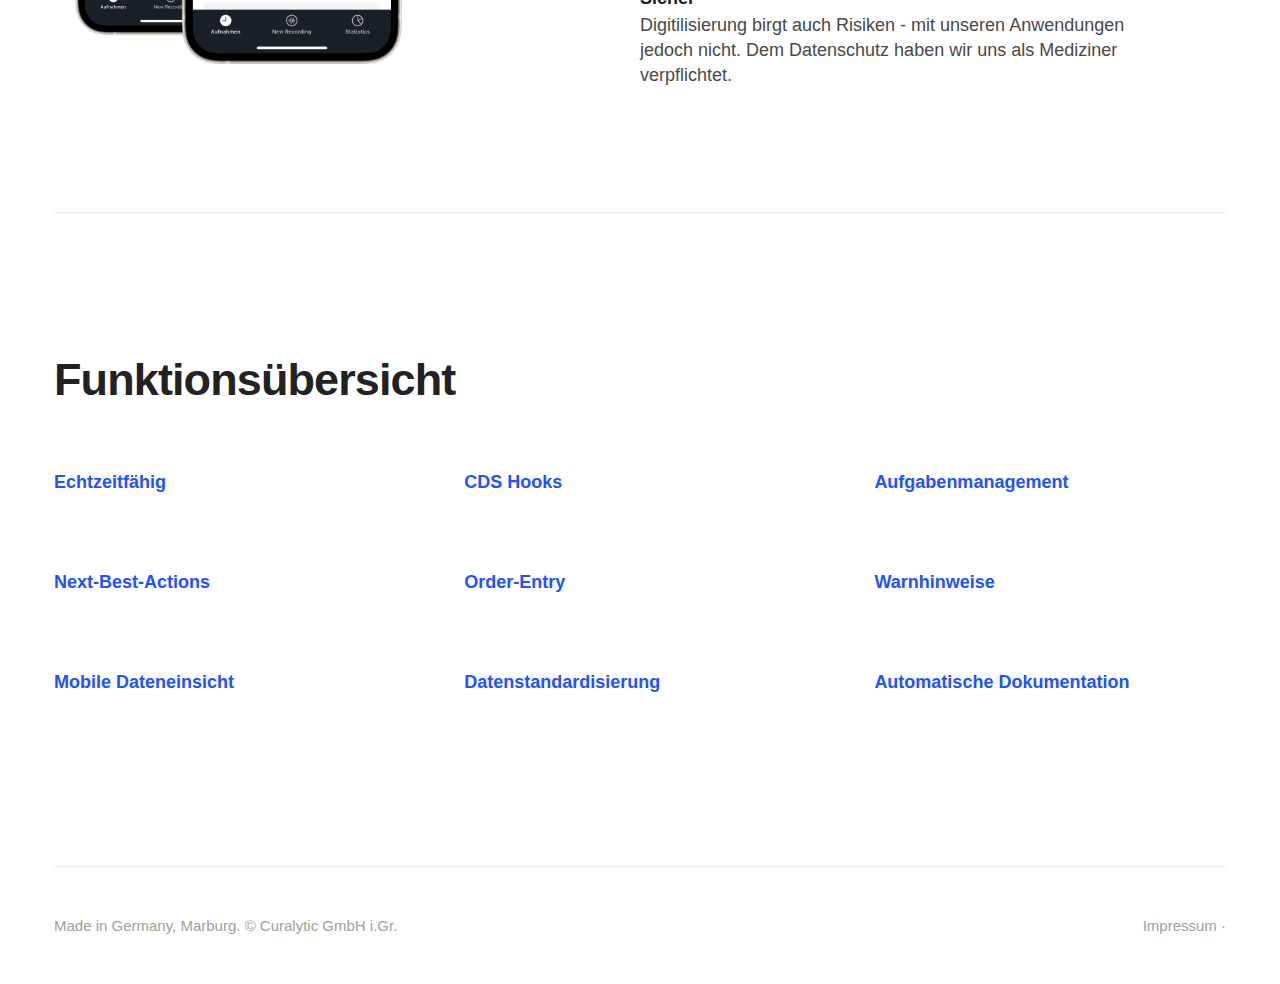
==== commit c32a206e: "info update" ====
--- a/index.html
+++ b/index.html
@@ -59,7 +59,7 @@
             <img src="assets/img/modules_mono.png" style="max-height:120px; height: 70%; width: auto;" />
           </div>
           <h3>CDS.modules</h3>
-          <p>Flexible Erweiterung von CDS.path mit KI zur Strukturierung von Informationen.</p>
+          <p>Flexible Erweiterung von CDS.path mit KI zur Strukturierung von Informationen.Aktiv zuarbeitende KI-Technologien (Machine Learning, Pattern Recognition, Natural Language Processing, ontologische Wissensrepräsentation und Wahrscheinlichkeitsnetzwerke) können beliebig - ON-PREMISE - eingefügt werden.</p>
         </div>
       </section>
 
@@ -76,21 +76,40 @@
       </section>
       
       <section>
-        <h2 style="font-size: 2.3em; color: #027fff; max-width: 900px; margin: 0;">
-          Medizinische Informationen überall.
-        </h2>
-        <h2 style="font-size: 2.3em; color: #027fff; max-width: 900px; margin: 0; padding-bottom: 20px;">Bessere Kommunikation mit Task-Scheduling.</h2>
-        <p style="font-weight: 600;  max-width: 800px; font-size: 1.12em; line-height: 1.33341; color:#1d1e20">
-          CDS.pro bietet eine digitale Infrastruktur, die ÄrztInnen und Pflege mit allen für eine Versorgungsentscheidung notwendigen Daten mobil versorgt, und durch flexible Prozesssteuerung sowie aktive KI-Komponenten Prozess-Effizienz, aber auch Versorgungsqualität und Patientensicherheit, erhöht.
-        </p>
-        <br />
-        <p style="max-width: 800px; font-size: 1.12em; line-height: 1.33341; color:#1d1e20">
-          CDS.pro ermöglicht die systematische Erfassung, Auswertung, Interpretation, Darstellung und Aggregation medizinischer Daten, und es stellt alle relevanten Informationen dem Klinischen Informationssystem (KIS) oder wissenschaftlichen Repositorien (z.B. DIZ) bereit.
-        </p>
-
-
-        NEXT BEST ACTIONS & TASK SCHEDULING
-      </section>
+        <div>
+          <h2 style="font-size: 2.3em; color: #027fff; max-width: 900px; margin: 0;">
+            Medizinische Informationen überall.
+          </h2>
+          <h2 style="font-size: 2.3em; color: #027fff; max-width: 900px; margin: 0; padding-bottom: 20px;">Bessere Kommunikation mit Task-Scheduling.</h2>
+          <p style="font-weight: 600;  max-width: 800px; font-size: 1.12em; line-height: 1.33341; color:#1d1e20">
+            CDS.pro bietet eine digitale Infrastruktur, die ÄrztInnen und Pflege mit allen für eine Versorgungsentscheidung notwendigen Daten mobil versorgt, und durch flexible Prozesssteuerung sowie aktive KI-Komponenten Prozess-Effizienz, aber auch Versorgungsqualität und Patientensicherheit, erhöht.
+          </p>
+          <br />
+          <p style="max-width: 800px; font-size: 1.12em; line-height: 1.33341; color:#1d1e20">
+            CDS.pro ermöglicht die systematische Erfassung, Auswertung, Interpretation, Darstellung und Aggregation medizinischer Daten, und es stellt alle relevanten Informationen dem Klinischen Informationssystem (KIS) oder wissenschaftlichen Repositorien (z.B. DIZ) bereit.
+          </p>
+        </div>
+
+      </section>
+
+      <section>
+        <div style="background-color: #F2F7FB; border-radius: 20px; padding: 50px 30px 50px 30px;">
+          <h3 style="color: #50B9F5; font-size: 1.35em; margin: 0; padding-bottom: 0px">
+            Aufgaben-Automatisierung & Next-Best-Actions.
+          </h3>
+          <h3 style="color: #50B9F5; font-size: 1.35em; margin: 0; padding-bottom: 10px">
+            Einheitlich definiert.
+          </h3>
+          <p style="font-weight: 600; padding-bottom: 40px">
+            Ärztliches und Pflege-Fachpersonal sind über mobile Endgeräte (CDS.mobile) mit CDS.pro verbunden und können so allerorts und jederzeit klinischen Daten einsehen, über kritische Vorkommnisse informiert und in der Wahl des nächsten Schrittes unterstützt werden.
+          </p>
+          <div style="margin: 0 auto; text-align: center;">
+            <img src="assets/img/NBA_TASKS.png" width="80%" height="80%" />
+          </div>
+          
+        </div>
+      </section>
+
      
       <section>
         <div class="col one">
@@ -116,21 +135,6 @@
         </div>
       </section>
 
-      <section>
-        <p>Ärztliches und Pflege-Fachpersonal sind über mobile Endgeräte (CDS.mobile) mit CDS.pro verbunden und können so allerorten und jederzeit klinischen Daten einsehen, über kritische Vorkommnisse informiert und in der Wahl des nächsten Schrittes unterstützt werden.</p>
-      </section>
-
-      <section>
-        <div>
-          <h3 style="color: #50B9F5; font-size: 1.15em; margin: 0;">Grenzenlose Erweiterung</h3>
-          <p style="margin-bottom: 30px; max-width: 800px; font-weight: 600;">
-            Aktiv zuarbeitende KI-Technologien (Machine Learning, Pattern Recognition, Natural Language Processing, ontologische Wissensrepräsentation und Wahrscheinlichkeitsnetzwerke), die die medizinischen Daten und Informationen entlang vordefinierter Pfade in Echtzeit aggregieren und auswerten, können beliebig eingefügt werden.
-          </p>
-          <div>
-            <img src="assets/img/APP_ICONS.png" width="50%" height="50%"/>
-          </div>
-        </div>
-      </section>
       <section>
         <div class="col">
           <div style="margin: 0 auto; padding: 20px">
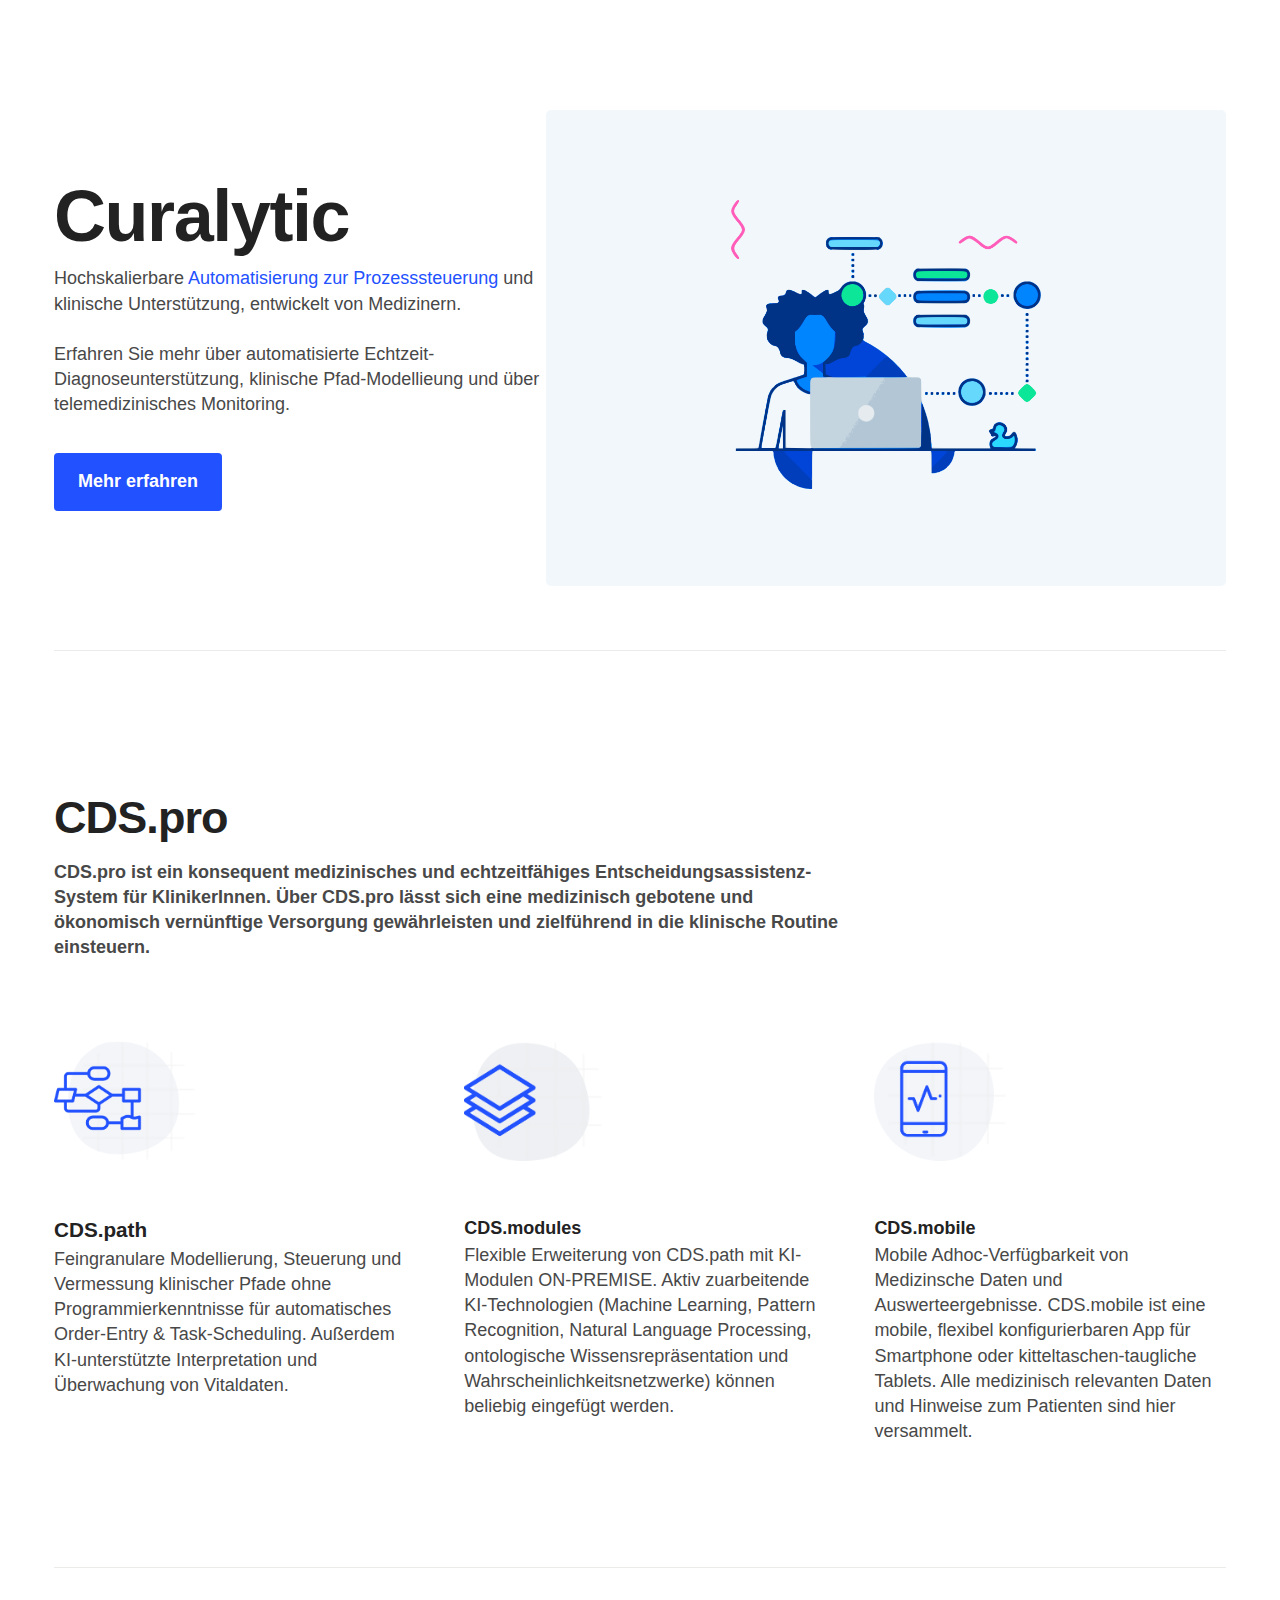
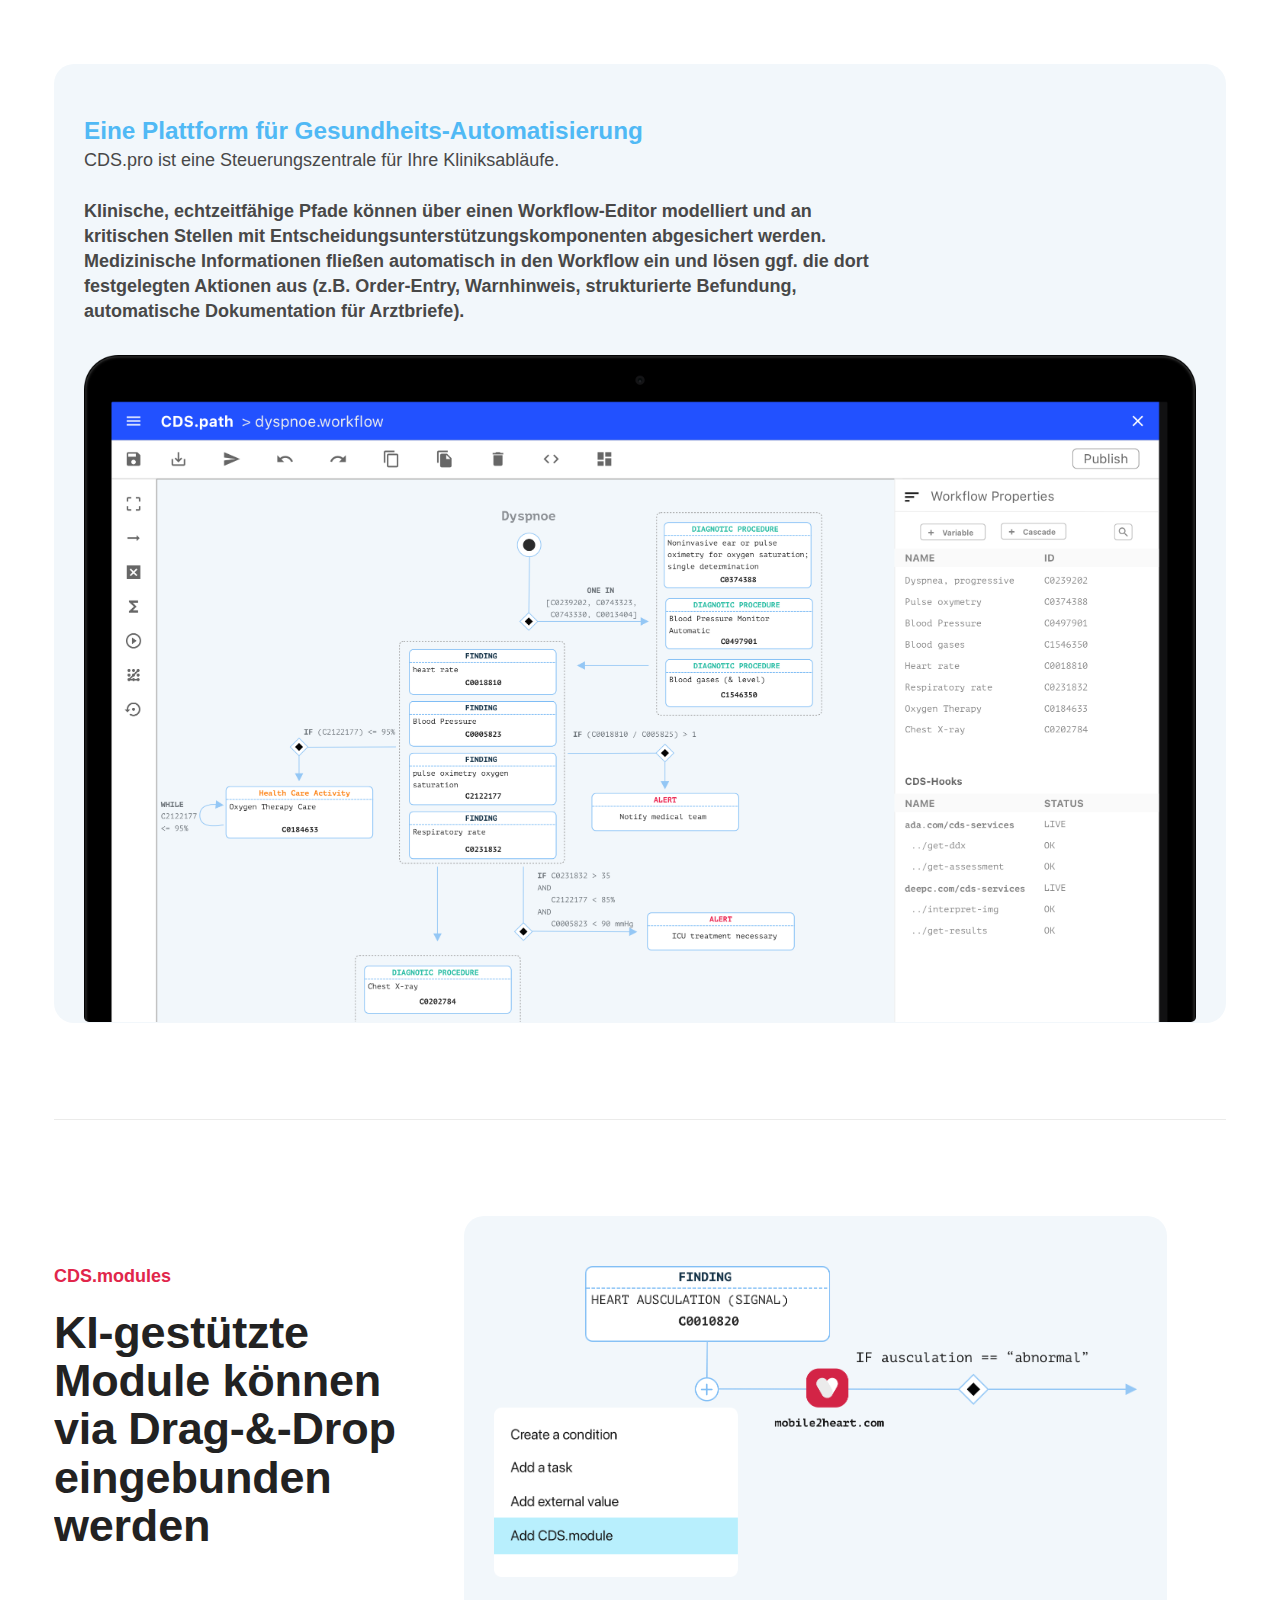
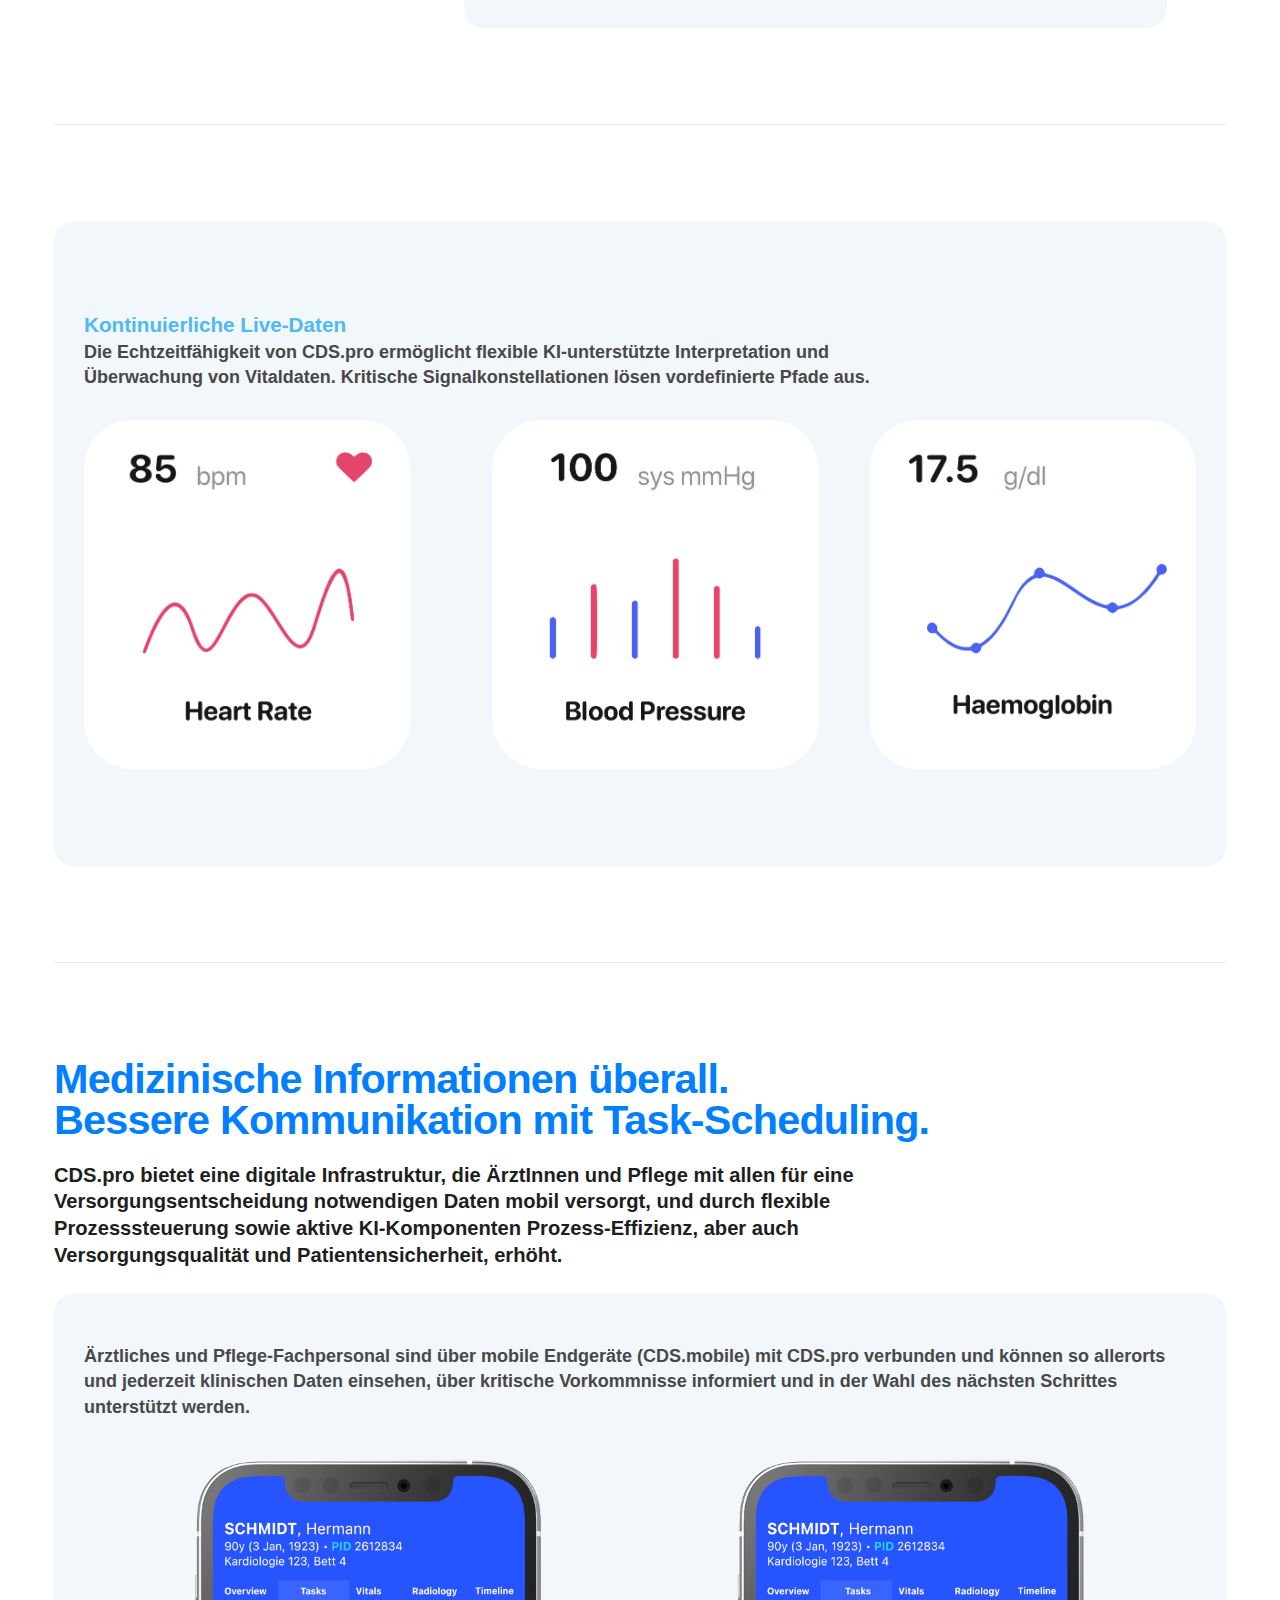
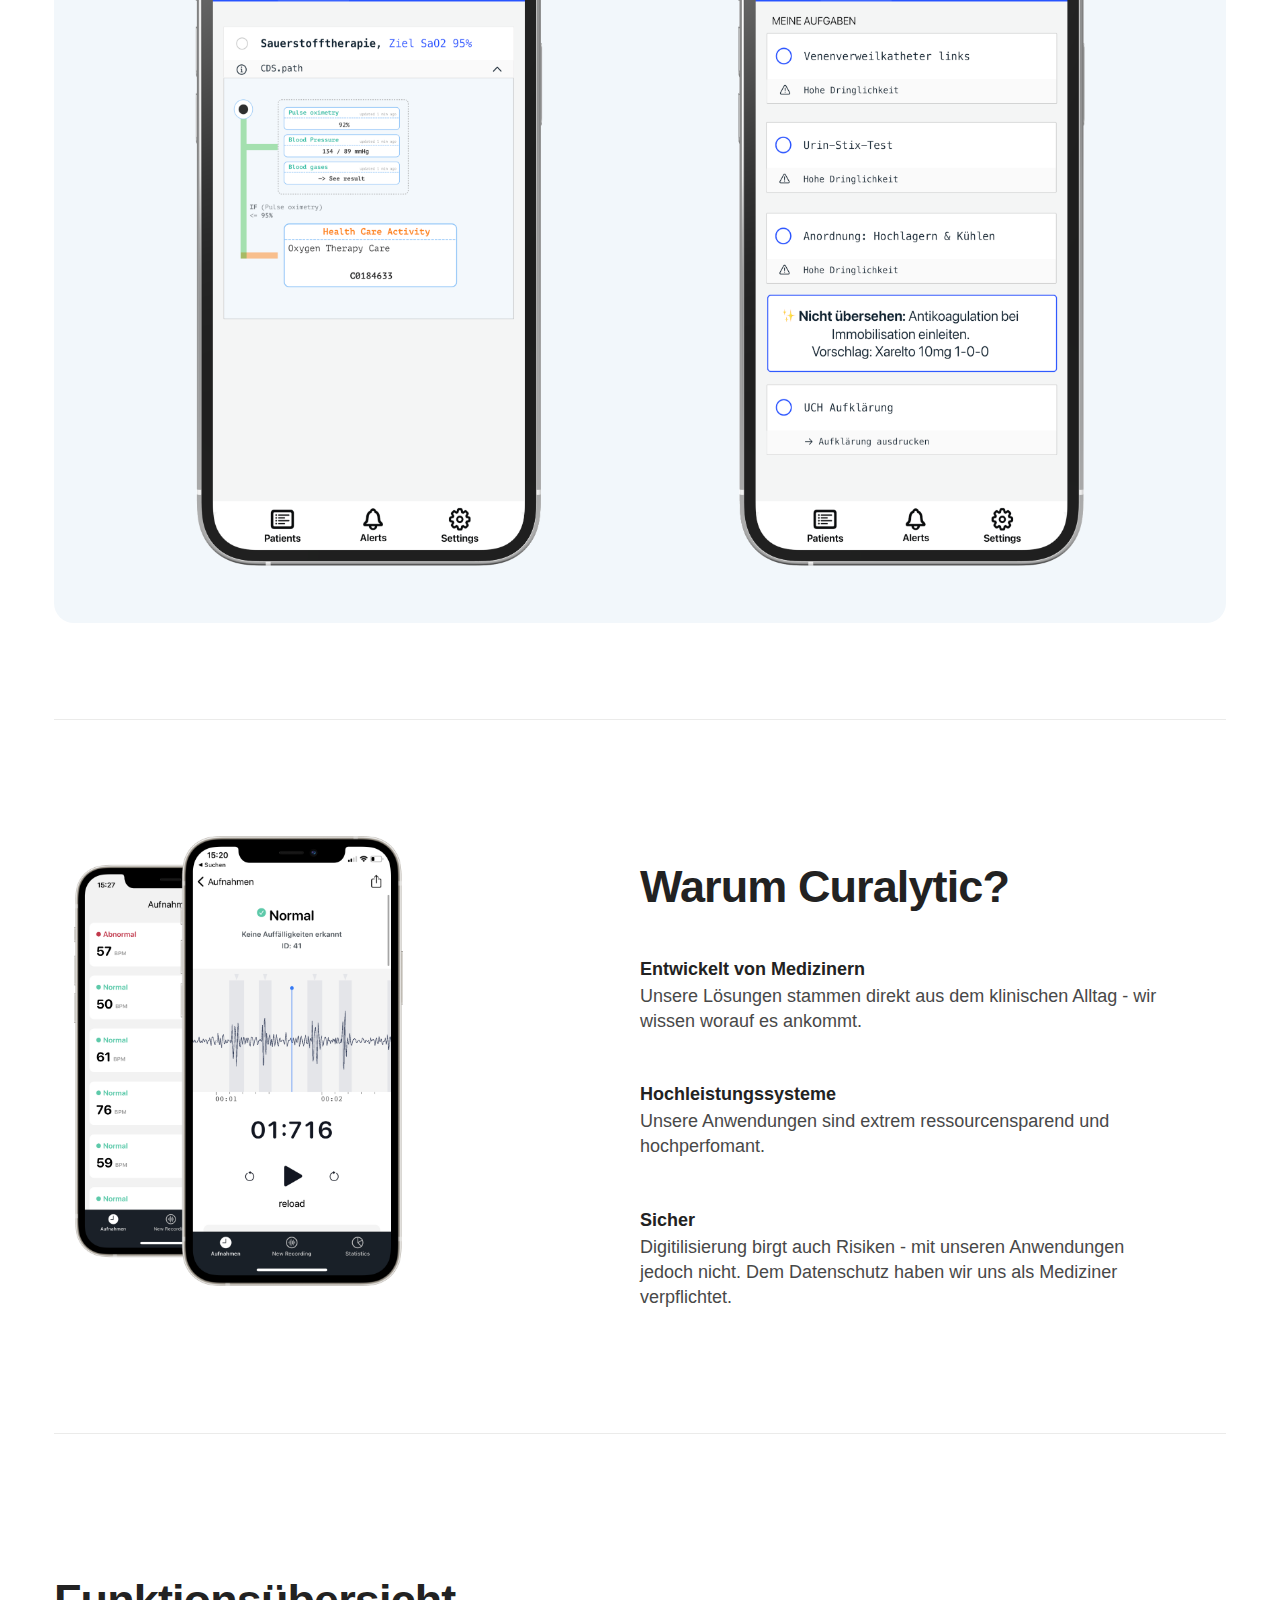
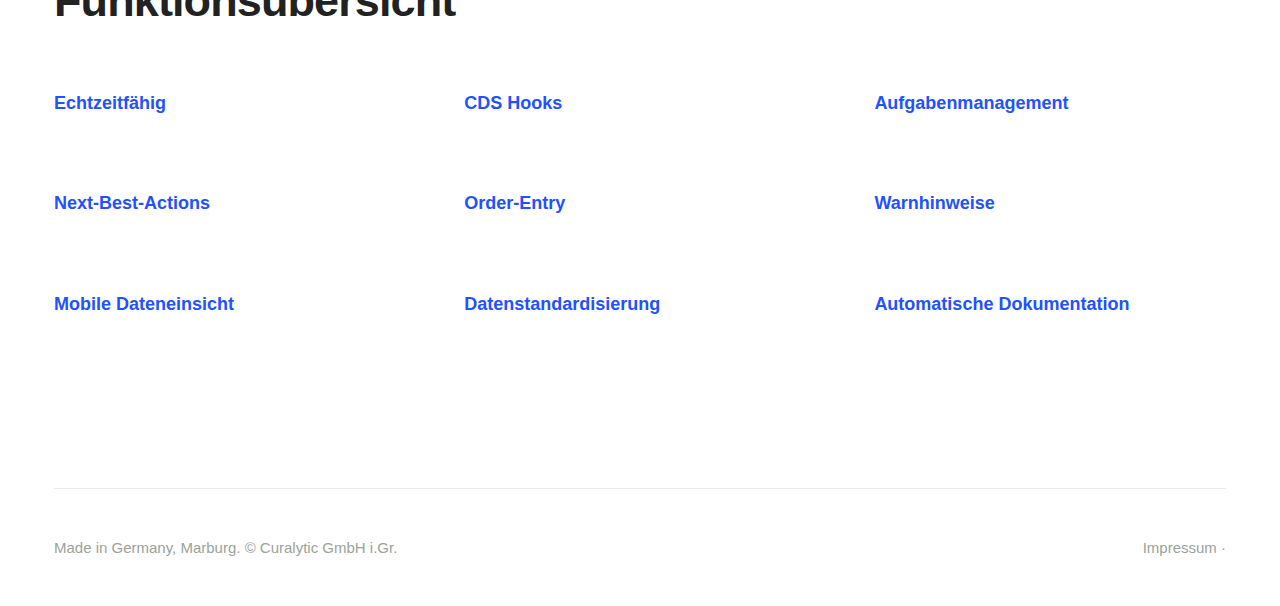
==== commit 1d75ee18: "ordering" ====
--- a/index.html
+++ b/index.html
@@ -26,7 +26,7 @@
           </figure>
           <div id="content">
             <h1>Curalytic</h1>
-            <p>Hochskalierbare Datenfluss-Automatisierung zur Diagnosesfindung und Unterstützung im klinischen Kontext, entwickelt von Medizinern.
+            <p>Hochskalierbare <span style="color: #2251FF">Automatisierung zur Prozesssteuerung</span> und klinische Unterstützung, entwickelt von Medizinern.
             <br/><br/>
             Erfahren Sie mehr über automatisierte Echtzeit-Diagnoseunterstützung, klinische Pfad-Modellieung und über telemedizinisches Monitoring.</p>
             <p><a href="#get-started" class="btn" style="margin-right:24px;">Mehr erfahren</a></p>
@@ -36,7 +36,7 @@
       <section id="get-started">
         <h2 style="margin-bottom: 20px;">CDS.pro</h2>
         <div style="margin-bottom: 80px;font-weight: 600; max-width: 800px;">
-          <p>CDS.pro ist ein konsequent medizinisches und echtzeitfähiges Entscheidungsunterstützungs-System für KlinikerInnen. Über CDS.pro lässt sich eine medizinisch gebotene und ökonomisch vernünftige Versorgung gewährleisten und zielführend in die klinische Routine einsteuern.</p>
+          <p>CDS.pro ist ein konsequent medizinisches und echtzeitfähiges Entscheidungsassistenz-System für KlinikerInnen. Über CDS.pro lässt sich eine medizinisch gebotene und ökonomisch vernünftige Versorgung gewährleisten und zielführend in die klinische Routine einsteuern.</p>
         </div>
         <div class="col one" id="content">
           <div>
@@ -48,19 +48,20 @@
 
         <div class="col one" id="content">
           <div>
+            <img src="assets/img/modules_mono.png" style="max-height:120px; height: 70%; width: auto;" />
+          </div>
+          <h3>CDS.modules</h3>
+          <p>Flexible Erweiterung von CDS.path mit KI-Modulen ON-PREMISE. Aktiv zuarbeitende KI-Technologien (Machine Learning, Pattern Recognition, Natural Language Processing, ontologische Wissensrepräsentation und Wahrscheinlichkeitsnetzwerke) können beliebig eingefügt werden.</p>
+        </div>
+
+        <div class="col one" id="content">
+          <div>
             <img src="assets/img/smartphone_mono.png" style="max-height:120px; height: 70%; width: auto;" />
           </div>
           <h3>CDS.mobile</h3>
-          <p>Daten und Auswerteergebnisse werden auf CDS.mobile ausgegeben, einer mobilen, flexibel konfigurierbaren App für Smartphone oder kitteltaschen-taugliche Tablets. Alle medizinisch relevanten Daten und Hinweise zum Patienten sind hier versammelt und visualisiert.</p>
-        </div>
-
-        <div class="col one" id="content">
-          <div>
-            <img src="assets/img/modules_mono.png" style="max-height:120px; height: 70%; width: auto;" />
-          </div>
-          <h3>CDS.modules</h3>
-          <p>Flexible Erweiterung von CDS.path mit KI zur Strukturierung von Informationen.Aktiv zuarbeitende KI-Technologien (Machine Learning, Pattern Recognition, Natural Language Processing, ontologische Wissensrepräsentation und Wahrscheinlichkeitsnetzwerke) können beliebig - ON-PREMISE - eingefügt werden.</p>
-        </div>
+          <p>Mobile Adhoc-Verfügbarkeit von Medizinsche Daten und Auswerteergebnisse. CDS.mobile ist eine mobile, flexibel konfigurierbaren App für Smartphone oder kitteltaschen-taugliche Tablets. Alle medizinisch relevanten Daten und Hinweise zum Patienten sind hier versammelt.</p>
+        </div>
+
       </section>
 
       <section>
@@ -74,7 +75,32 @@
           <img src="assets/img/WORKFLOW_MACBOOK.png" width="100%" height="100%" style="margin-bottom: -6px;" />
         </div>
       </section>
-      
+  
+     
+      <section>
+        <div class="col one">
+          <h3 style="color:#E1264B; margin-bottom: 20px;">CDS.modules</h3>
+          <h2 style="line-height: 1.07143;font-weight: 600;letter-spacing: -.005em; margin:0">
+            KI-gestützte Module können via Drag-&-Drop eingebunden werden
+          </h2>
+        </div>
+        <div class="col two" style="background-color: #F2F7FB; border-radius: 20px; padding: 50px 30px 50px 30px;">
+          <img src="assets/img/CDS.modules_demo.png" width="100%" height="100%" style="margin-bottom: -6px;" />
+        </div>
+      </section>
+  
+      <section>
+        <div style="background-color: #F2F7FB; border-radius: 20px; padding: 90px 30px 90px 30px;">
+          <h3 style="color: #50B9F5; font-size: 1.15em; margin: 0;">Kontinuierliche Live-Daten</h3>
+          <p style="margin-bottom: 30px; max-width: 800px; font-weight: 600;">
+            Die Echtzeitfähigkeit von CDS.pro ermöglicht flexible KI-unterstützte Interpretation und Überwachung von Vitaldaten. Kritische Signalkonstellationen lösen vordefinierte Pfade aus.
+          </p>
+          <div>
+            <img src="assets/img/LIVE_DATA.png"/>
+          </div>
+        </div>
+      </section>
+
       <section>
         <div>
           <h2 style="font-size: 2.3em; color: #027fff; max-width: 900px; margin: 0;">
@@ -85,55 +111,18 @@
             CDS.pro bietet eine digitale Infrastruktur, die ÄrztInnen und Pflege mit allen für eine Versorgungsentscheidung notwendigen Daten mobil versorgt, und durch flexible Prozesssteuerung sowie aktive KI-Komponenten Prozess-Effizienz, aber auch Versorgungsqualität und Patientensicherheit, erhöht.
           </p>
           <br />
-          <p style="max-width: 800px; font-size: 1.12em; line-height: 1.33341; color:#1d1e20">
-            CDS.pro ermöglicht die systematische Erfassung, Auswertung, Interpretation, Darstellung und Aggregation medizinischer Daten, und es stellt alle relevanten Informationen dem Klinischen Informationssystem (KIS) oder wissenschaftlichen Repositorien (z.B. DIZ) bereit.
-          </p>
-        </div>
-
-      </section>
-
-      <section>
-        <div style="background-color: #F2F7FB; border-radius: 20px; padding: 50px 30px 50px 30px;">
-          <h3 style="color: #50B9F5; font-size: 1.35em; margin: 0; padding-bottom: 0px">
-            Aufgaben-Automatisierung & Next-Best-Actions.
-          </h3>
-          <h3 style="color: #50B9F5; font-size: 1.35em; margin: 0; padding-bottom: 10px">
-            Einheitlich definiert.
-          </h3>
-          <p style="font-weight: 600; padding-bottom: 40px">
-            Ärztliches und Pflege-Fachpersonal sind über mobile Endgeräte (CDS.mobile) mit CDS.pro verbunden und können so allerorts und jederzeit klinischen Daten einsehen, über kritische Vorkommnisse informiert und in der Wahl des nächsten Schrittes unterstützt werden.
-          </p>
-          <div style="margin: 0 auto; text-align: center;">
-            <img src="assets/img/NBA_TASKS.png" width="80%" height="80%" />
-          </div>
-          
-        </div>
-      </section>
-
-     
-      <section>
-        <div class="col one">
-          <h3 style="color:#E1264B; margin-bottom: 20px;">CDS.modules</h3>
-          <h2 style="line-height: 1.07143;font-weight: 600;letter-spacing: -.005em; margin:0">
-            KI-gestützte Module können via Drag-&-Drop eingebunden werden
-          </h2>
-        </div>
-        <div class="col two" style="background-color: #F2F7FB; border-radius: 20px; padding: 50px 30px 50px 30px;">
-          <img src="assets/img/CDS.modules_demo.png" width="100%" height="100%" style="margin-bottom: -6px;" />
-        </div>
-      </section>
-  
-      <section>
-        <div style="background-color: #F2F7FB; border-radius: 20px; padding: 90px 30px 90px 30px;">
-          <h3 style="color: #50B9F5; font-size: 1.15em; margin: 0;">Kontinuierliche Live-Daten</h3>
-          <p style="margin-bottom: 30px; max-width: 800px; font-weight: 600;">
-            Die Echtzeitfähigkeit von CDS.pro ermöglicht flexible KI-unterstützte Interpretation und Überwachung von Vitaldaten. Kritische Signalkonstellationen lösen vordefinierte Pfade aus.
-          </p>
-          <div>
-            <img src="assets/img/LIVE_DATA.png"/>
-          </div>
-        </div>
-      </section>
+          <div style="background-color: #F2F7FB; border-radius: 20px; padding: 50px 30px 50px 30px;">
+            <p style="font-weight: 600; padding-bottom: 40px">
+              Ärztliches und Pflege-Fachpersonal sind über mobile Endgeräte (CDS.mobile) mit CDS.pro verbunden und können so allerorts und jederzeit klinischen Daten einsehen, über kritische Vorkommnisse informiert und in der Wahl des nächsten Schrittes unterstützt werden.
+            </p>
+            <div style="margin: 0 auto; text-align: center;">
+              <img src="assets/img/NBA_TASKS.png" width="80%" height="80%" />
+            </div>
+            
+          </div>
+        </div>
+      </section>
+
 
       <section>
         <div class="col">
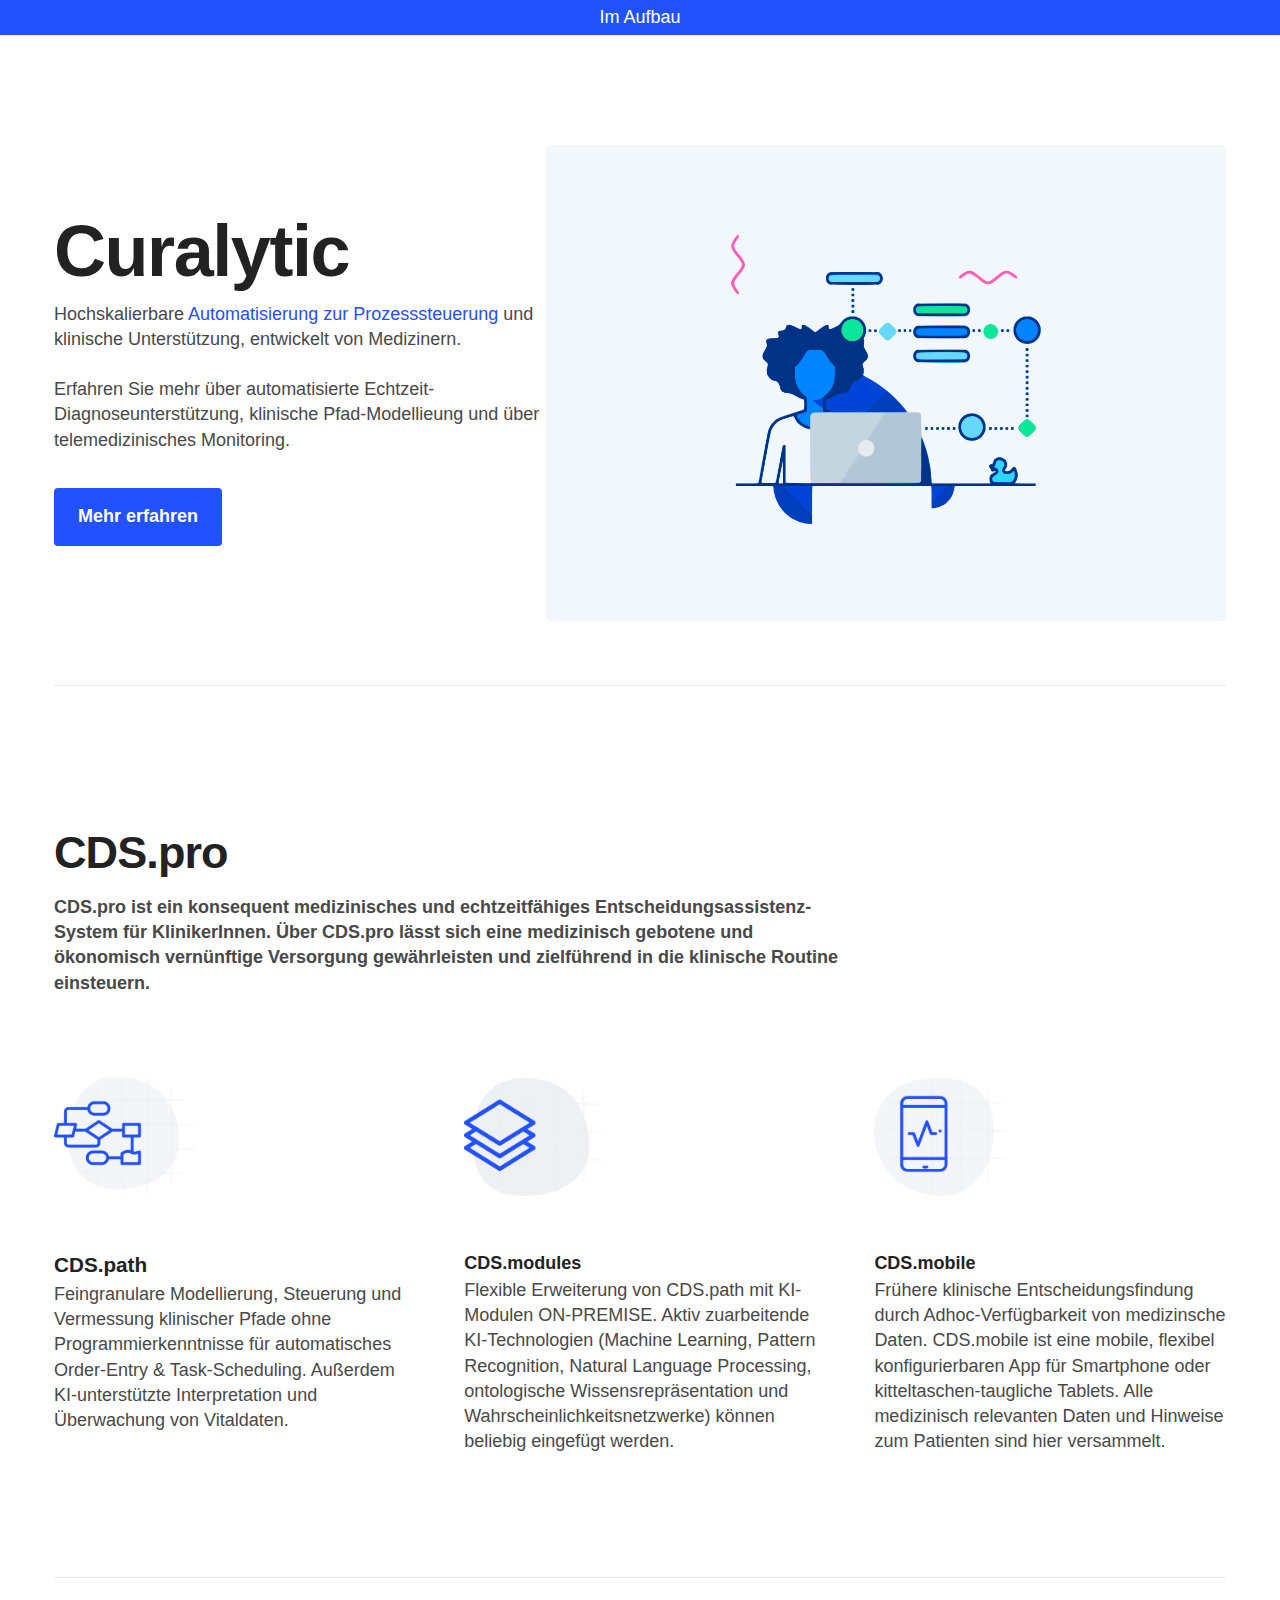
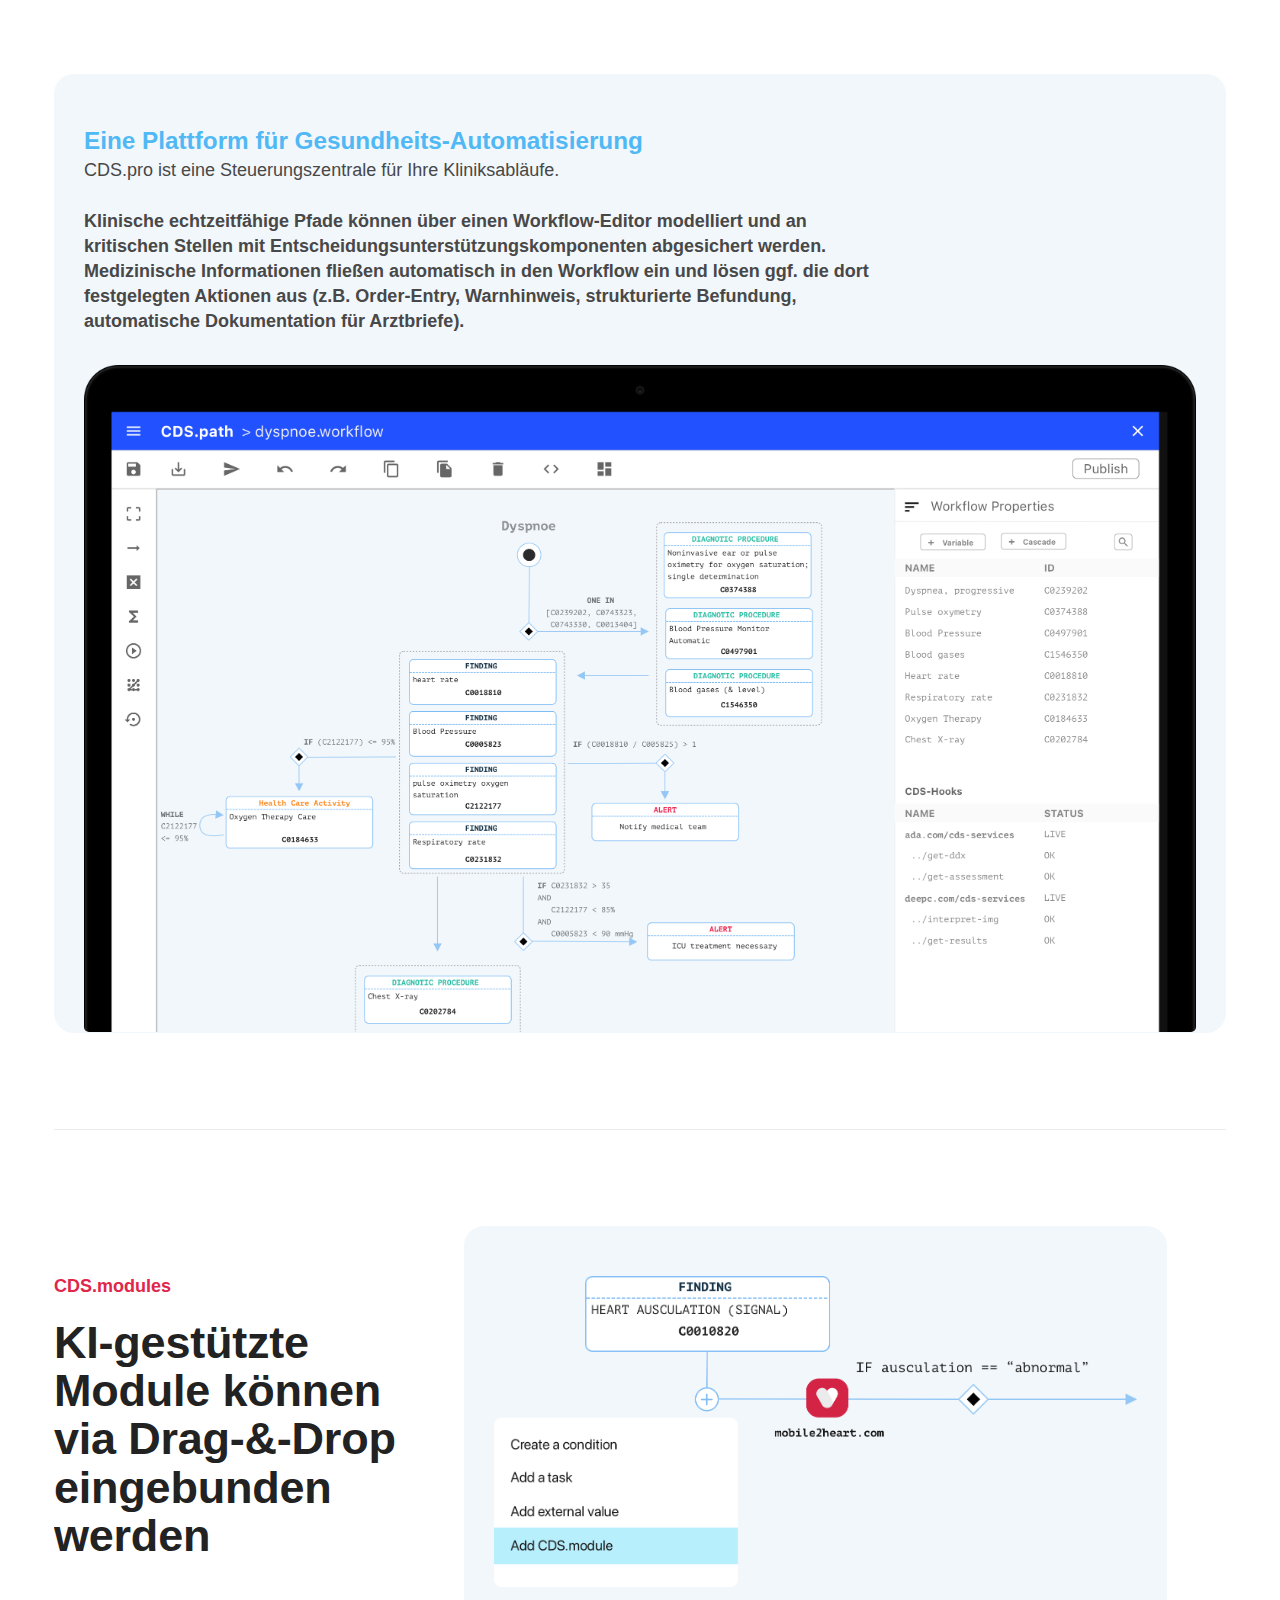
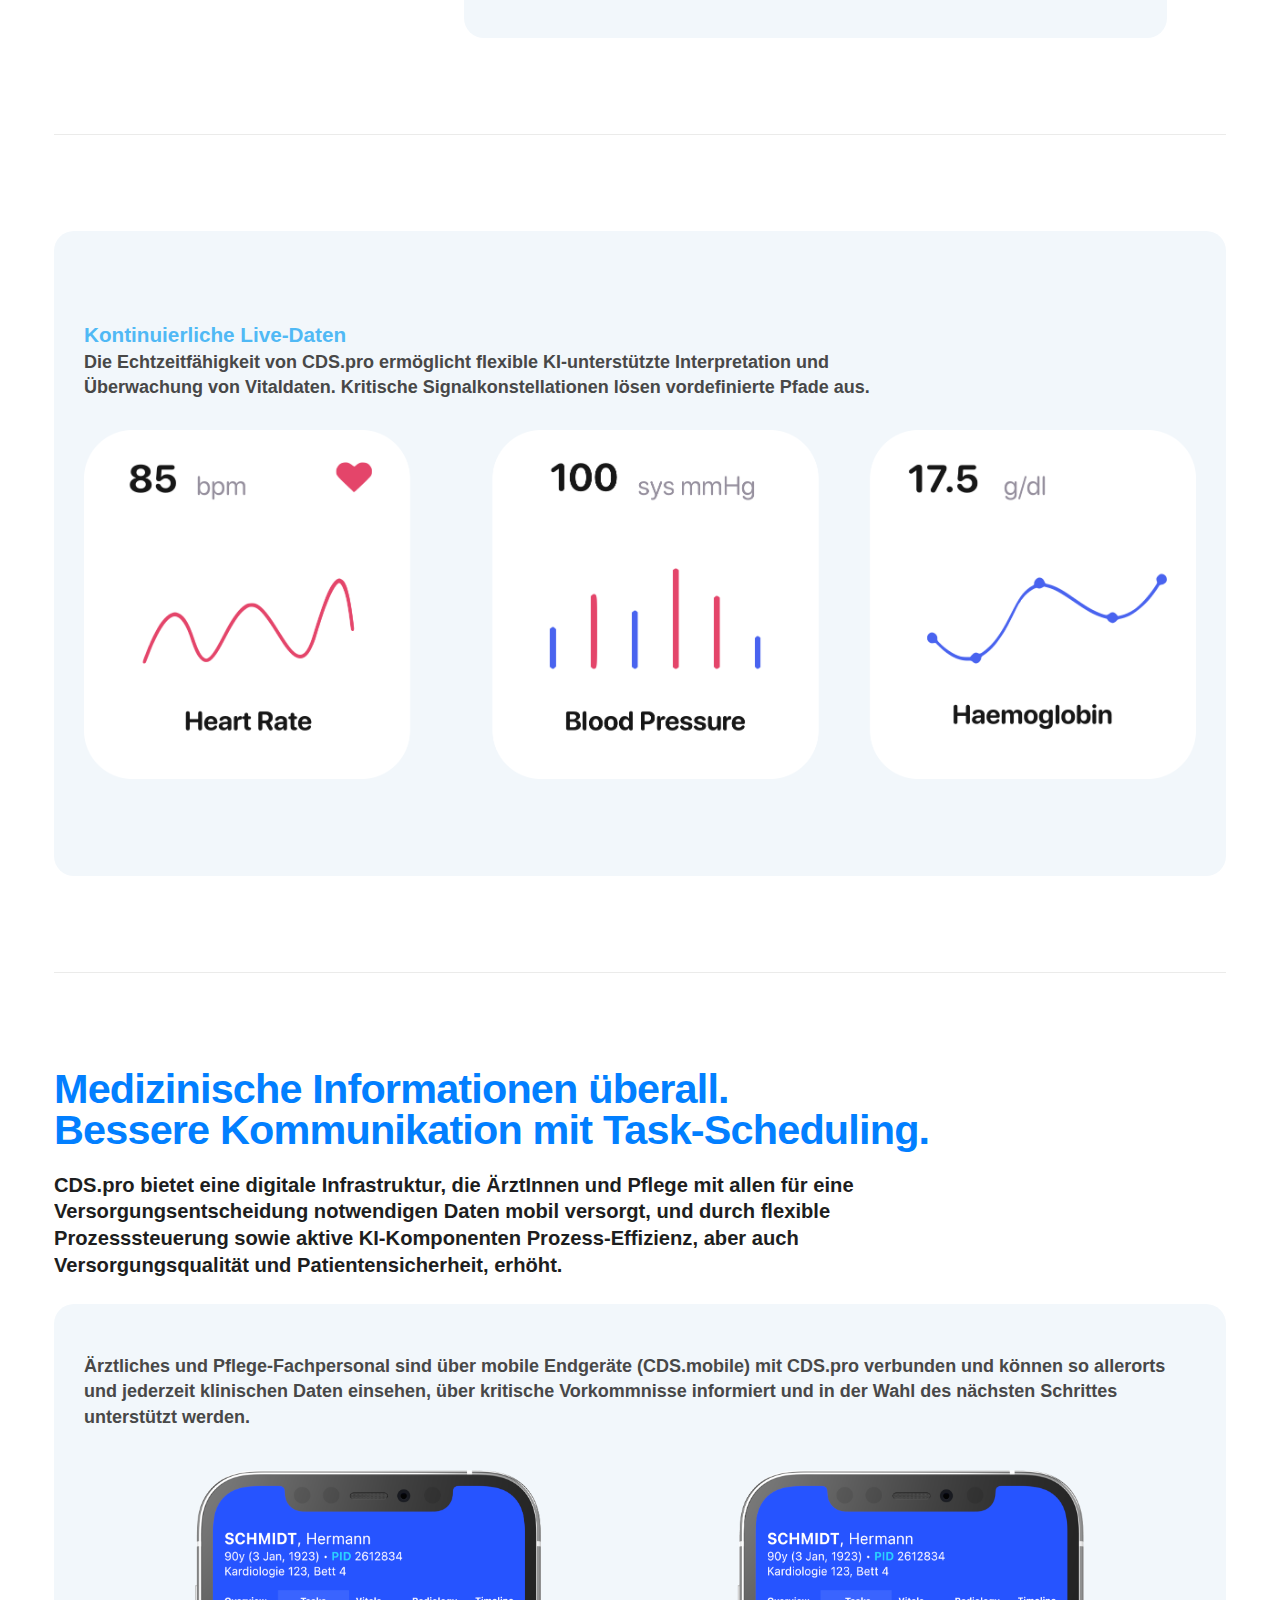
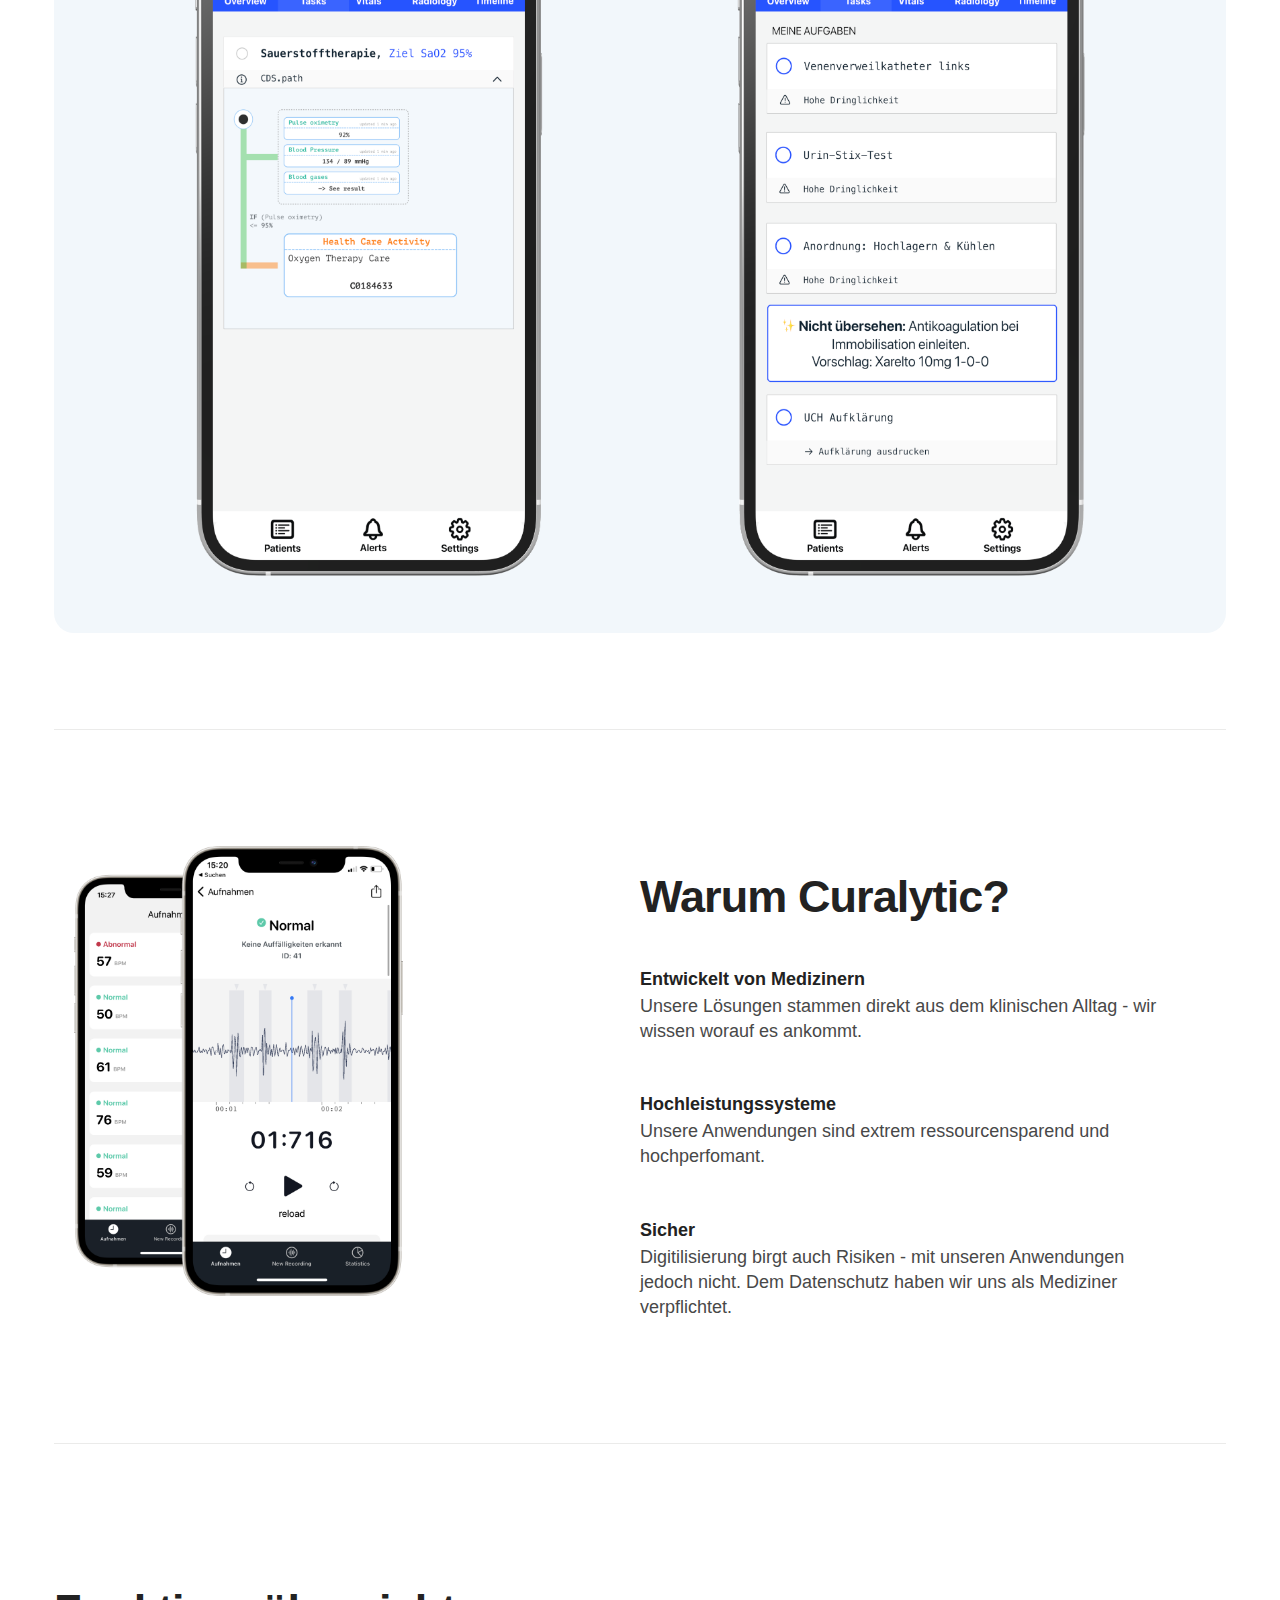
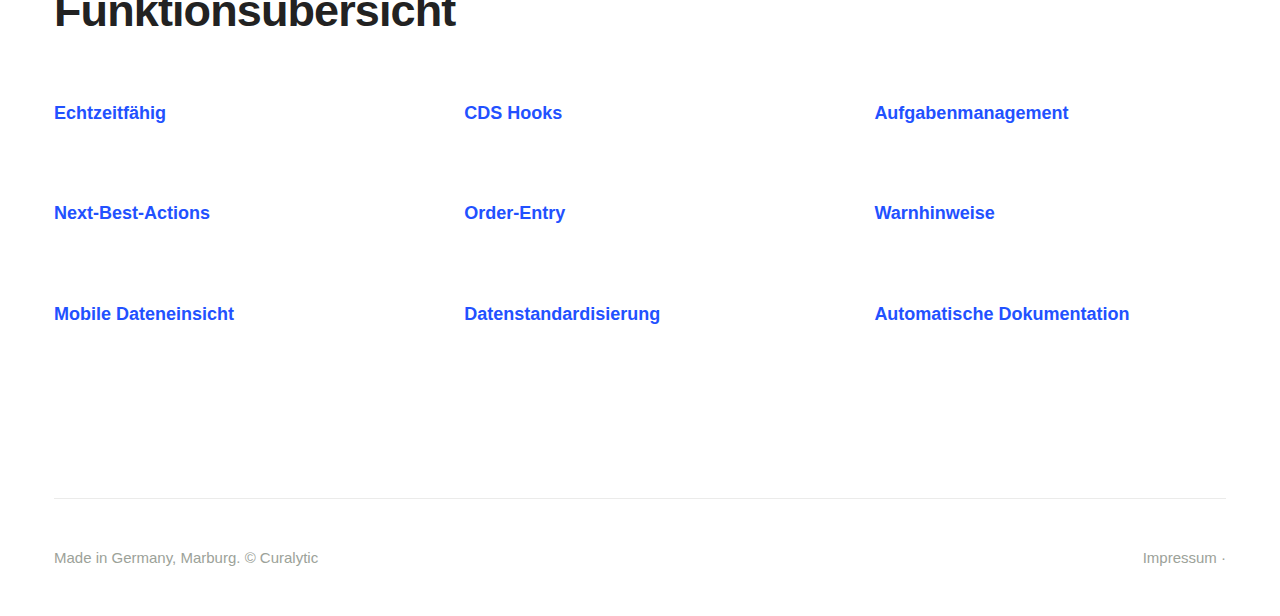
==== commit 1f3443df: "Update index.html" ====
--- a/index.html
+++ b/index.html
@@ -17,6 +17,12 @@
   </head>
 
   <body style="background-color: #ffffff;">
+
+    <div 
+      style="background-color: #2252fe; width: 100%; text-align: center; color: #ffffff; padding-bottom: 5px; padding-top: 5px;">
+      Im Aufbau
+    </div>
+
     <article id="wrapper">
       <header>
           <figure id="clinicalText">
@@ -59,18 +65,20 @@
             <img src="assets/img/smartphone_mono.png" style="max-height:120px; height: 70%; width: auto;" />
           </div>
           <h3>CDS.mobile</h3>
-          <p>Mobile Adhoc-Verfügbarkeit von Medizinsche Daten und Auswerteergebnisse. CDS.mobile ist eine mobile, flexibel konfigurierbaren App für Smartphone oder kitteltaschen-taugliche Tablets. Alle medizinisch relevanten Daten und Hinweise zum Patienten sind hier versammelt.</p>
+          <p>Frühere klinische Entscheidungsfindung durch Adhoc-Verfügbarkeit von medizinsche Daten. CDS.mobile ist eine mobile, flexibel konfigurierbaren App für Smartphone oder kitteltaschen-taugliche Tablets. Alle medizinisch relevanten Daten und Hinweise zum Patienten sind hier versammelt.</p>
         </div>
 
       </section>
 
       <section>
         <div style="background-color: #F2F7FB; border-radius: 20px; padding: 50px 30px 0px 30px;">
-          <h3 style="color: #50B9F5; font-size: 1.35em; margin: 0; padding-bottom: 0px">Eine Plattform für Gesundheits-Automatisierung</h3>
+          <h3 style="color: #50B9F5; font-size: 1.35em; margin: 0; padding-bottom: 0px">
+            Eine Plattform für Gesundheits-Automatisierung
+          </h3>
           <p>CDS.pro ist eine Steuerungszentrale für Ihre Kliniksabläufe.</p>
           <br />
           <p style="margin-bottom: 30px; max-width: 800px; font-weight: 600;">
-            Klinische, echtzeitfähige Pfade können über einen Workflow-Editor modelliert und an kritischen Stellen mit Entscheidungsunterstützungskomponenten abgesichert werden. Medizinische Informationen fließen automatisch in den Workflow ein und lösen ggf. die dort festgelegten Aktionen aus (z.B. Order-Entry, Warnhinweis, strukturierte Befundung, automatische Dokumentation für Arztbriefe).
+            Klinische echtzeitfähige Pfade können über einen Workflow-Editor modelliert und an kritischen Stellen mit Entscheidungsunterstützungskomponenten abgesichert werden. Medizinische Informationen fließen automatisch in den Workflow ein und lösen ggf. die dort festgelegten Aktionen aus (z.B. Order-Entry, Warnhinweis, strukturierte Befundung, automatische Dokumentation für Arztbriefe).
           </p>
           <img src="assets/img/WORKFLOW_MACBOOK.png" width="100%" height="100%" style="margin-bottom: -6px;" />
         </div>
@@ -200,7 +208,7 @@
 
       
       <footer>
-        <span>Made in Germany, Marburg. &copy; Curalytic GmbH i.Gr. </span>
+        <span>Made in Germany, Marburg. &copy; Curalytic </span>
         <nav>
           <a href="http://curalytic.de/impressum">Impressum</a> &middot;
         </nav>
